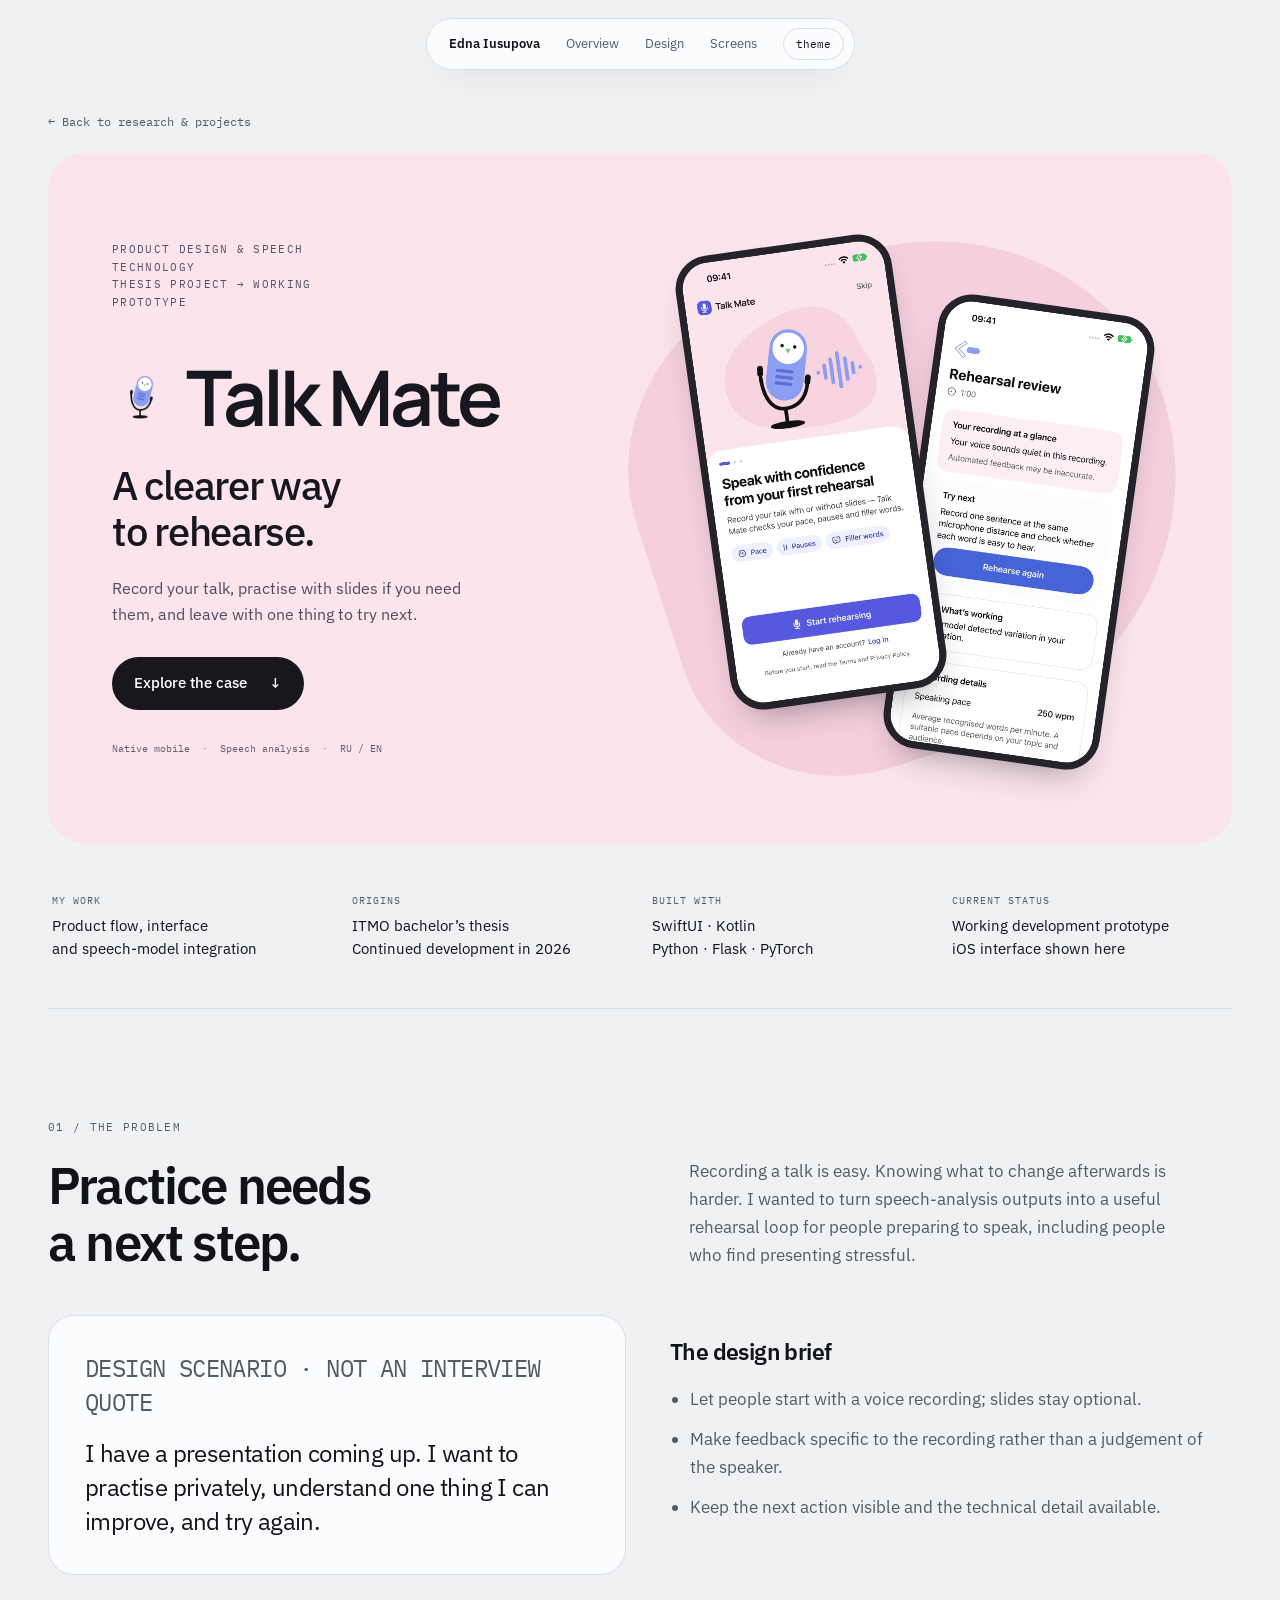
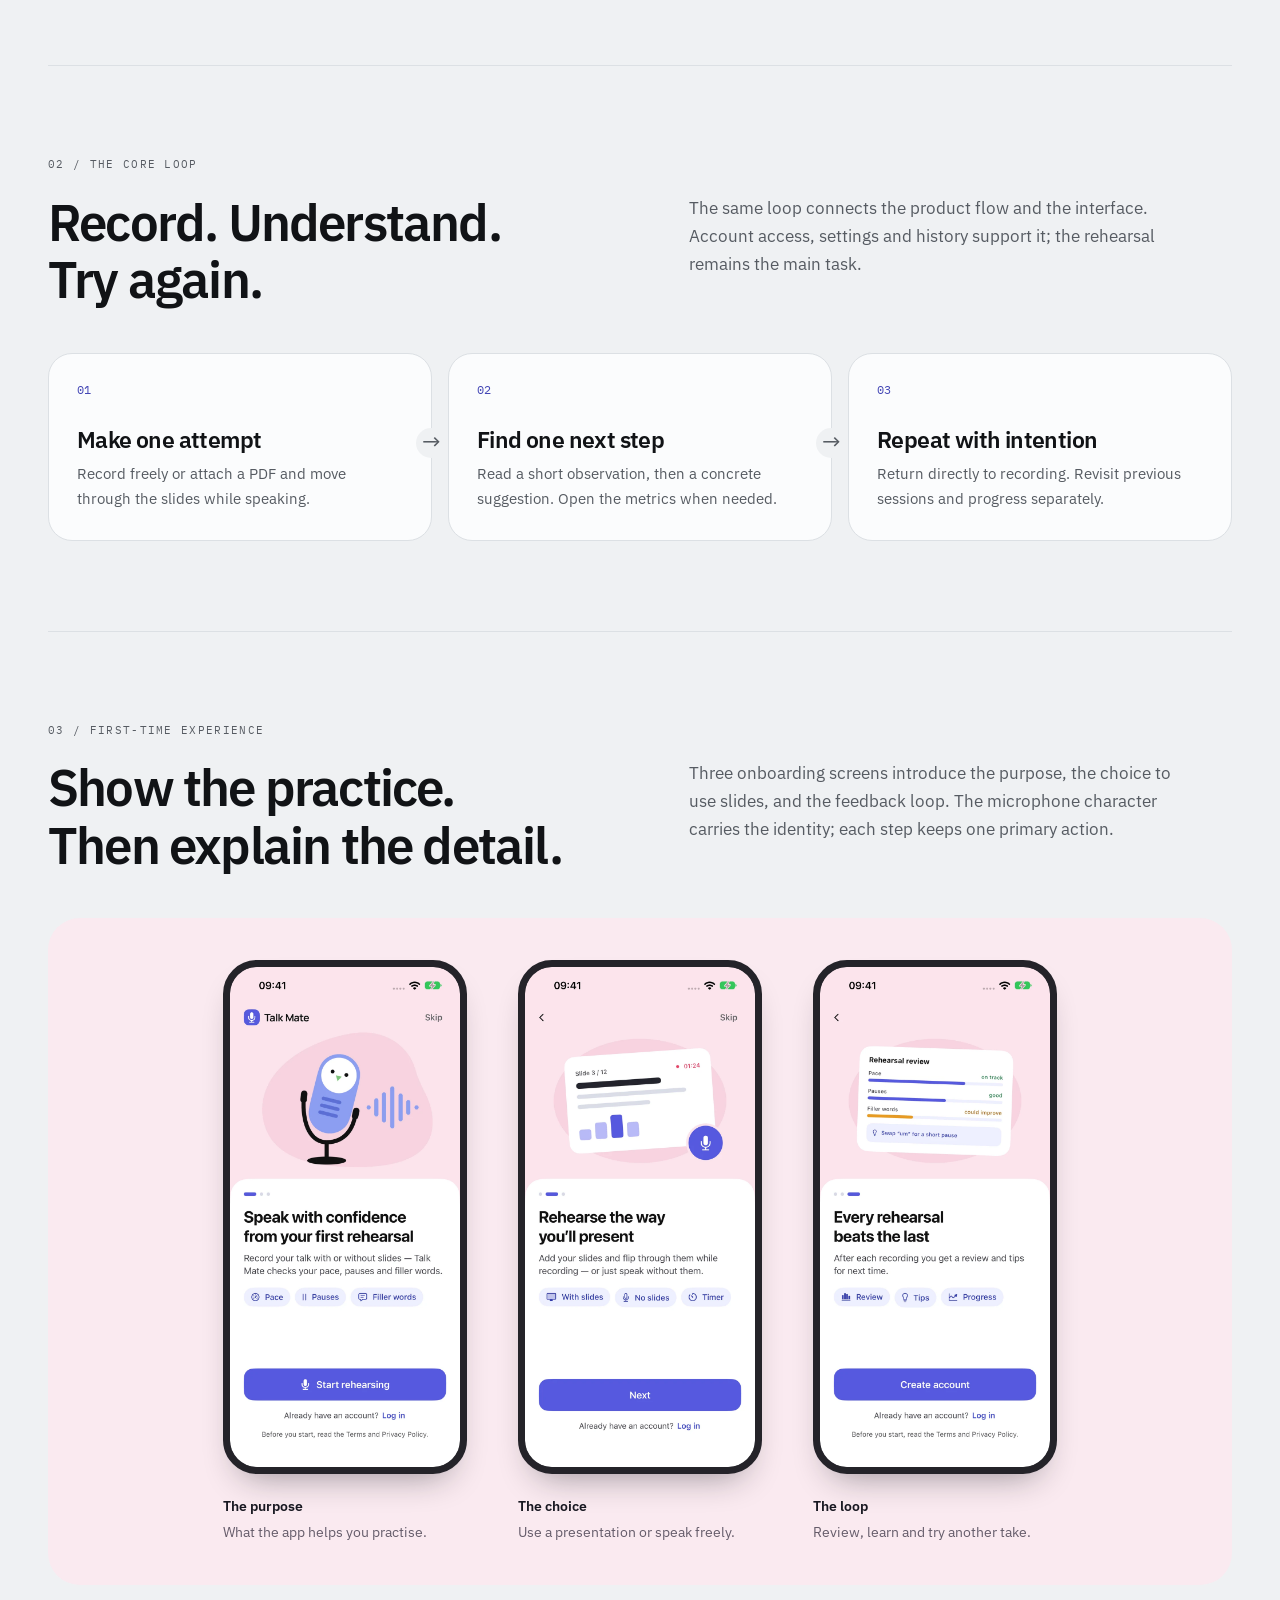
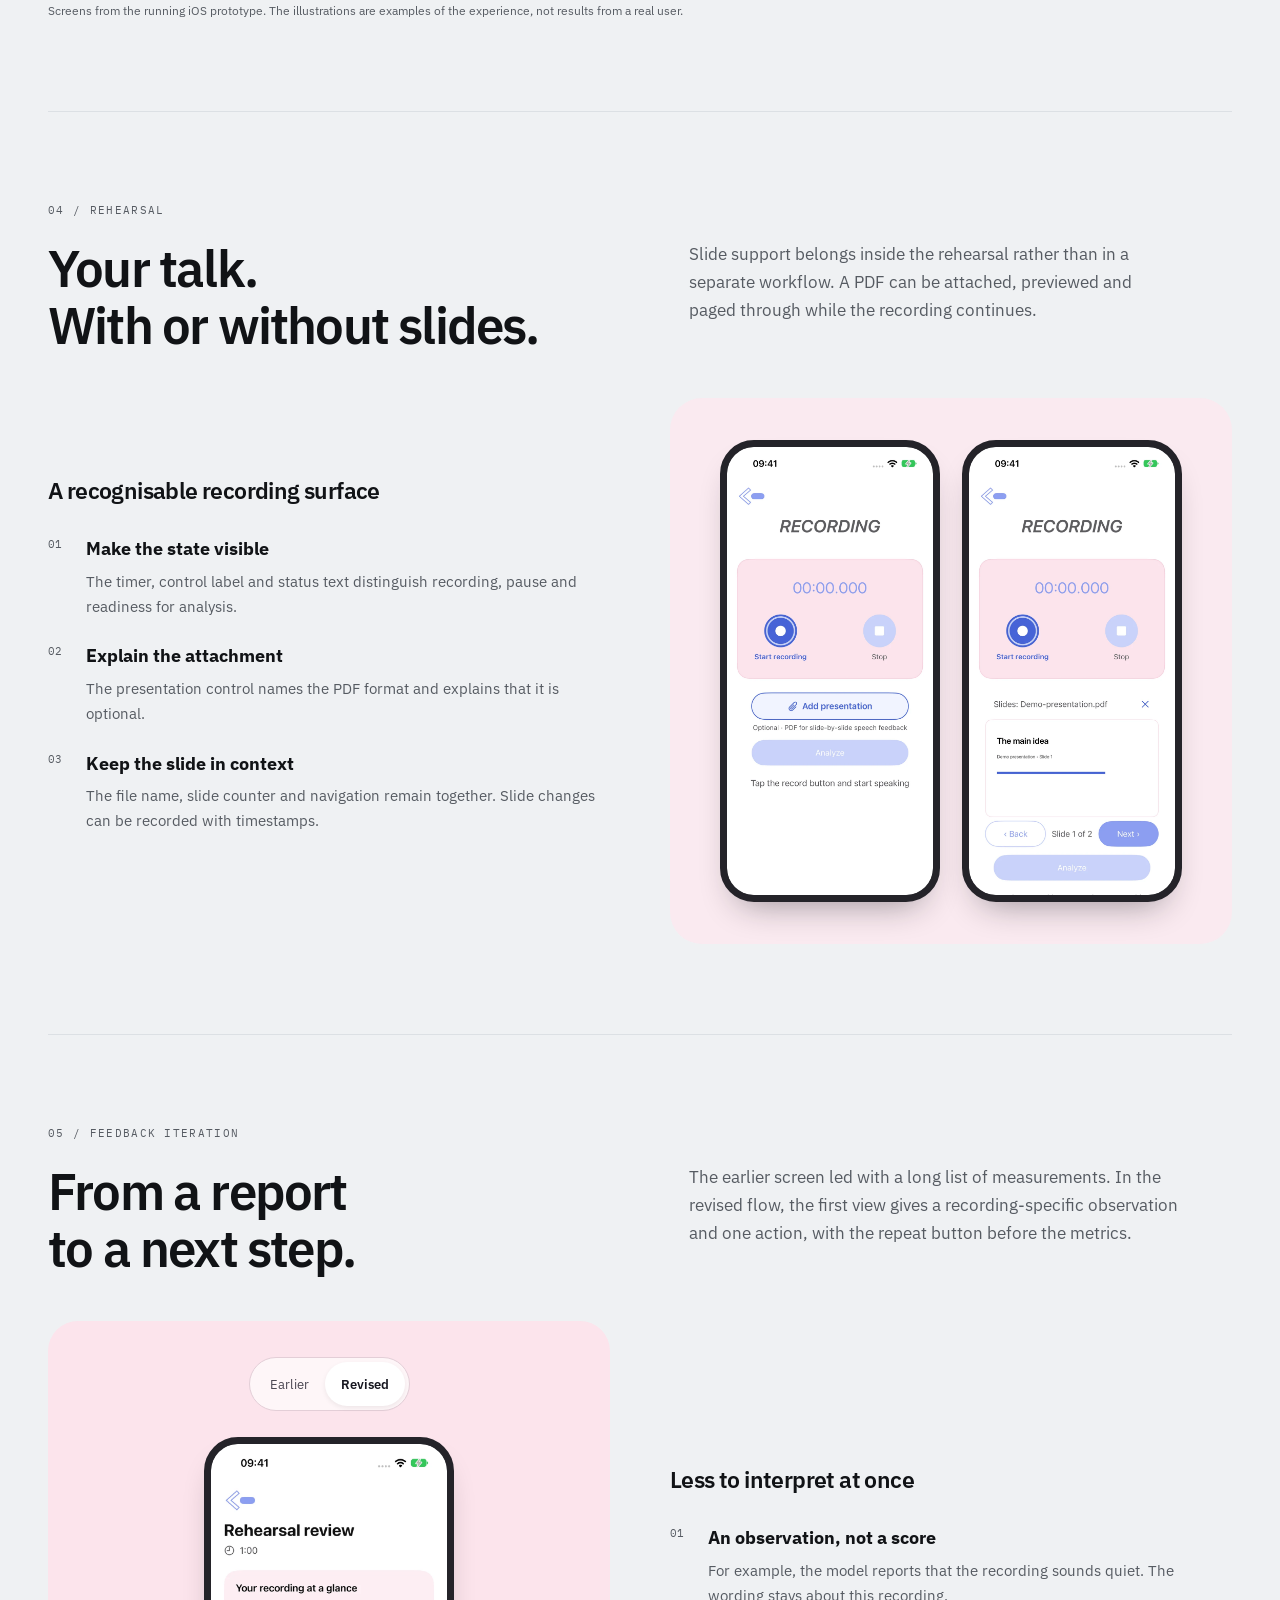
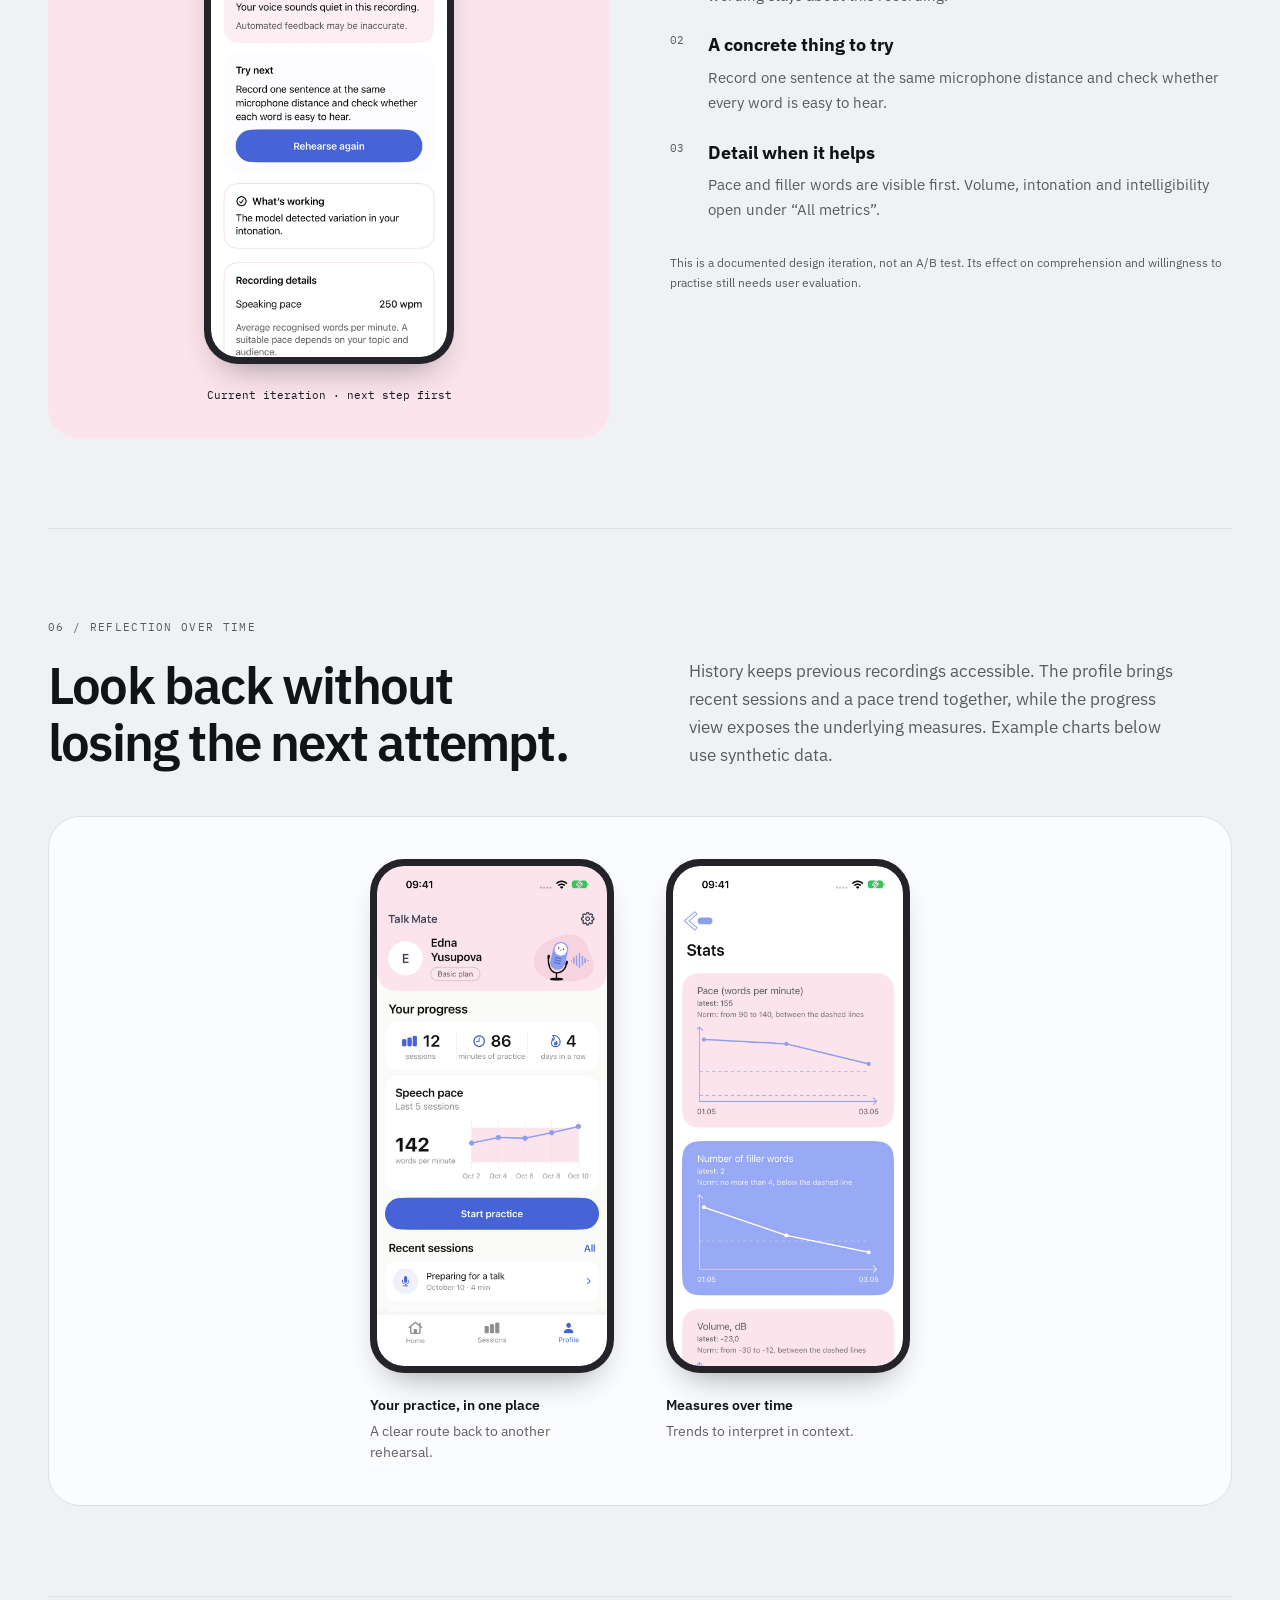
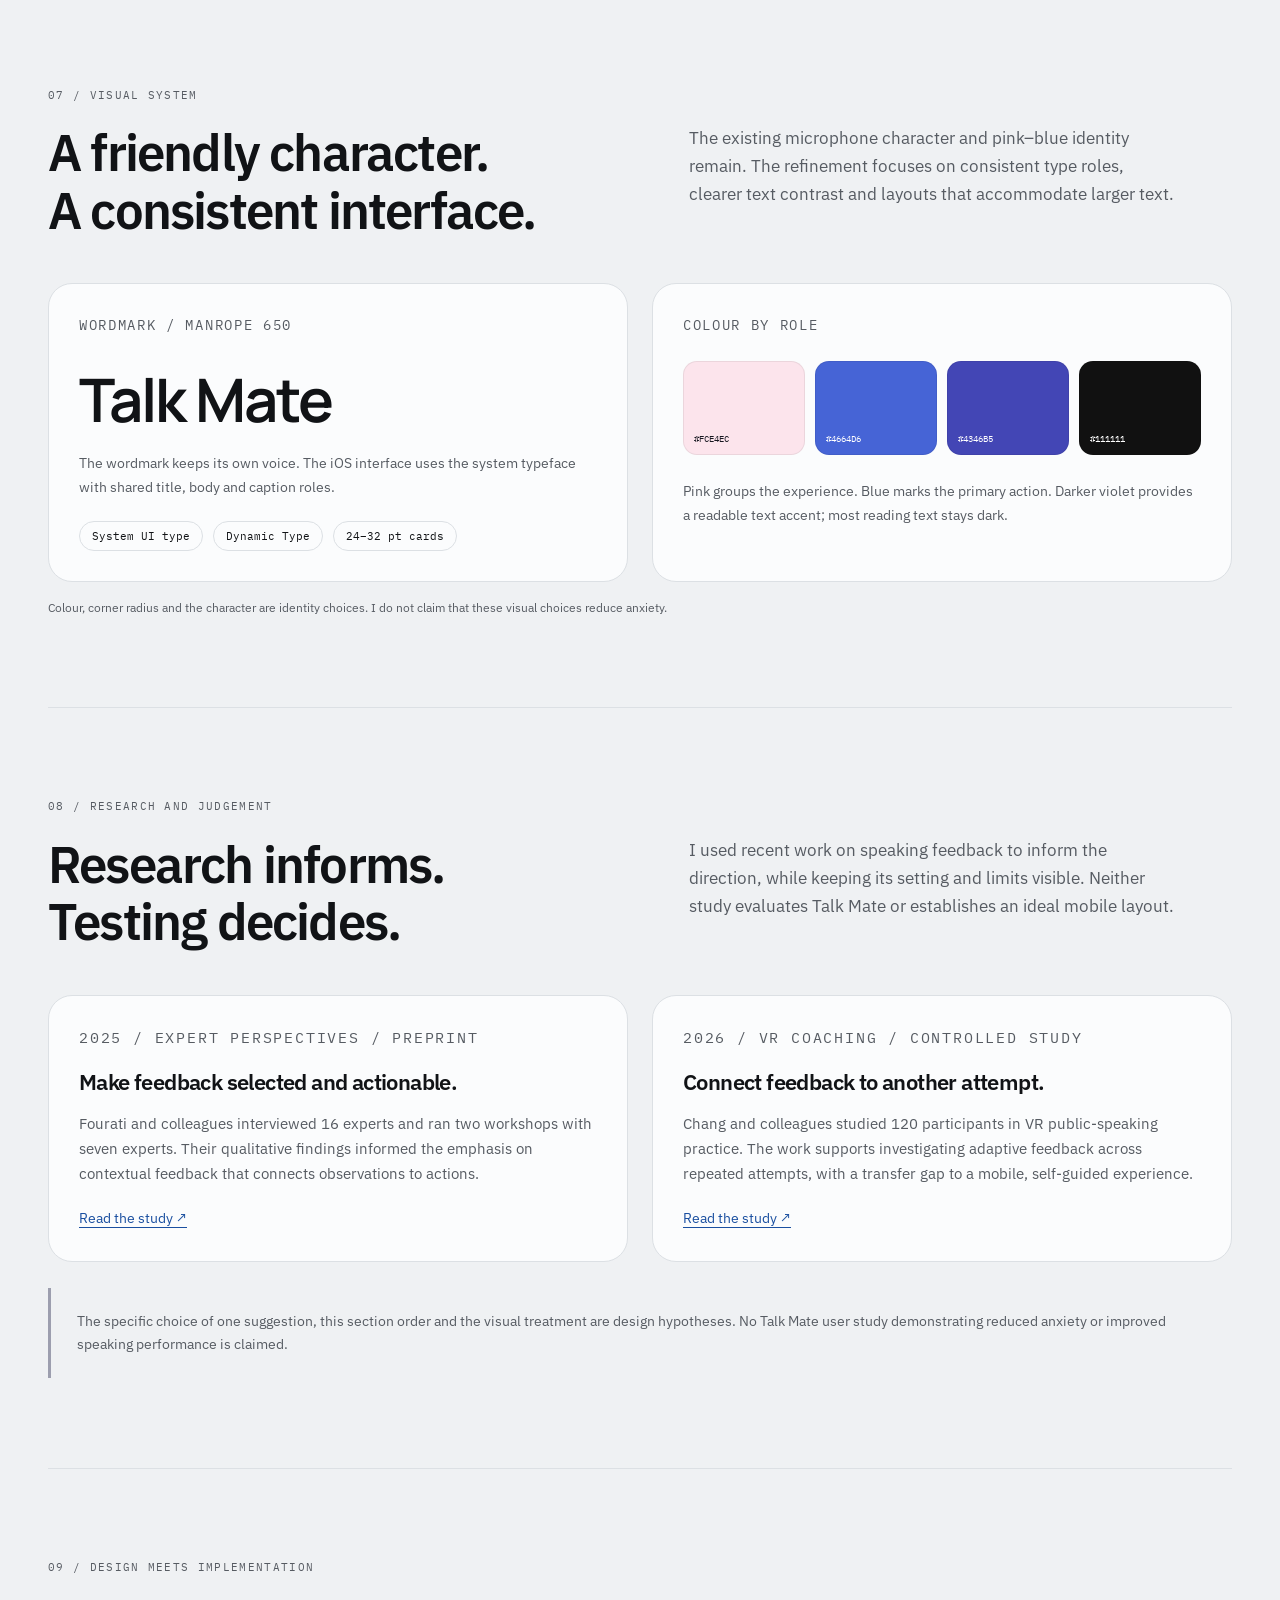
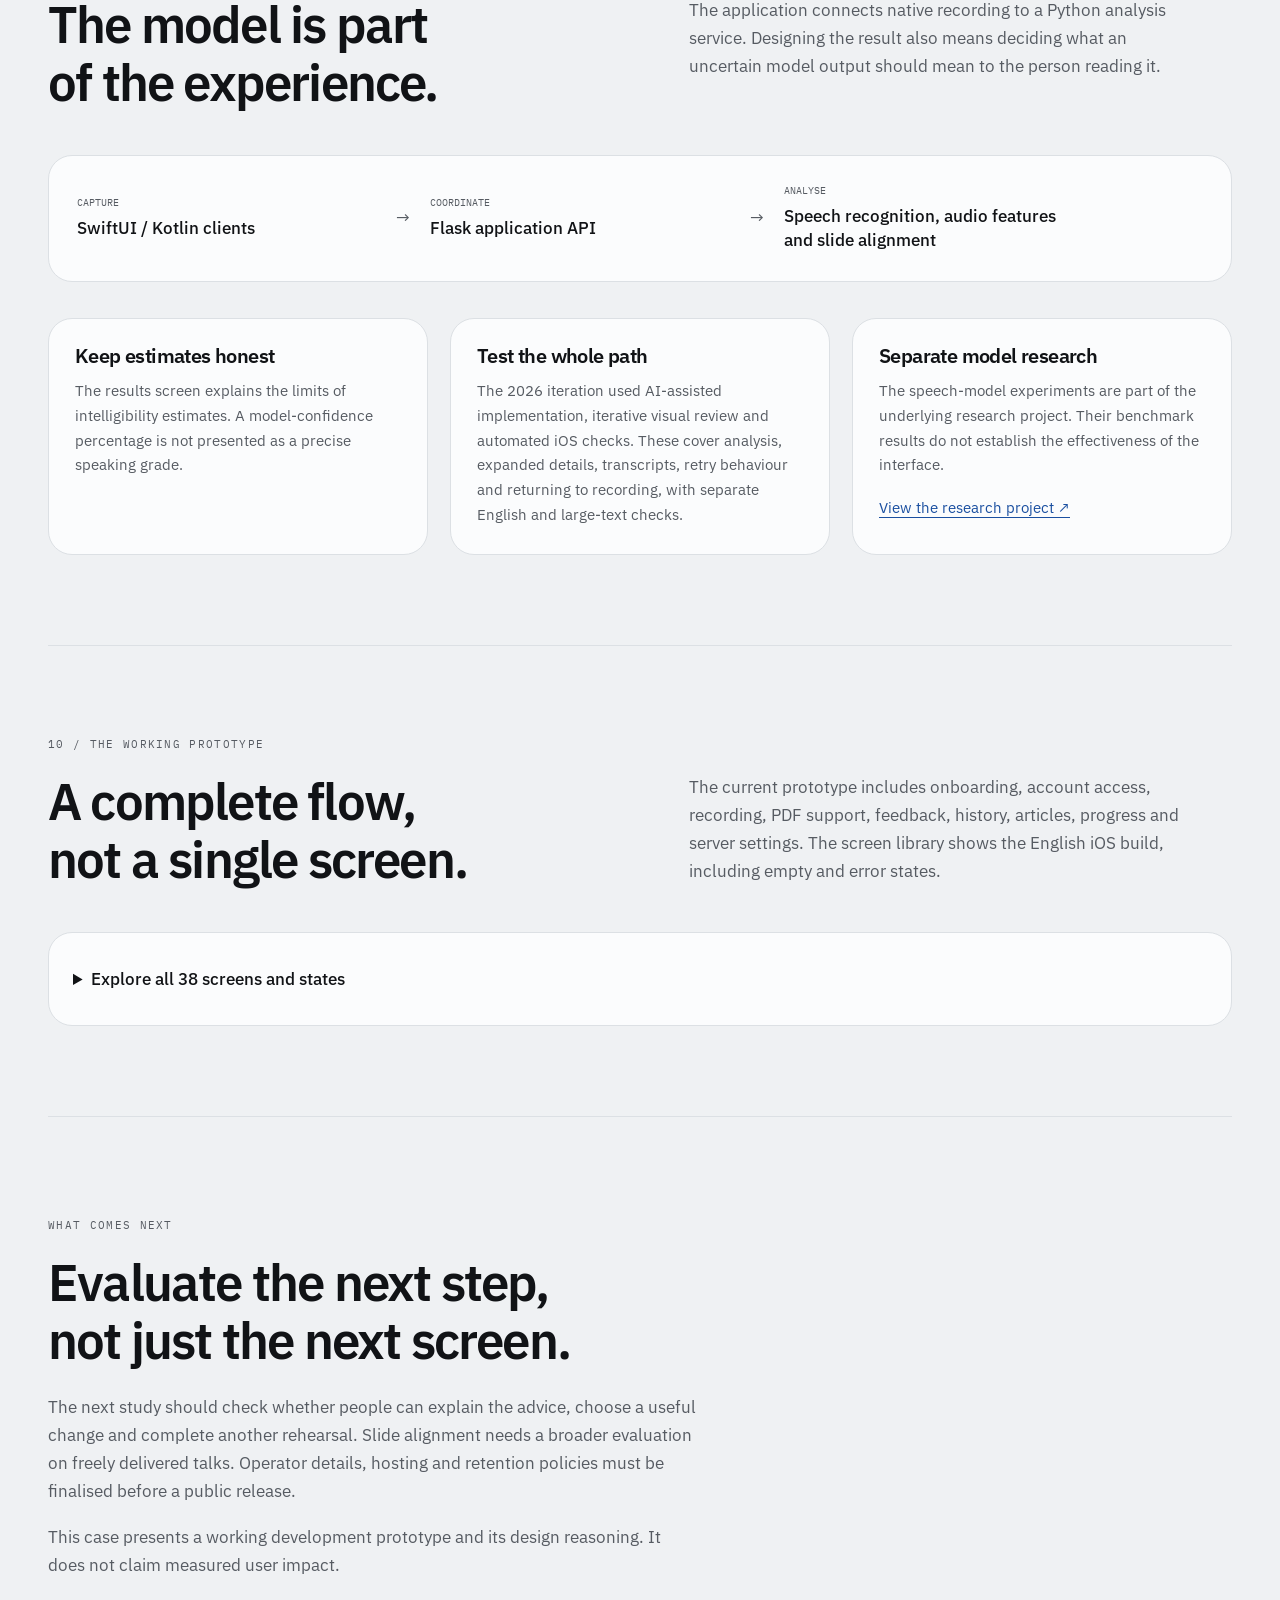
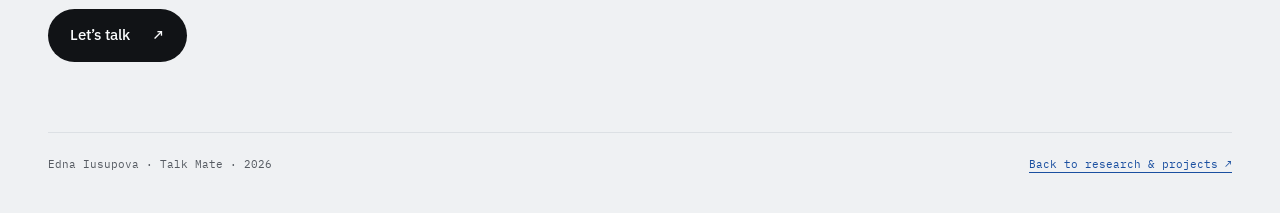
==== talk-mate/index.html @ c72d88db "Add Talk Mate product design and engineering case study" ====
<!doctype html>
<html lang="en">
<head>
<meta charset="utf-8"><meta name="viewport" content="width=device-width,initial-scale=1">
<title>Talk Mate — speech practice, from analysis to action | Edna Iusupova</title>
<meta name="description" content="A product and engineering case study of Talk Mate: native speech rehearsal, optional presentation slides, and feedback that gives you one clear next step.">
<link rel="canonical" href="https://ednaiu.github.io/talk-mate/">
<meta property="og:type" content="article"><meta property="og:title" content="Talk Mate — a clearer way to rehearse">
<meta property="og:description" content="From speech-analysis research to a working mobile rehearsal experience. A case study by Edna Iusupova.">
<meta property="og:url" content="https://ednaiu.github.io/talk-mate/"><meta property="og:image" content="https://ednaiu.github.io/talk-mate/assets/cover.jpg">
<meta property="og:image:width" content="1200"><meta property="og:image:height" content="630"><meta property="og:image:alt" content="Talk Mate: speech practice, with the onboarding and rehearsal review screens.">
<meta name="twitter:card" content="summary_large_image"><meta name="author" content="Edna Iusupova">
<link rel="icon" href="assets/app-icon.png"><link rel="preconnect" href="https://fonts.googleapis.com"><link rel="preconnect" href="https://fonts.gstatic.com" crossorigin>
<link href="https://fonts.googleapis.com/css2?family=IBM+Plex+Sans:wght@400;500;600;700&family=IBM+Plex+Mono:wght@400;500&display=swap" rel="stylesheet">
<link rel="stylesheet" href="case.css">
<script>try{var t=localStorage.getItem('theme');if(t==='dark'||t==='light')document.documentElement.dataset.theme=t}catch(e){}</script>
<script type="application/ld+json">{"@context":"https://schema.org","@type":"CreativeWork","name":"Talk Mate — a clearer way to rehearse","url":"https://ednaiu.github.io/talk-mate/","author":{"@type":"Person","name":"Edna Iusupova","url":"https://ednaiu.github.io/"},"inLanguage":"en","description":"Product design and engineering case study of a working speech-rehearsal prototype."}</script>
<script src="case.js" defer></script>
</head>
<body>
<a class="skip" href="#main">Skip to content</a>
<header class="nav"><nav class="nav-inner" aria-label="Case study navigation"><a class="name" href="../">Edna Iusupova</a><a href="#overview">Overview</a><a href="#design">Design</a><a class="minor" href="#screens">Screens</a><button id="theme" type="button" aria-label="Switch colour theme">theme</button></nav></header>
<main id="main" class="shell">
<a class="breadcrumb" href="../#work">← Back to research &amp; projects</a>
<section class="hero" aria-label="Talk Mate project introduction">
<div class="hero-copy"><p class="eyebrow">Product design &amp; speech technology<br>Thesis project → working prototype</p>
<div class="brand"><img src="assets/app-icon.png" alt="" width="58" height="58"><h1>Talk Mate</h1></div>
<p class="hero-tagline">A clearer way<br>to rehearse.</p><p class="hero-desc">Record your talk, practise with slides if you need them, and leave with one thing to try next.</p>
<a class="button" href="#overview">Explore the case <span aria-hidden="true">↓</span></a>
<div class="hero-tags"><span>Native mobile</span><span>Speech analysis</span><span>RU / EN</span></div></div>
<div class="hero-art"><a class="phone" href="assets/01_onboarding_1.webp" data-caption="Onboarding: introduce the rehearsal" aria-label="Enlarge: Onboarding: introduce the rehearsal"><img src="assets/01_onboarding_1.webp" alt="Onboarding: introduce the rehearsal" width="804" height="1748" fetchpriority=high></a><a class="phone" href="assets/28_results_summary.webp" data-caption="Rehearsal review: one clear next step" aria-label="Enlarge: Rehearsal review: one clear next step"><img src="assets/28_results_summary.webp" alt="Rehearsal review: one clear next step" width="804" height="1748" fetchpriority=high></a></div>
</section>
<dl class="specs"><div><dt>My work</dt><dd>Product flow, interface<br>and speech-model integration</dd></div><div><dt>Origins</dt><dd>ITMO bachelor’s thesis<br>Continued development in 2026</dd></div><div><dt>Built with</dt><dd>SwiftUI · Kotlin<br>Python · Flask · PyTorch</dd></div><div><dt>Current status</dt><dd>Working development prototype<br>iOS interface shown here</dd></div></dl>

<section id="overview" class="section"><span class="section-no">01 / The problem</span>
<div class="section-head"><h2>Practice needs a next step.</h2><p>Recording a talk is easy. Knowing what to change afterwards is harder. I wanted to turn speech-analysis outputs into a useful rehearsal loop for people preparing to speak, including people who find presenting stressful.</p></div>
<div class="problem"><div class="scenario"><p class="overline">Design scenario · not an interview quote</p><p>I have a presentation coming up. I want to practise privately, understand one thing I can improve, and try again.</p></div><div class="decisions"><h3>The design brief</h3><ul><li>Let people start with a voice recording; slides stay optional.</li><li>Make feedback specific to the recording rather than a judgement of the speaker.</li><li>Keep the next action visible and the technical detail available.</li></ul></div></div>
</section>

<section class="section"><span class="section-no">02 / The core loop</span><div class="section-head"><h2>Record. Understand.<br>Try again.</h2><p>The same loop connects the product flow and the interface. Account access, settings and history support it; the rehearsal remains the main task.</p></div>
<ol class="flow"><li><h3>Make one attempt</h3><p>Record freely or attach a PDF and move through the slides while speaking.</p></li><li><h3>Find one next step</h3><p>Read a short observation, then a concrete suggestion. Open the metrics when needed.</p></li><li><h3>Repeat with intention</h3><p>Return directly to recording. Revisit previous sessions and progress separately.</p></li></ol></section>

<section id="design" class="section"><span class="section-no">03 / First-time experience</span><div class="section-head"><h2>Show the practice.<br>Then explain the detail.</h2><p>Three onboarding screens introduce the purpose, the choice to use slides, and the feedback loop. The microphone character carries the identity; each step keeps one primary action.</p></div>
<div class="stage pink-stage"><div class="phone-row three"><figure><a class="phone" href="assets/01_onboarding_1.webp" data-caption="Onboarding: start" aria-label="Enlarge: Onboarding: start"><img src="assets/01_onboarding_1.webp" alt="Onboarding: start" width="804" height="1748" loading=lazy></a><figcaption><strong>The purpose</strong><span>What the app helps you practise.</span></figcaption></figure><figure><a class="phone" href="assets/02_onboarding_2.webp" data-caption="Onboarding: slides" aria-label="Enlarge: Onboarding: slides"><img src="assets/02_onboarding_2.webp" alt="Onboarding: slides" width="804" height="1748" loading=lazy></a><figcaption><strong>The choice</strong><span>Use a presentation or speak freely.</span></figcaption></figure><figure><a class="phone" href="assets/03_onboarding_3.webp" data-caption="Onboarding: review" aria-label="Enlarge: Onboarding: review"><img src="assets/03_onboarding_3.webp" alt="Onboarding: review" width="804" height="1748" loading=lazy></a><figcaption><strong>The loop</strong><span>Review, learn and try another take.</span></figcaption></figure></div></div><p class="caption">Screens from the running iOS prototype. The illustrations are examples of the experience, not results from a real user.</p></section>

<section class="section"><span class="section-no">04 / Rehearsal</span><div class="section-head"><h2>Your talk.<br>With or without slides.</h2><p>Slide support belongs inside the rehearsal rather than in a separate workflow. A PDF can be attached, previewed and paged through while the recording continues.</p></div>
<div class="split-demo"><div><h3>A recognisable recording surface</h3><ol class="copy-list"><li><strong>Make the state visible</strong><p>The timer, control label and status text distinguish recording, pause and readiness for analysis.</p></li><li><strong>Explain the attachment</strong><p>The presentation control names the PDF format and explains that it is optional.</p></li><li><strong>Keep the slide in context</strong><p>The file name, slide counter and navigation remain together. Slide changes can be recorded with timestamps.</p></li></ol></div><div class="stage pink-stage"><div class="phone-row"><a class="phone" href="assets/24_record_idle.webp" data-caption="Ready to record without slides" aria-label="Enlarge: Ready to record without slides"><img src="assets/24_record_idle.webp" alt="Ready to record without slides" width="804" height="1748" loading=lazy></a><a class="phone" href="assets/33_record_with_slides.webp" data-caption="A PDF attached to the rehearsal" aria-label="Enlarge: A PDF attached to the rehearsal"><img src="assets/33_record_with_slides.webp" alt="A PDF attached to the rehearsal" width="804" height="1748" loading=lazy></a></div></div></div></section>

<section class="section"><span class="section-no">05 / Feedback iteration</span><div class="section-head"><h2>From a report<br>to a next step.</h2><p>The earlier screen led with a long list of measurements. In the revised flow, the first view gives a recording-specific observation and one action, with the repeat button before the metrics.</p></div>
<div class="review-demo"><figure class="comparison"><div class="segmented" role="group" aria-label="Compare results screen iterations"><button type="button" data-comparison="before" aria-pressed="false">Earlier</button><button type="button" data-comparison="after" aria-pressed="true">Revised</button></div><a class="phone" href="assets/28_results_summary.webp" aria-label="Open revised results screenshot"><img id="comparison-image" src="assets/28_results_summary.webp" alt="Updated results screen: a short observation, one next step and a repeat button." width="804" height="1748" loading="lazy"></a><figcaption id="comparison-caption" aria-live="polite">Current iteration · next step first</figcaption></figure>
<div><h3>Less to interpret at once</h3><ol class="copy-list"><li><strong>An observation, not a score</strong><p>For example, the model reports that the recording sounds quiet. The wording stays about this recording.</p></li><li><strong>A concrete thing to try</strong><p>Record one sentence at the same microphone distance and check whether every word is easy to hear.</p></li><li><strong>Detail when it helps</strong><p>Pace and filler words are visible first. Volume, intonation and intelligibility open under “All metrics”.</p></li></ol><p class="caption">This is a documented design iteration, not an A/B test. Its effect on comprehension and willingness to practise still needs user evaluation.</p><noscript><p><a href="assets/results-before.webp">View the earlier results screen</a></p></noscript></div></div></section>

<section class="section"><span class="section-no">06 / Reflection over time</span><div class="section-head"><h2>Look back without<br>losing the next attempt.</h2><p>History keeps previous recordings accessible. The profile brings recent sessions and a pace trend together, while the progress view exposes the underlying measures. Example charts below use synthetic data.</p></div>
<div class="stage"><div class="phone-row"><figure><a class="phone" href="assets/12_profile_top.webp" data-caption="Profile with recent sessions and a pace trend" aria-label="Enlarge: Profile with recent sessions and a pace trend"><img src="assets/12_profile_top.webp" alt="Profile with recent sessions and a pace trend" width="804" height="1748" loading=lazy></a><figcaption><strong>Your practice, in one place</strong><span>A clear route back to another rehearsal.</span></figcaption></figure><figure><a class="phone" href="assets/22_stats_top.webp" data-caption="Progress charts with synthetic demonstration data" aria-label="Enlarge: Progress charts with synthetic demonstration data"><img src="assets/22_stats_top.webp" alt="Progress charts with synthetic demonstration data" width="804" height="1748" loading=lazy></a><figcaption><strong>Measures over time</strong><span>Trends to interpret in context.</span></figcaption></figure></div></div></section>

<section class="section"><span class="section-no">07 / Visual system</span><div class="section-head"><h2>A friendly character.<br>A consistent interface.</h2><p>The existing microphone character and pink–blue identity remain. The refinement focuses on consistent type roles, clearer text contrast and layouts that accommodate larger text.</p></div>
<div class="token-grid"><article class="type-panel"><p class="overline">Wordmark / Manrope 650</p><div class="wordmark">Talk Mate</div><p>The wordmark keeps its own voice. The iOS interface uses the system typeface with shared title, body and caption roles.</p><div class="token-notes"><span>System UI type</span><span>Dynamic Type</span><span>24–32 pt cards</span></div></article><article class="palette"><p class="overline">Colour by role</p><div class="swatches"><div class="swatch" style="background:#FCE4EC">#FCE4EC</div><div class="swatch" style="background:#4664D6">#4664D6</div><div class="swatch" style="background:#4346B5">#4346B5</div><div class="swatch" style="background:#111111">#111111</div></div><p>Pink groups the experience. Blue marks the primary action. Darker violet provides a readable text accent; most reading text stays dark.</p></article></div><p class="caption">Colour, corner radius and the character are identity choices. I do not claim that these visual choices reduce anxiety.</p></section>

<section id="evidence" class="section"><span class="section-no">08 / Research and judgement</span><div class="section-head"><h2>Research informs.<br>Testing decides.</h2><p>I used recent work on speaking feedback to inform the direction, while keeping its setting and limits visible. Neither study evaluates Talk Mate or establishes an ideal mobile layout.</p></div>
<div class="evidence-grid"><article class="evidence"><p class="overline">2025 / Expert perspectives / Preprint</p><h3>Make feedback selected and actionable.</h3><p>Fourati and colleagues interviewed 16 experts and ran two workshops with seven experts. Their qualitative findings informed the emphasis on contextual feedback that connects observations to actions.</p><a href="https://arxiv.org/html/2507.07930v2">Read the study ↗</a></article><article class="evidence"><p class="overline">2026 / VR coaching / Controlled study</p><h3>Connect feedback to another attempt.</h3><p>Chang and colleagues studied 120 participants in VR public-speaking practice. The work supports investigating adaptive feedback across repeated attempts, with a transfer gap to a mobile, self-guided experience.</p><a href="https://www.frontiersin.org/journals/psychology/articles/10.3389/fpsyg.2026.1886780/full">Read the study ↗</a></article></div>
<p class="boundary">The specific choice of one suggestion, this section order and the visual treatment are design hypotheses. No Talk Mate user study demonstrating reduced anxiety or improved speaking performance is claimed.</p></section>

<section class="section"><span class="section-no">09 / Design meets implementation</span><div class="section-head"><h2>The model is part<br>of the experience.</h2><p>The application connects native recording to a Python analysis service. Designing the result also means deciding what an uncertain model output should mean to the person reading it.</p></div>
<div class="architecture" aria-label="System overview"><div><span>CAPTURE</span><strong>SwiftUI / Kotlin clients</strong></div><span aria-hidden="true">→</span><div><span>COORDINATE</span><strong>Flask application API</strong></div><span aria-hidden="true">→</span><div><span>ANALYSE</span><strong>Speech recognition, audio features<br>and slide alignment</strong></div></div>
<div class="outcomes"><article><h3>Keep estimates honest</h3><p>The results screen explains the limits of intelligibility estimates. A model-confidence percentage is not presented as a precise speaking grade.</p></article><article><h3>Test the whole path</h3><p>The 2026 iteration used AI-assisted implementation, iterative visual review and automated iOS checks. These cover analysis, expanded details, transcripts, retry behaviour and returning to recording, with separate English and large-text checks.</p></article><article><h3>Separate model research</h3><p>The speech-model experiments are part of the underlying research project. Their benchmark results do not establish the effectiveness of the interface.</p><p><a href="../#speech-feedback">View the research project ↗</a></p></article></div>
</section>

<section id="screens" class="section"><span class="section-no">10 / The working prototype</span><div class="section-head"><h2>A complete flow,<br>not a single screen.</h2><p>The current prototype includes onboarding, account access, recording, PDF support, feedback, history, articles, progress and server settings. The screen library shows the English iOS build, including empty and error states.</p></div>
<details class="library"><summary>Explore all 38 screens and states</summary><p>Native iOS captures with demonstration data. Long screens include multiple scroll positions. Legal documents are visibly marked as drafts. Select a screen to enlarge it.</p><div class="screen-grid"><figure><a href="assets/01_onboarding_1.webp" data-caption="Onboarding: start"><img src="assets/01_onboarding_1.webp" alt="Onboarding: start" width="804" height="1748" loading="lazy"></a><figcaption>01 · Onboarding: start</figcaption></figure><figure><a href="assets/02_onboarding_2.webp" data-caption="Onboarding: slides"><img src="assets/02_onboarding_2.webp" alt="Onboarding: slides" width="804" height="1748" loading="lazy"></a><figcaption>02 · Onboarding: slides</figcaption></figure><figure><a href="assets/03_onboarding_3.webp" data-caption="Onboarding: review"><img src="assets/03_onboarding_3.webp" alt="Onboarding: review" width="804" height="1748" loading="lazy"></a><figcaption>03 · Onboarding: review</figcaption></figure><figure><a href="assets/04_terms_draft.webp" data-caption="Terms: draft"><img src="assets/04_terms_draft.webp" alt="Terms: draft" width="804" height="1748" loading="lazy"></a><figcaption>04 · Terms: draft</figcaption></figure><figure><a href="assets/05_privacy_draft.webp" data-caption="Privacy: draft"><img src="assets/05_privacy_draft.webp" alt="Privacy: draft" width="804" height="1748" loading="lazy"></a><figcaption>05 · Privacy: draft</figcaption></figure><figure><a href="assets/06_signup_top.webp" data-caption="Sign up: top"><img src="assets/06_signup_top.webp" alt="Sign up: top" width="804" height="1748" loading="lazy"></a><figcaption>06 · Sign up: top</figcaption></figure><figure><a href="assets/07_signup_bottom.webp" data-caption="Sign up: bottom"><img src="assets/07_signup_bottom.webp" alt="Sign up: bottom" width="804" height="1748" loading="lazy"></a><figcaption>07 · Sign up: bottom</figcaption></figure><figure><a href="assets/08_login.webp" data-caption="Log in"><img src="assets/08_login.webp" alt="Log in" width="804" height="1748" loading="lazy"></a><figcaption>08 · Log in</figcaption></figure><figure><a href="assets/09_recovery_email.webp" data-caption="Reset password: email"><img src="assets/09_recovery_email.webp" alt="Reset password: email" width="804" height="1748" loading="lazy"></a><figcaption>09 · Reset password: email</figcaption></figure><figure><a href="assets/10_recovery_code.webp" data-caption="Reset password: code"><img src="assets/10_recovery_code.webp" alt="Reset password: code" width="804" height="1748" loading="lazy"></a><figcaption>10 · Reset password: code</figcaption></figure><figure><a href="assets/11_home.webp" data-caption="Home"><img src="assets/11_home.webp" alt="Home" width="804" height="1748" loading="lazy"></a><figcaption>11 · Home</figcaption></figure><figure><a href="assets/12_profile_top.webp" data-caption="Profile: top"><img src="assets/12_profile_top.webp" alt="Profile: top" width="804" height="1748" loading="lazy"></a><figcaption>12 · Profile: top</figcaption></figure><figure><a href="assets/13_profile_bottom.webp" data-caption="Profile: bottom"><img src="assets/13_profile_bottom.webp" alt="Profile: bottom" width="804" height="1748" loading="lazy"></a><figcaption>13 · Profile: bottom</figcaption></figure><figure><a href="assets/14_settings_top.webp" data-caption="Settings: top"><img src="assets/14_settings_top.webp" alt="Settings: top" width="804" height="1748" loading="lazy"></a><figcaption>14 · Settings: top</figcaption></figure><figure><a href="assets/15_settings_bottom.webp" data-caption="Settings: bottom"><img src="assets/15_settings_bottom.webp" alt="Settings: bottom" width="804" height="1748" loading="lazy"></a><figcaption>15 · Settings: bottom</figcaption></figure><figure><a href="assets/16_trainings.webp" data-caption="Sessions"><img src="assets/16_trainings.webp" alt="Sessions" width="804" height="1748" loading="lazy"></a><figcaption>16 · Sessions</figcaption></figure><figure><a href="assets/17_articles.webp" data-caption="Articles"><img src="assets/17_articles.webp" alt="Articles" width="804" height="1748" loading="lazy"></a><figcaption>17 · Articles</figcaption></figure><figure><a href="assets/18_article_1.webp" data-caption="Article: gestures"><img src="assets/18_article_1.webp" alt="Article: gestures" width="804" height="1748" loading="lazy"></a><figcaption>18 · Article: gestures</figcaption></figure><figure><a href="assets/19_article_2.webp" data-caption="Article: venue"><img src="assets/19_article_2.webp" alt="Article: venue" width="804" height="1748" loading="lazy"></a><figcaption>19 · Article: venue</figcaption></figure><figure><a href="assets/20_article_3.webp" data-caption="Article: slides"><img src="assets/20_article_3.webp" alt="Article: slides" width="804" height="1748" loading="lazy"></a><figcaption>20 · Article: slides</figcaption></figure><figure><a href="assets/21_article_4.webp" data-caption="Article: warm-up"><img src="assets/21_article_4.webp" alt="Article: warm-up" width="804" height="1748" loading="lazy"></a><figcaption>21 · Article: warm-up</figcaption></figure><figure><a href="assets/22_stats_top.webp" data-caption="Progress: top"><img src="assets/22_stats_top.webp" alt="Progress: top" width="804" height="1748" loading="lazy"></a><figcaption>22 · Progress: top</figcaption></figure><figure><a href="assets/23_stats_middle.webp" data-caption="Progress: middle"><img src="assets/23_stats_middle.webp" alt="Progress: middle" width="804" height="1748" loading="lazy"></a><figcaption>23 · Progress: middle</figcaption></figure><figure><a href="assets/24_record_idle.webp" data-caption="Recording: idle"><img src="assets/24_record_idle.webp" alt="Recording: idle" width="804" height="1748" loading="lazy"></a><figcaption>24 · Recording: idle</figcaption></figure><figure><a href="assets/25_record_active.webp" data-caption="Recording: active"><img src="assets/25_record_active.webp" alt="Recording: active" width="804" height="1748" loading="lazy"></a><figcaption>25 · Recording: active</figcaption></figure><figure><a href="assets/26_record_paused.webp" data-caption="Recording: paused"><img src="assets/26_record_paused.webp" alt="Recording: paused" width="804" height="1748" loading="lazy"></a><figcaption>26 · Recording: paused</figcaption></figure><figure><a href="assets/27_record_ready.webp" data-caption="Recording: ready"><img src="assets/27_record_ready.webp" alt="Recording: ready" width="804" height="1748" loading="lazy"></a><figcaption>27 · Recording: ready</figcaption></figure><figure><a href="assets/28_results_summary.webp" data-caption="Review: summary"><img src="assets/28_results_summary.webp" alt="Review: summary" width="804" height="1748" loading="lazy"></a><figcaption>28 · Review: summary</figcaption></figure><figure><a href="assets/29_results_metrics.webp" data-caption="Review: metrics"><img src="assets/29_results_metrics.webp" alt="Review: metrics" width="804" height="1748" loading="lazy"></a><figcaption>29 · Review: metrics</figcaption></figure><figure><a href="assets/30_results_details.webp" data-caption="Review: details"><img src="assets/30_results_details.webp" alt="Review: details" width="804" height="1748" loading="lazy"></a><figcaption>30 · Review: details</figcaption></figure><figure><a href="assets/31_results_content.webp" data-caption="Review: content"><img src="assets/31_results_content.webp" alt="Review: content" width="804" height="1748" loading="lazy"></a><figcaption>31 · Review: content</figcaption></figure><figure><a href="assets/32_results_transcript.webp" data-caption="Review: transcript"><img src="assets/32_results_transcript.webp" alt="Review: transcript" width="804" height="1748" loading="lazy"></a><figcaption>32 · Review: transcript</figcaption></figure><figure><a href="assets/33_record_with_slides.webp" data-caption="Recording with PDF"><img src="assets/33_record_with_slides.webp" alt="Recording with PDF" width="804" height="1748" loading="lazy"></a><figcaption>33 · Recording with PDF</figcaption></figure><figure><a href="assets/34_slide_viewer.webp" data-caption="PDF viewer: slide 2"><img src="assets/34_slide_viewer.webp" alt="PDF viewer: slide 2" width="804" height="1748" loading="lazy"></a><figcaption>34 · PDF viewer: slide 2</figcaption></figure><figure><a href="assets/35_results_slides.webp" data-caption="Slides review"><img src="assets/35_results_slides.webp" alt="Slides review" width="804" height="1748" loading="lazy"></a><figcaption>35 · Slides review</figcaption></figure><figure><a href="assets/36_stats_empty.webp" data-caption="Progress: empty"><img src="assets/36_stats_empty.webp" alt="Progress: empty" width="804" height="1748" loading="lazy"></a><figcaption>36 · Progress: empty</figcaption></figure><figure><a href="assets/37_connection_error.webp" data-caption="Connection error"><img src="assets/37_connection_error.webp" alt="Connection error" width="804" height="1748" loading="lazy"></a><figcaption>37 · Connection error</figcaption></figure><figure><a href="assets/38_stats_bottom.webp" data-caption="Progress: bottom"><img src="assets/38_stats_bottom.webp" alt="Progress: bottom" width="804" height="1748" loading="lazy"></a><figcaption>38 · Progress: bottom</figcaption></figure></div></details></section>

<section class="closing"><span class="section-no">What comes next</span><h2>Evaluate the next step,<br>not just the next screen.</h2><p>The next study should check whether people can explain the advice, choose a useful change and complete another rehearsal. Slide alignment needs a broader evaluation on freely delivered talks. Operator details, hosting and retention policies must be finalised before a public release.</p><p>This case presents a working development prototype and its design reasoning. It does not claim measured user impact.</p><a class="button" href="mailto:edna.iusupova@universite-paris-saclay.fr">Let’s talk <span aria-hidden="true">↗</span></a><footer class="footer"><span>Edna Iusupova · Talk Mate · 2026</span><a href="../#work">Back to research &amp; projects ↗</a></footer></section>
</main>
<dialog id="screen-viewer" aria-labelledby="viewer-title"><div class="viewer-top"><p id="viewer-title">App screen</p><button type="button" id="viewer-close">Close ×</button></div><img class="viewer-image" alt="" width="804" height="1748"><div class="viewer-nav"><button id="viewer-prev" type="button">← Previous</button><span id="viewer-count" aria-live="polite"></span><button id="viewer-next" type="button">Next →</button></div></dialog>
</body></html>
---- talk-mate/case.css ----
@font-face{font-family:Manrope;src:url('assets/Manrope.ttf') format('truetype');font-weight:200 800;font-display:swap}
:root{--ground:#EFF1F3;--core:#FBFCFD;--ink:#111316;--muted:#565B62;--hair:#dce0e4;--link:#1A4FA0;--pink:#FCE4EC;--blue:#4664D6;--violet:#4346B5;--sans:'IBM Plex Sans','Segoe UI',sans-serif;--mono:'IBM Plex Mono',monospace;--shadow:0 14px 36px -22px #11131645;--pad:clamp(20px,4vw,48px)}
:root[data-theme=dark]{--ground:#0A0B0D;--core:#131519;--ink:#ECEEF1;--muted:#a9afb7;--hair:#34383e;--link:#8CB8F7;--shadow:0 14px 36px -22px #000}
@media(prefers-color-scheme:dark){:root:not([data-theme=light]){--ground:#0A0B0D;--core:#131519;--ink:#ECEEF1;--muted:#a9afb7;--hair:#34383e;--link:#8CB8F7}}
*{box-sizing:border-box}html{scroll-behavior:smooth;scroll-padding-top:100px}body{margin:0;color:var(--ink);background:var(--ground);font:400 17px/1.65 var(--sans);-webkit-font-smoothing:antialiased}h1,h2,h3,p,figure{margin:0}h1,h2,h3{line-height:1.12;text-wrap:balance}h2{font-size:clamp(32px,4vw,52px);font-weight:600;letter-spacing:-1.8px}h3{font-size:23px;letter-spacing:-.6px;font-weight:600}a{color:var(--link);text-underline-offset:4px}button{font:inherit;cursor:pointer}button,a{-webkit-tap-highlight-color:transparent}button:focus-visible,a:focus-visible,summary:focus-visible{outline:3px solid var(--link);outline-offset:5px}img{max-width:100%;display:block}button{color:inherit}p+p{margin-top:18px}.shell{max-width:1280px;margin:auto;padding:0 var(--pad)}.skip{position:absolute;left:-9999px;z-index:99;background:var(--core);padding:12px}.skip:focus{left:15px;top:15px}.nav{position:sticky;top:0;z-index:30;padding:18px 12px;pointer-events:none}.nav-inner{pointer-events:auto;display:flex;align-items:center;gap:26px;width:max-content;max-width:100%;margin:auto;padding:9px 10px 9px 22px;border:1px solid var(--hair);border-radius:100px;background:var(--core);box-shadow:var(--shadow);font-size:13px}.nav a{color:var(--muted);text-decoration:none}.nav .name{color:var(--ink);font-weight:600}.nav button{font:11px var(--mono);padding:8px 12px;border:1px solid var(--hair);border-radius:99px;background:transparent}.nav a:hover{color:var(--link)}.breadcrumb{display:inline-block;margin:26px 0 24px;font:12px var(--mono);text-decoration:none;color:var(--muted)}.hero{position:relative;isolation:isolate;overflow:hidden;background:var(--pink);color:#171720;border-radius:36px;padding:clamp(28px,5vw,66px);display:grid;grid-template-columns:1fr 1fr;gap:30px;min-height:690px;align-items:center}.hero-copy{position:relative;z-index:2;max-width:500px}.eyebrow,.section-no,.overline{font:11px/1.6 var(--mono);letter-spacing:.12em;text-transform:uppercase}.hero .eyebrow{color:#555062;max-width:280px}.brand{display:flex;align-items:center;gap:16px;margin:44px 0 22px}.brand img{width:58px;height:58px;border-radius:17px}.brand h1{font:650 clamp(48px,6vw,78px)/1.1 Manrope,sans-serif;letter-spacing:-4px;white-space:nowrap}.hero-tagline{font-size:clamp(27px,3.1vw,40px);line-height:1.16;font-weight:500;letter-spacing:-1.3px;max-width:370px}.hero-desc{font-size:16px;line-height:1.6;color:#514c5b;max-width:360px;margin-top:22px}.hero .button{margin-top:30px}.button{display:inline-flex;align-items:center;justify-content:center;gap:22px;background:var(--ink);color:var(--core);padding:14px 22px;border-radius:99px;text-decoration:none;font-weight:500;font-size:15px;min-height:48px}.hero .button{background:#18171e;color:#fff}.hero-tags{display:flex;gap:12px;flex-wrap:wrap;margin-top:32px;font:10px var(--mono);color:#655c6a}.hero-tags span+span::before{content:'·';margin-right:12px}.hero-art{position:relative;min-height:550px;display:flex;align-items:center;justify-content:center;gap:0}.hero-art::before{content:'';position:absolute;width:540px;height:500px;border-radius:45% 55% 63% 37%;background:#f5cfdd;transform:rotate(-18deg);z-index:-1}.phone{border:7px solid #242329;border-radius:34px;background:#242329;overflow:hidden;box-shadow:0 18px 35px -18px #17172077;width:244px;max-width:100%;flex-shrink:0;display:block;text-decoration:none;line-height:0}.phone img{width:100%;height:auto;border-radius:26px}.hero-art .phone{width:218px;position:relative}.hero-art .phone:first-child{transform:translate(8px,-26px) rotate(-8deg);z-index:2}.hero-art .phone:nth-child(2){transform:translate(-2px,34px) rotate(8deg)}.specs{display:grid;grid-template-columns:repeat(4,1fr);gap:24px;padding:34px 4px 48px;border-bottom:1px solid var(--hair);margin-bottom:20px}.specs dt{font:10px var(--mono);text-transform:uppercase;letter-spacing:.1em;color:var(--muted);margin-bottom:8px}.specs dd{margin:0;font-size:15px;line-height:1.5}.section{padding:90px 0;border-bottom:1px solid var(--hair)}.section-no{color:var(--muted);margin-bottom:20px;display:block}.section-head{display:grid;grid-template-columns:1.05fr 1fr;gap:70px;align-items:start;margin-bottom:44px}.section-head p{color:var(--muted);max-width:490px}.section-head h2{max-width:590px}.problem{display:grid;grid-template-columns:1fr 1fr;gap:28px}.scenario{background:var(--core);border:1px solid var(--hair);border-radius:26px;padding:36px}.scenario .overline{color:var(--muted);margin-bottom:18px}.scenario p{font-size:24px;line-height:1.4;letter-spacing:-.6px}.decisions{padding:24px 16px}.decisions h3{margin-bottom:20px}.decisions ul{padding-left:20px;color:var(--muted);margin:0}.decisions li+li{margin-top:12px}.flow{list-style:none;margin:0;padding:0;display:grid;grid-template-columns:repeat(3,1fr);gap:16px;counter-reset:flow}.flow li{position:relative;background:var(--core);border:1px solid var(--hair);padding:28px;border-radius:24px;counter-increment:flow}.flow li::before{content:'0' counter(flow);display:block;font:12px var(--mono);color:var(--violet);margin-bottom:30px}.flow h3{margin-bottom:10px}.flow p{color:var(--muted);font-size:15px}.flow li:not(:last-child)::after{content:'→';position:absolute;right:-15px;top:40%;z-index:2;font-size:23px;background:var(--ground);border-radius:50%;width:30px;height:30px;line-height:26px;text-align:center;color:var(--muted)}.stage{padding:42px;background:var(--core);border-radius:32px;border:1px solid var(--hair)}.pink-stage{background:#faeaf0;border:0;color:#171720}.phone-row{display:flex;justify-content:center;align-items:flex-start;gap:clamp(20px,4vw,56px)}.phone-row figure{max-width:244px;flex:1;min-width:0}.phone-row .phone{width:100%}.phone-row figcaption{padding-top:22px;font-size:14px;line-height:1.5}.phone-row figcaption strong{display:block;margin-bottom:5px;font-weight:600}.phone-row figcaption span{color:#655c6a}.caption{color:var(--muted);font-size:12px;margin-top:16px;max-width:800px}.split-demo{display:grid;grid-template-columns:1fr 1fr;gap:60px;align-items:center}.split-demo .phone-row{gap:22px}.split-demo .phone{width:220px}.copy-list{counter-reset:copy;list-style:none;padding:0;margin:30px 0}.copy-list li{counter-increment:copy;position:relative;padding-left:38px;margin-top:22px}.copy-list li::before{content:'0' counter(copy);position:absolute;left:0;top:3px;font:11px var(--mono);color:var(--muted)}.copy-list strong{display:block;font-size:18px;margin-bottom:6px}.copy-list p{font-size:15px;color:var(--muted)}.review-demo{display:grid;grid-template-columns:1fr 1fr;gap:60px;align-items:center}.comparison{display:flex;flex-direction:column;align-items:center;background:var(--pink);padding:36px;border-radius:30px;color:#171720}.segmented{display:flex;padding:4px;border-radius:99px;background:#ffffffaa;margin-bottom:26px;border:1px solid #e3ced7}.segmented button{border:0;background:transparent;border-radius:99px;padding:10px 16px;font-size:13px;min-height:44px;color:#494550}.segmented button[aria-pressed=true]{background:#fff;box-shadow:0 2px 5px #0001;color:#171720;font-weight:600}.comparison .phone{width:250px}.comparison figcaption{text-align:center;font:11px var(--mono);margin-top:24px}.token-grid{display:grid;grid-template-columns:1fr 1fr;gap:24px}.type-panel,.palette{border:1px solid var(--hair);background:var(--core);border-radius:24px;padding:30px}.wordmark{font:650 clamp(36px,5vw,60px) Manrope,sans-serif;letter-spacing:-2px;margin:22px 0 12px}.type-panel p,.palette p{color:var(--muted);font-size:14px}.swatches{display:grid;grid-template-columns:repeat(4,1fr);gap:10px;margin:25px 0}.swatch{height:94px;border:1px solid #0001;border-radius:14px;display:flex;align-items:flex-end;padding:10px;font:9px var(--mono);color:#fff}.swatch:first-child{color:#171720}.token-notes{display:flex;gap:10px;flex-wrap:wrap;margin-top:22px}.token-notes span{font:11px var(--mono);border:1px solid var(--hair);border-radius:99px;padding:7px 12px}.evidence-grid{display:grid;grid-template-columns:1fr 1fr;gap:24px}.evidence{padding:30px;border-radius:24px;border:1px solid var(--hair);background:var(--core)}.evidence .overline{color:var(--muted);margin-bottom:20px}.evidence h3{font-size:22px;margin-bottom:18px}.evidence p{font-size:15px;color:var(--muted)}.evidence a{display:inline-block;margin-top:20px;font-size:14px}.boundary{margin-top:26px;padding:22px 26px;border-left:3px solid #9c9eae;color:var(--muted);font-size:14px}.architecture{margin:36px 0;display:grid;grid-template-columns:1fr auto 1fr auto 1.4fr;align-items:center;gap:20px;padding:28px;border:1px solid var(--hair);background:var(--core);border-radius:24px}.architecture div>span{font:10px var(--mono);color:var(--muted);display:block;margin-bottom:8px}.architecture strong{font-size:17px;line-height:1.4;display:block;font-weight:500}.architecture>span{color:var(--muted)}.outcomes{display:grid;grid-template-columns:repeat(3,1fr);gap:22px}.outcomes article{background:var(--core);border:1px solid var(--hair);padding:26px;border-radius:24px}.outcomes h3{font-size:20px;margin-bottom:12px}.outcomes p{color:var(--muted);font-size:15px}.library{margin-top:44px;padding:24px;border:1px solid var(--hair);background:var(--core);border-radius:24px}.library summary{cursor:pointer;font-weight:500;min-height:44px;align-content:center}.library>p{color:var(--muted);font-size:13px;margin:16px 0 24px}.screen-grid{display:grid;grid-template-columns:repeat(5,1fr);gap:30px 20px}.screen-grid a{display:block;box-shadow:var(--shadow);border-radius:16px;overflow:hidden;line-height:0;border:1px solid var(--hair)}.screen-grid img{width:100%;aspect-ratio:1206/2622;object-fit:cover}.screen-grid figcaption{font:11px/1.5 var(--mono);margin-top:12px;color:var(--muted)}.closing{padding:100px 0 42px}.closing h2{max-width:760px;margin-bottom:24px}.closing p{color:var(--muted);max-width:650px}.closing .button{margin-top:30px}.footer{display:flex;justify-content:space-between;gap:20px;margin-top:70px;padding-top:24px;border-top:1px solid var(--hair);font:11px var(--mono);color:var(--muted)}dialog{border:1px solid var(--hair);border-radius:24px;background:var(--core);color:var(--ink);padding:18px;max-width:min(560px,96vw);max-height:94dvh}dialog::backdrop{background:#101018bd;backdrop-filter:blur(5px)}.viewer-top{display:flex;align-items:center;justify-content:space-between;gap:20px;font-size:14px;padding-bottom:14px}.viewer-top button,.viewer-nav button{border:1px solid var(--hair);background:transparent;border-radius:99px;min-height:44px;padding:8px 16px;font-size:14px}.viewer-image{display:block;max-height:70dvh;width:auto;max-width:100%;margin:auto}.viewer-nav{display:flex;align-items:center;justify-content:space-between;gap:20px;margin-top:14px;font:11px var(--mono)}
@media(min-width:1440px){.hero-art .phone{width:232px}.hero{min-height:730px}}
@media(max-width:1000px){.hero{padding:35px;gap:10px;min-height:600px}.hero-art .phone{width:174px}.hero-art{min-height:440px}.brand h1{font-size:60px}.brand img{width:42px;height:42px;border-radius:12px}.brand{gap:10px}.split-demo,.review-demo{gap:30px}.split-demo .phone{width:175px}.section-head{gap:35px}.stage{padding:30px}.screen-grid{grid-template-columns:repeat(4,1fr)}}
@media(max-width:760px){body{font-size:16px}.nav-inner{gap:16px;padding-left:16px;font-size:12px}.nav .minor{display:none}.breadcrumb{margin-top:16px}.hero{grid-template-columns:1fr;padding:30px 26px;border-radius:28px;gap:20px}.brand{margin:26px 0 18px}.brand h1{font-size:60px;letter-spacing:-3px}.brand img{width:45px;height:45px}.hero-tagline{max-width:320px;font-size:31px}.hero-copy{max-width:none}.hero-desc{max-width:440px}.hero-art{min-height:470px;max-width:430px;width:100%;margin:auto}.hero-art .phone{width:190px}.hero-art::before{width:390px;height:380px}.hero-tags{margin-top:22px}.specs{grid-template-columns:1fr 1fr;gap:26px;padding-bottom:32px}.section{padding:64px 0}.section-head,.problem,.split-demo,.review-demo,.token-grid,.evidence-grid{grid-template-columns:1fr;gap:28px}.section-head{margin-bottom:30px}.section-head h2{letter-spacing:-1px}.flow{grid-template-columns:1fr}.flow li{padding:24px}.flow li::before{margin-bottom:18px}.flow li:not(:last-child)::after{right:30px;top:auto;bottom:-24px;transform:rotate(90deg)}.stage{padding:28px 18px}.phone-row{gap:18px}.phone-row figcaption{font-size:12px}.phone{border-width:5px;border-radius:25px}.phone img{border-radius:19px}.phone-row.three{display:grid;grid-template-columns:1fr;justify-items:center;gap:36px}.phone-row.three figure{width:244px;max-width:100%}.phone-row.three .phone{border-width:7px;border-radius:34px}.phone-row.three .phone img{border-radius:26px}.split-demo .phone{width:auto}.review-demo .comparison{order:2}.swatches{gap:7px}.swatch{padding:7px;font-size:8px;height:85px}.outcomes{grid-template-columns:1fr}.architecture{grid-template-columns:1fr;text-align:center;gap:14px}.architecture>span{transform:rotate(90deg)}.screen-grid{grid-template-columns:repeat(2,1fr);gap:24px 16px}.library{padding:20px}.closing{padding-top:64px}.footer{flex-direction:column;margin-top:50px}.comparison{padding:26px 20px}.type-panel,.palette,.evidence,.scenario{padding:26px}.viewer-image{max-height:65dvh}}
@media(max-width:380px){.hero-art .phone{width:160px}.hero-art{min-height:410px}.brand h1{font-size:48px}.nav-inner{gap:12px}.nav .name{font-size:11px}.swatches{grid-template-columns:repeat(2,1fr)}.hero{padding:26px 22px}}
@media(prefers-reduced-motion:reduce){html{scroll-behavior:auto}*,*::before,*::after{animation:none!important;transition:none!important}}
/* Grid children must be allowed to shrink before their text or phone frames wrap. */
.hero-copy,.hero-art,.section-head>*,.split-demo>*,.review-demo>*,.token-grid>*,.evidence-grid>*{min-width:0}
.phone-row>.phone{flex-shrink:1;min-width:0}
@media(max-width:760px){.hero-art .phone{width:44%;max-width:190px}.hero-art{min-height:390px}.brand h1{font-size:clamp(44px,13vw,60px)}}
@media(max-width:380px){.brand h1{font-size:42px}.brand img{width:36px;height:36px}.hero-art .phone{width:44%}.hero-art{min-height:340px}}
.screen-grid>figure{min-width:0}
:root[data-theme=dark]{--violet:#b0b1ff}
@media(prefers-color-scheme:dark){:root:not([data-theme=light]){--violet:#b0b1ff}}
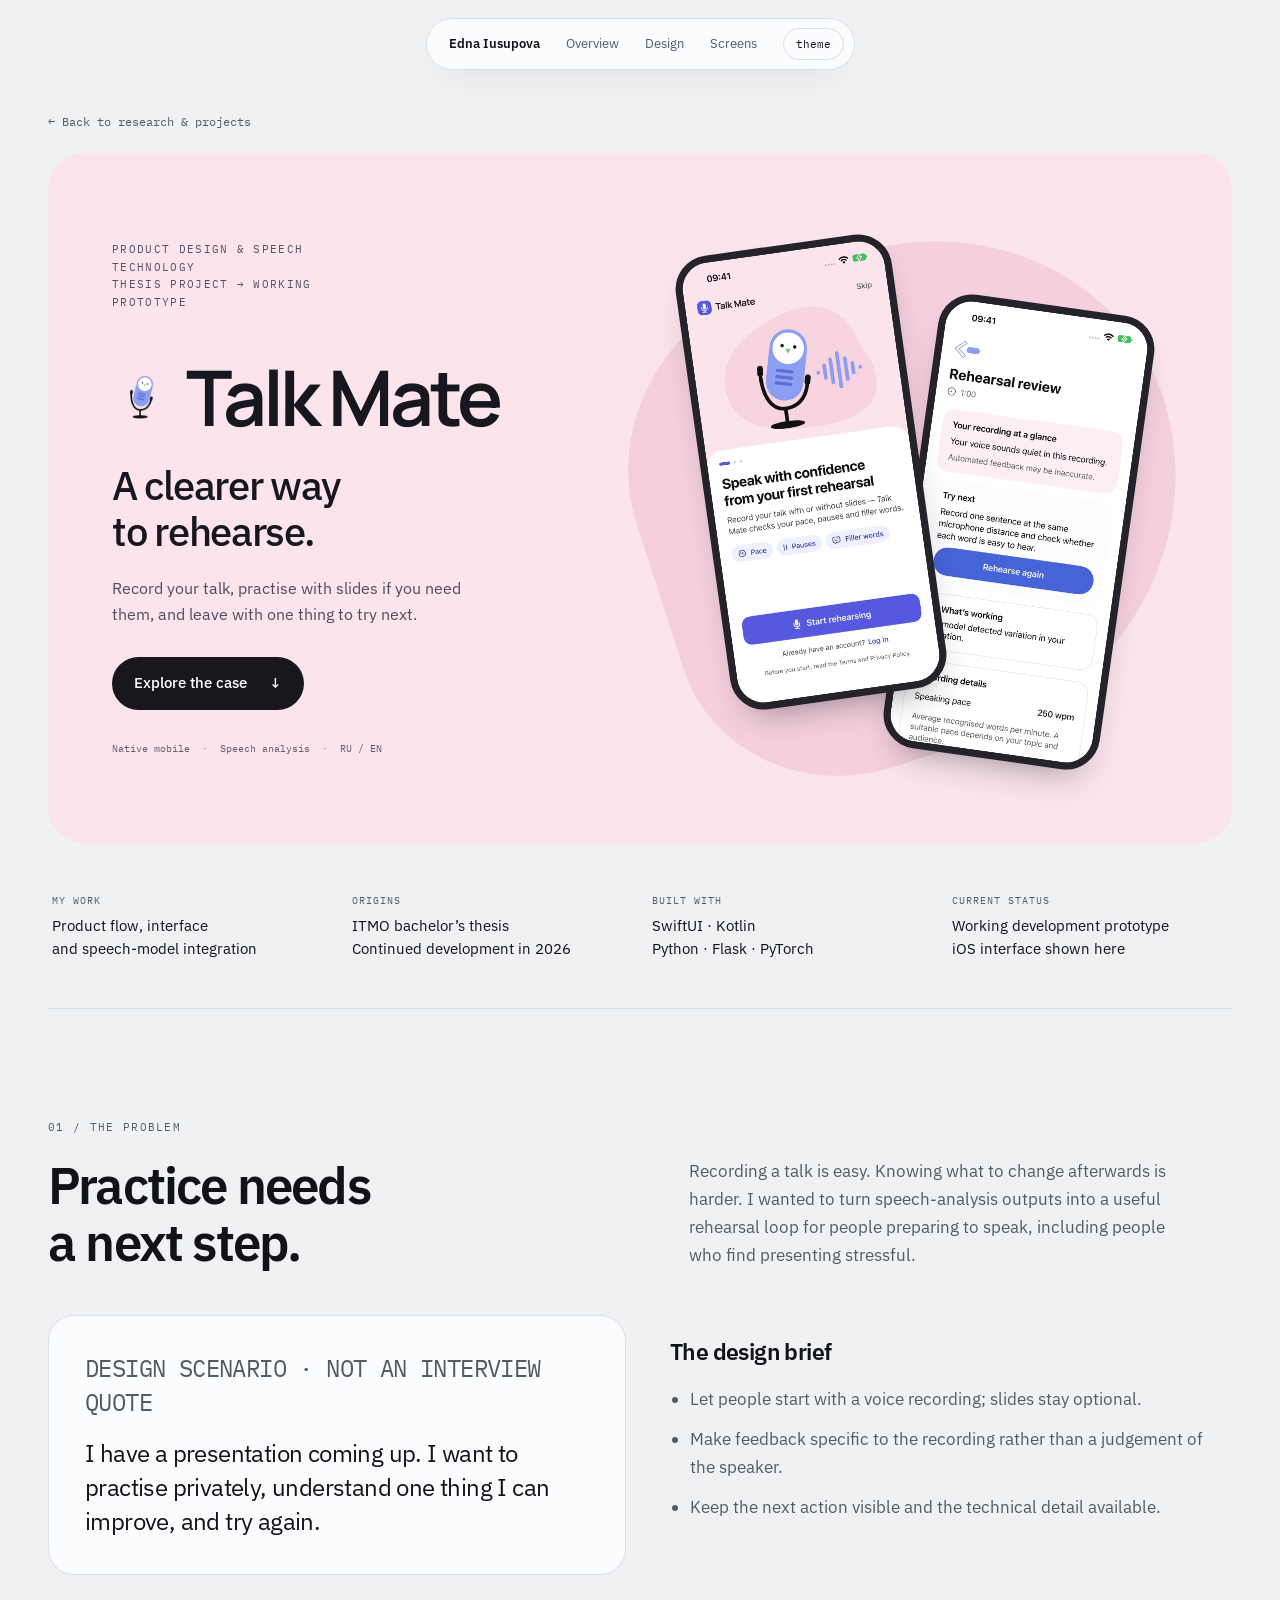
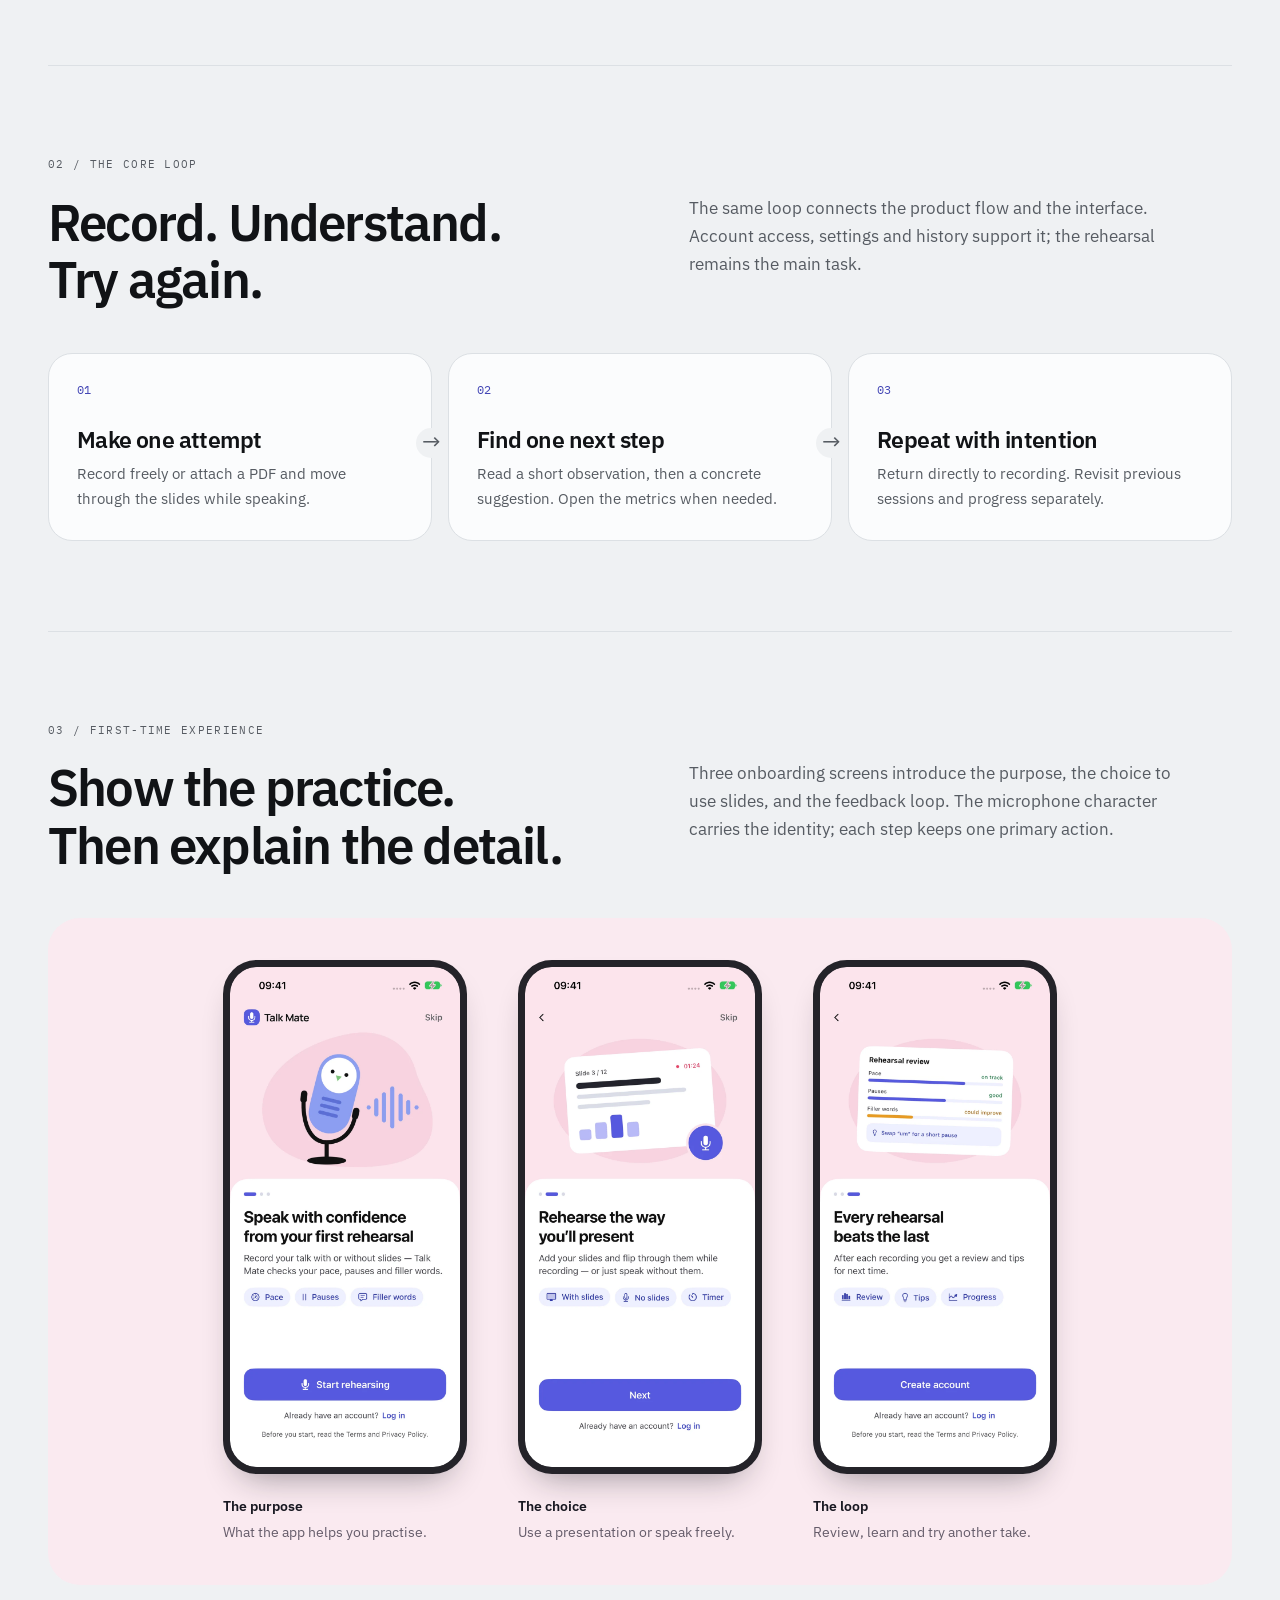
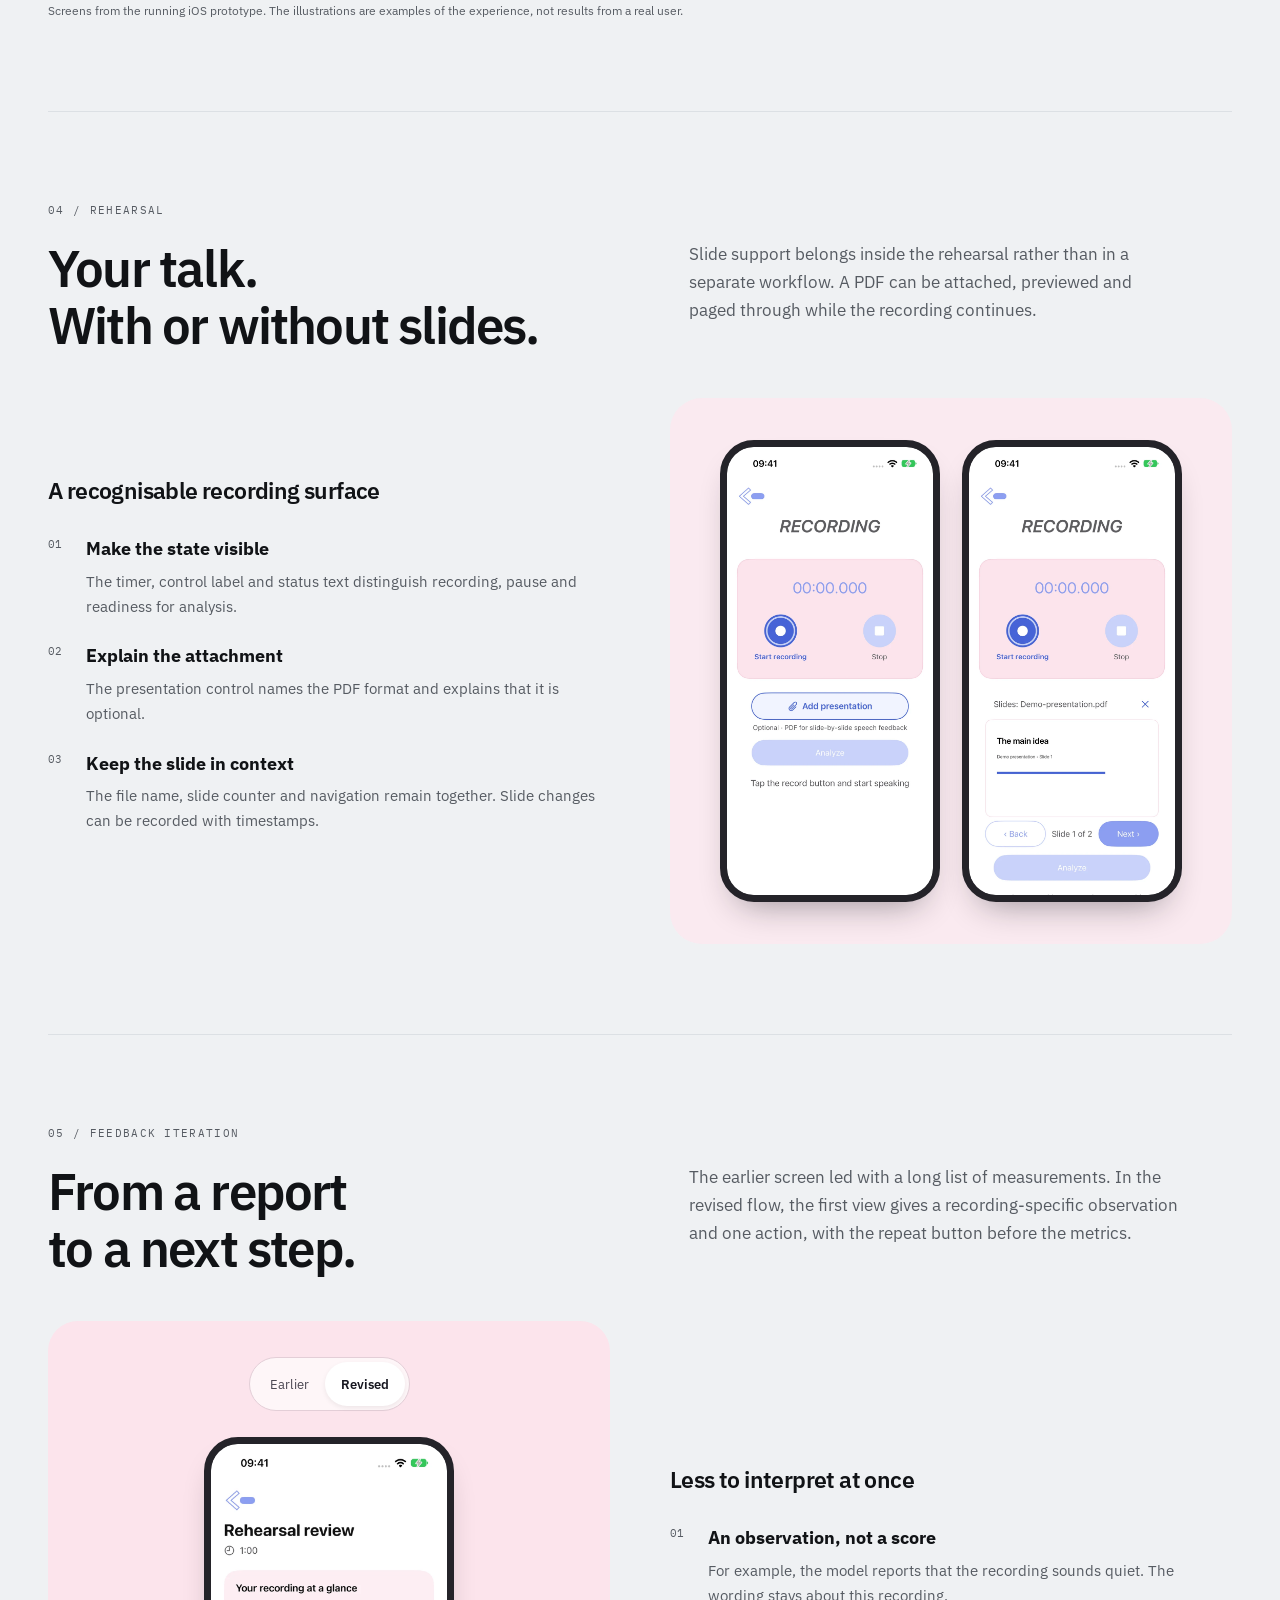
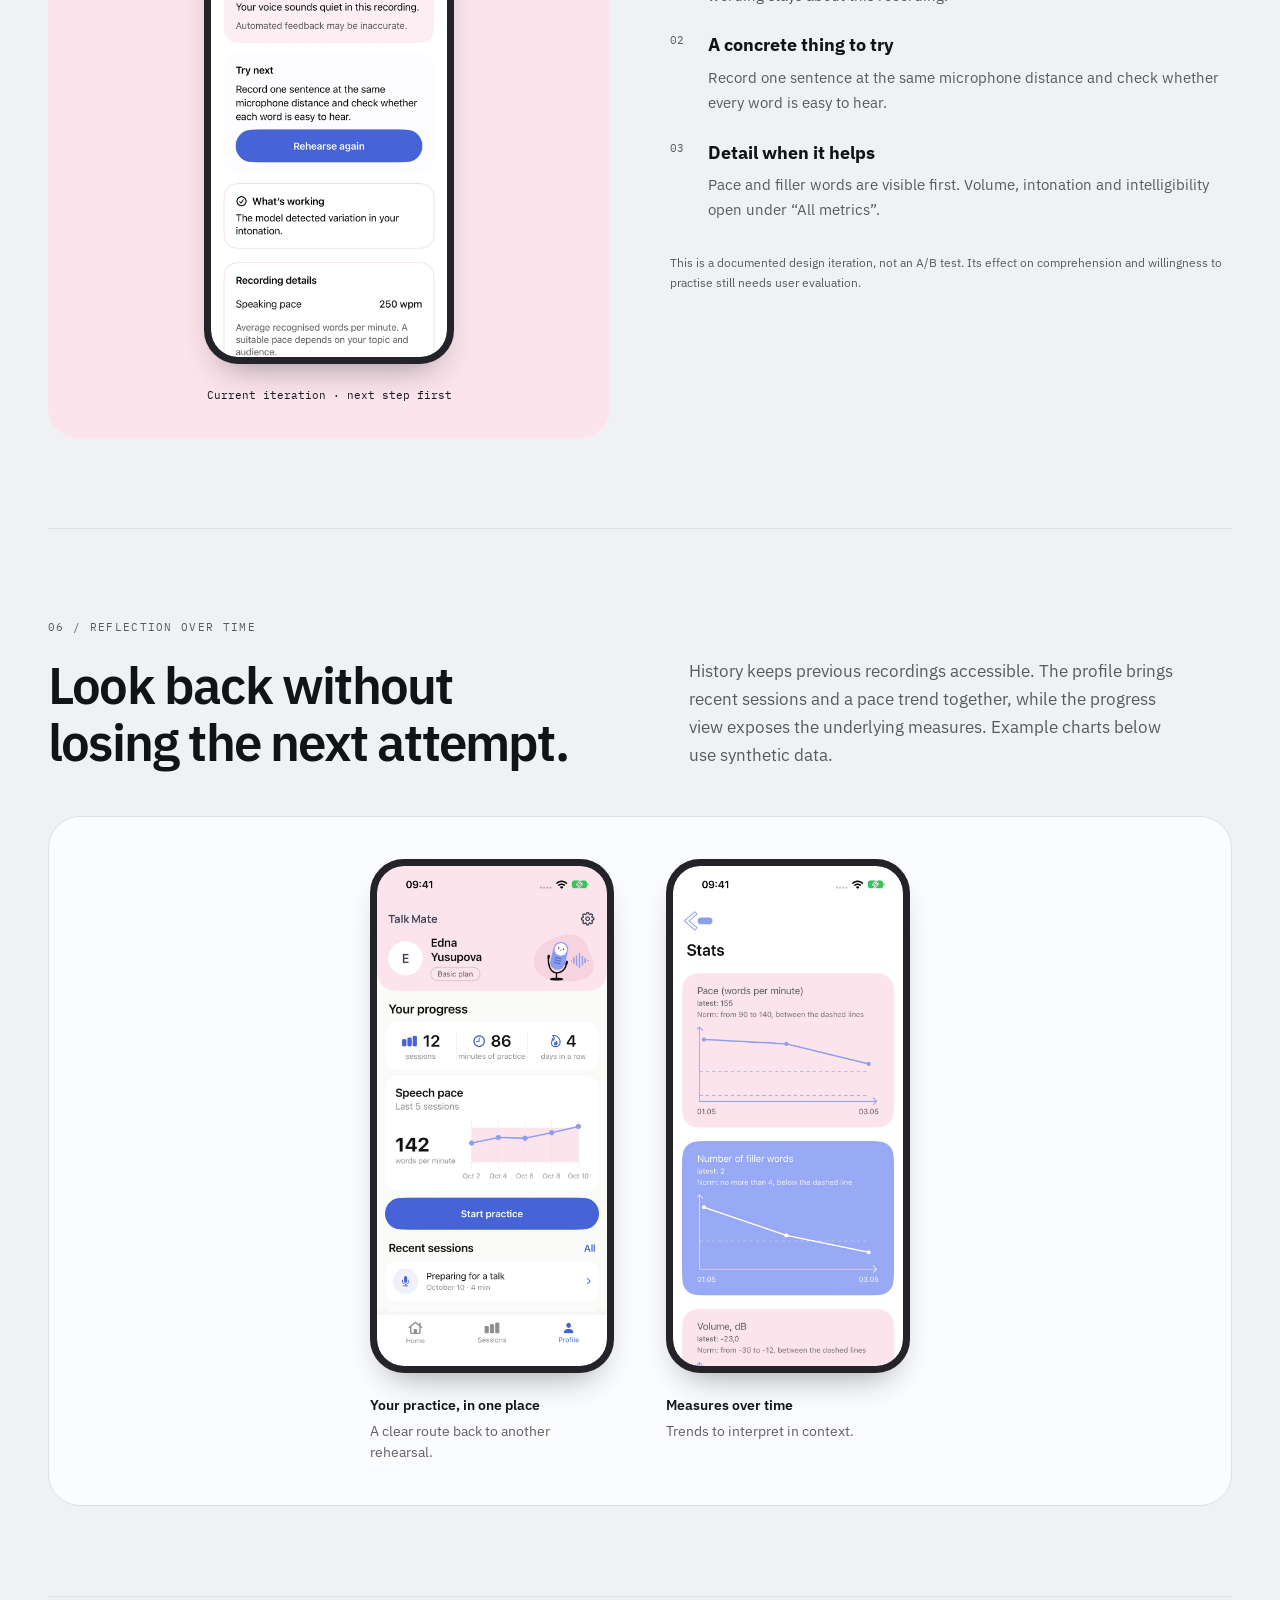
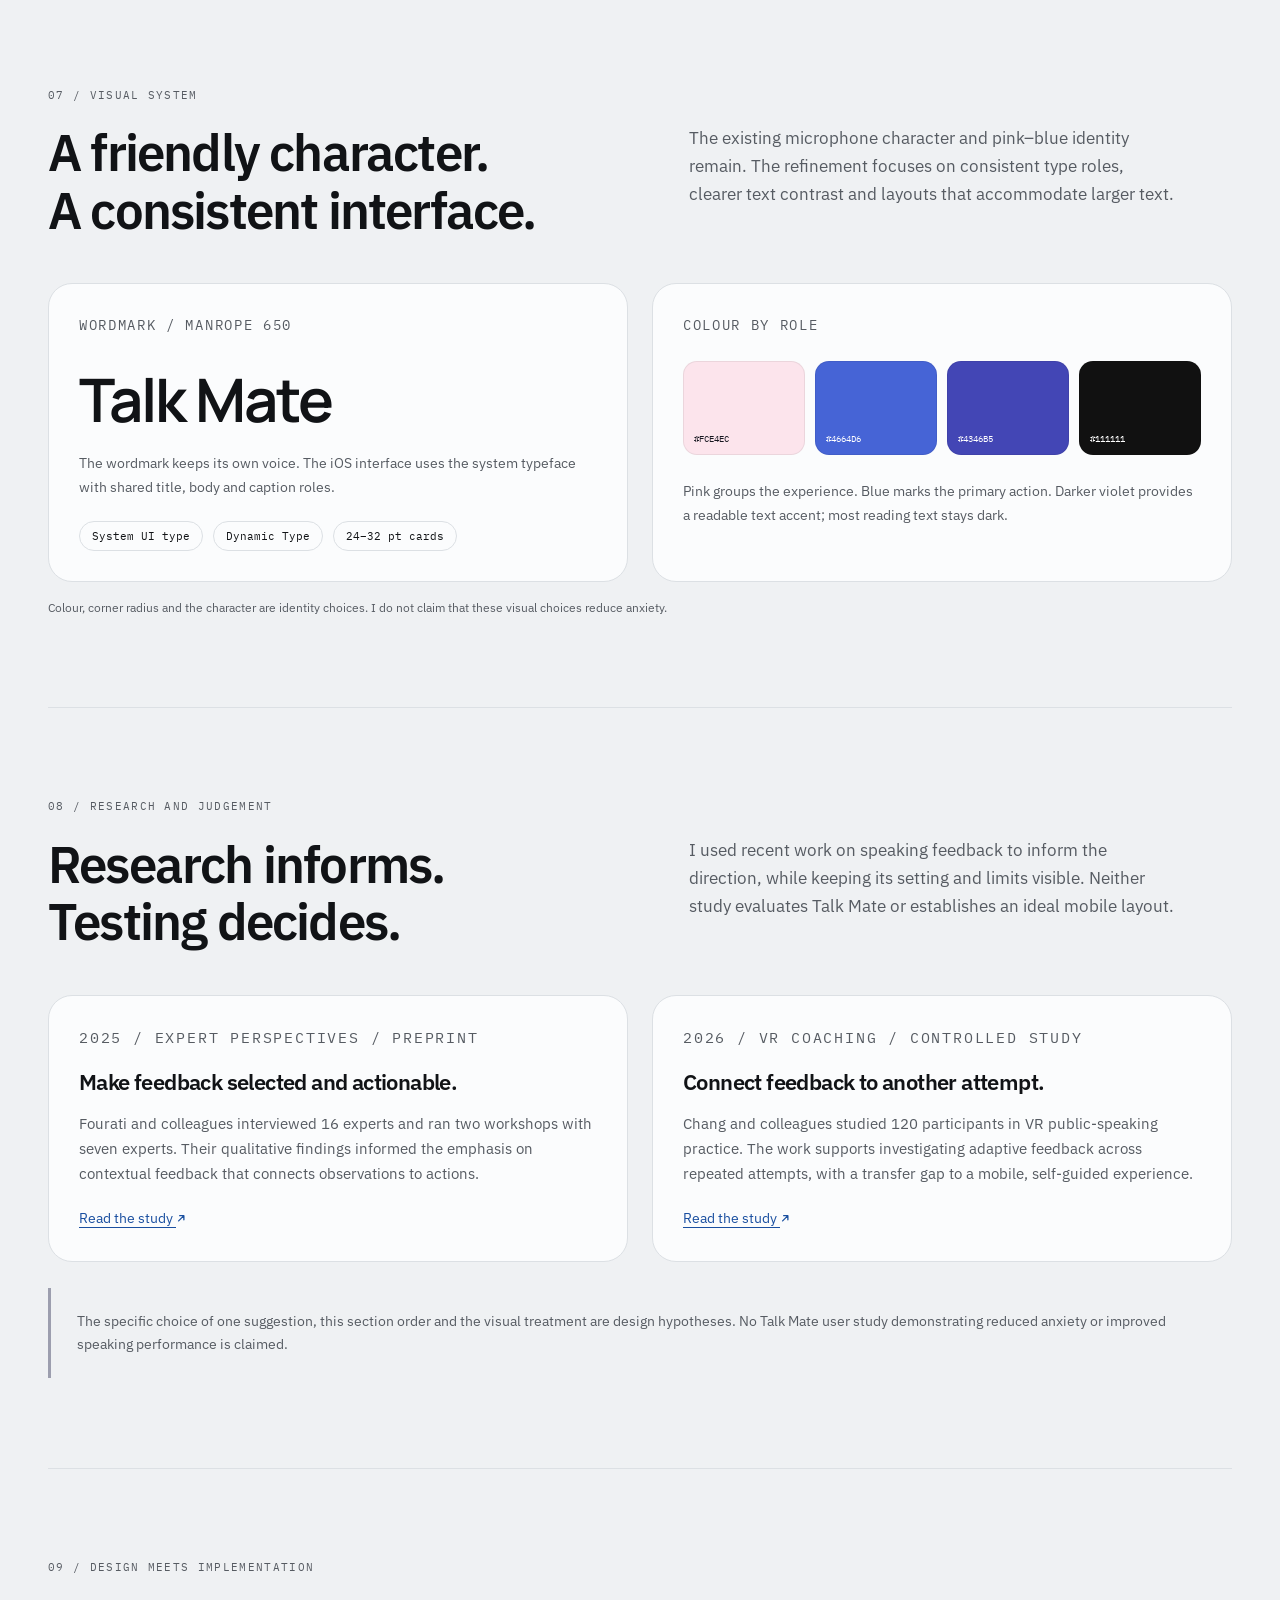
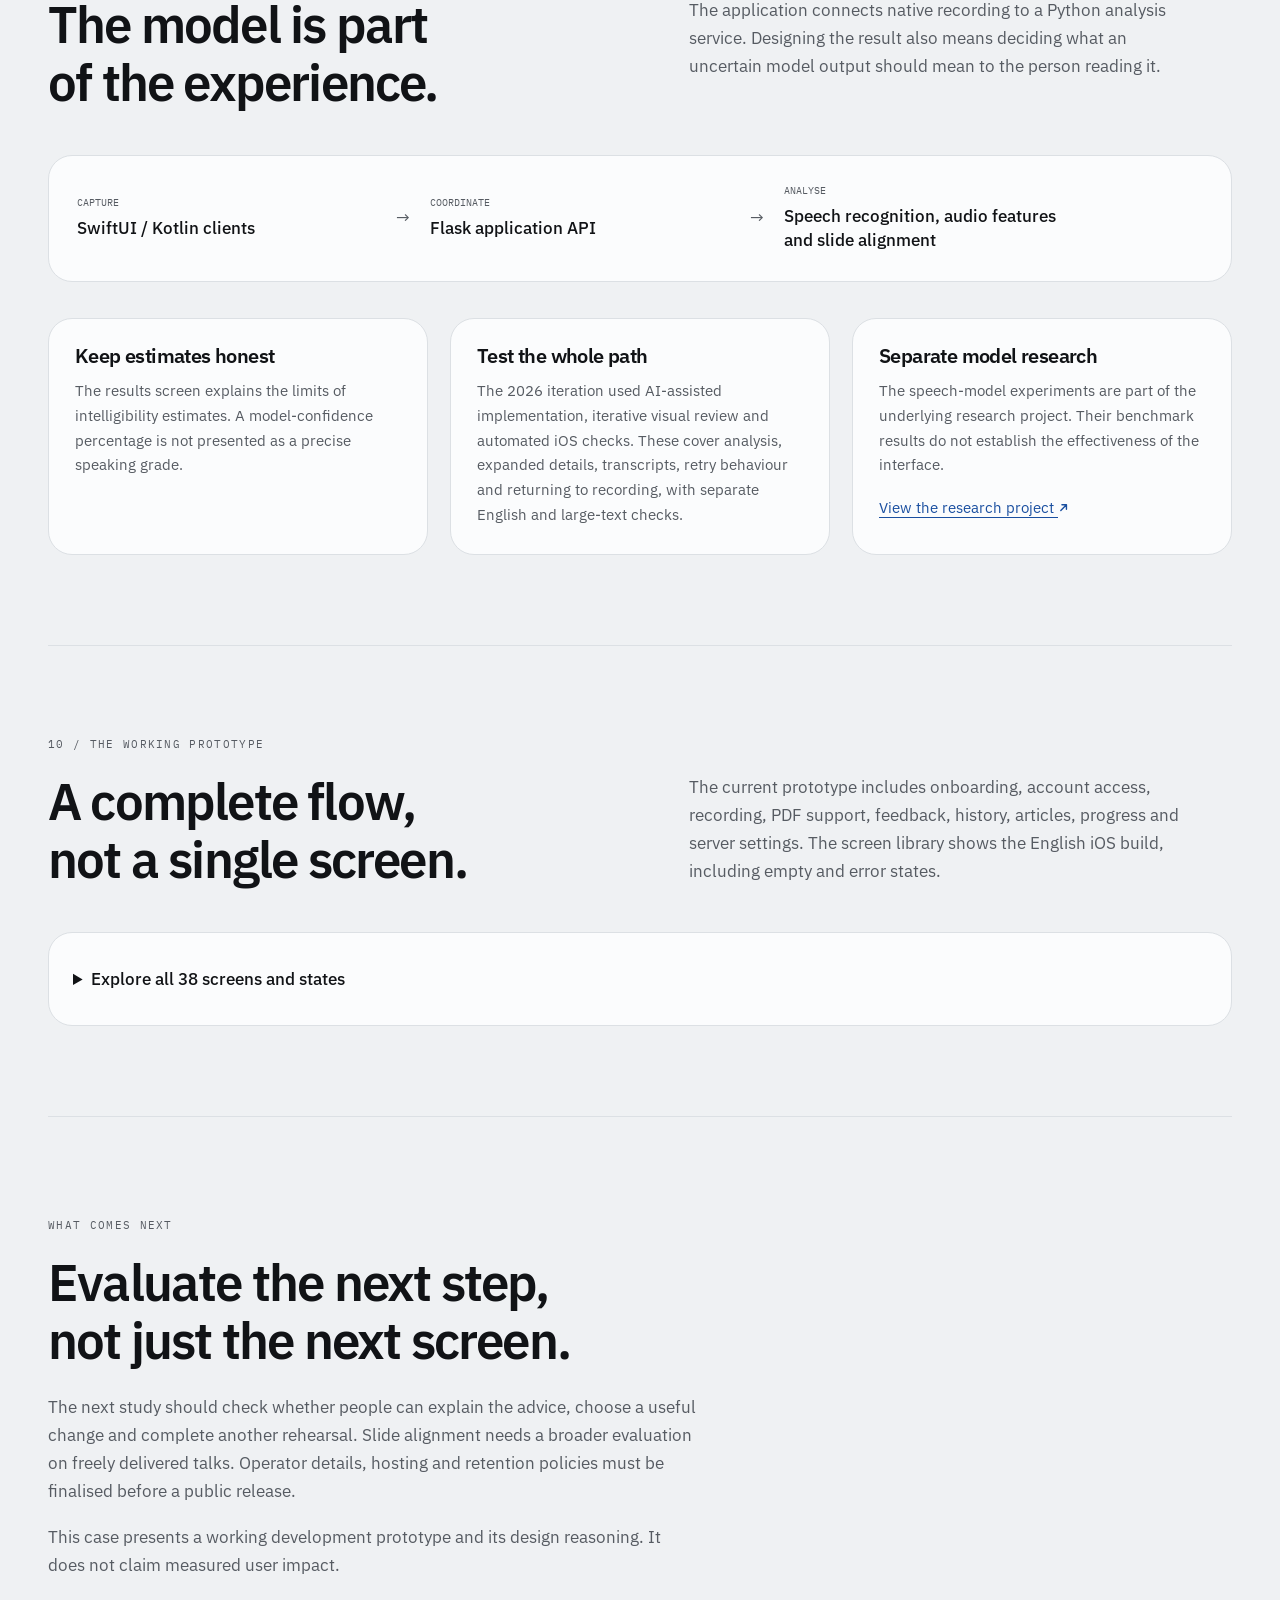
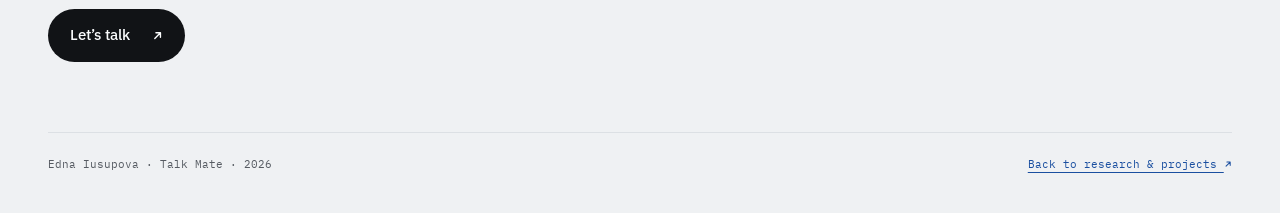
==== commit d8058dc9: "Draw the link arrows as SVG so phones do not show them as emoji Co-Authored-By: Claude Opus 5.5 <nor" ====
--- a/talk-mate/index.html
+++ b/talk-mate/index.html
@@ -57,18 +57,18 @@
 <div class="token-grid"><article class="type-panel"><p class="overline">Wordmark / Manrope 650</p><div class="wordmark">Talk Mate</div><p>The wordmark keeps its own voice. The iOS interface uses the system typeface with shared title, body and caption roles.</p><div class="token-notes"><span>System UI type</span><span>Dynamic Type</span><span>24–32 pt cards</span></div></article><article class="palette"><p class="overline">Colour by role</p><div class="swatches"><div class="swatch" style="background:#FCE4EC">#FCE4EC</div><div class="swatch" style="background:#4664D6">#4664D6</div><div class="swatch" style="background:#4346B5">#4346B5</div><div class="swatch" style="background:#111111">#111111</div></div><p>Pink groups the experience. Blue marks the primary action. Darker violet provides a readable text accent; most reading text stays dark.</p></article></div><p class="caption">Colour, corner radius and the character are identity choices. I do not claim that these visual choices reduce anxiety.</p></section>
 
 <section id="evidence" class="section"><span class="section-no">08 / Research and judgement</span><div class="section-head"><h2>Research informs.<br>Testing decides.</h2><p>I used recent work on speaking feedback to inform the direction, while keeping its setting and limits visible. Neither study evaluates Talk Mate or establishes an ideal mobile layout.</p></div>
-<div class="evidence-grid"><article class="evidence"><p class="overline">2025 / Expert perspectives / Preprint</p><h3>Make feedback selected and actionable.</h3><p>Fourati and colleagues interviewed 16 experts and ran two workshops with seven experts. Their qualitative findings informed the emphasis on contextual feedback that connects observations to actions.</p><a href="https://arxiv.org/html/2507.07930v2">Read the study ↗</a></article><article class="evidence"><p class="overline">2026 / VR coaching / Controlled study</p><h3>Connect feedback to another attempt.</h3><p>Chang and colleagues studied 120 participants in VR public-speaking practice. The work supports investigating adaptive feedback across repeated attempts, with a transfer gap to a mobile, self-guided experience.</p><a href="https://www.frontiersin.org/journals/psychology/articles/10.3389/fpsyg.2026.1886780/full">Read the study ↗</a></article></div>
+<div class="evidence-grid"><article class="evidence"><p class="overline">2025 / Expert perspectives / Preprint</p><h3>Make feedback selected and actionable.</h3><p>Fourati and colleagues interviewed 16 experts and ran two workshops with seven experts. Their qualitative findings informed the emphasis on contextual feedback that connects observations to actions.</p><a href="https://arxiv.org/html/2507.07930v2">Read the study <svg viewBox="0 0 12 12" width=".75em" height=".75em" aria-hidden="true" style="display:inline-block;vertical-align:-.04em;overflow:visible"><path d="M3 9L9 3M4.2 3H9V7.8" fill="none" stroke="currentColor" stroke-width="1.5" stroke-linecap="round" stroke-linejoin="round"/></svg></a></article><article class="evidence"><p class="overline">2026 / VR coaching / Controlled study</p><h3>Connect feedback to another attempt.</h3><p>Chang and colleagues studied 120 participants in VR public-speaking practice. The work supports investigating adaptive feedback across repeated attempts, with a transfer gap to a mobile, self-guided experience.</p><a href="https://www.frontiersin.org/journals/psychology/articles/10.3389/fpsyg.2026.1886780/full">Read the study <svg viewBox="0 0 12 12" width=".75em" height=".75em" aria-hidden="true" style="display:inline-block;vertical-align:-.04em;overflow:visible"><path d="M3 9L9 3M4.2 3H9V7.8" fill="none" stroke="currentColor" stroke-width="1.5" stroke-linecap="round" stroke-linejoin="round"/></svg></a></article></div>
 <p class="boundary">The specific choice of one suggestion, this section order and the visual treatment are design hypotheses. No Talk Mate user study demonstrating reduced anxiety or improved speaking performance is claimed.</p></section>
 
 <section class="section"><span class="section-no">09 / Design meets implementation</span><div class="section-head"><h2>The model is part<br>of the experience.</h2><p>The application connects native recording to a Python analysis service. Designing the result also means deciding what an uncertain model output should mean to the person reading it.</p></div>
 <div class="architecture" aria-label="System overview"><div><span>CAPTURE</span><strong>SwiftUI / Kotlin clients</strong></div><span aria-hidden="true">→</span><div><span>COORDINATE</span><strong>Flask application API</strong></div><span aria-hidden="true">→</span><div><span>ANALYSE</span><strong>Speech recognition, audio features<br>and slide alignment</strong></div></div>
-<div class="outcomes"><article><h3>Keep estimates honest</h3><p>The results screen explains the limits of intelligibility estimates. A model-confidence percentage is not presented as a precise speaking grade.</p></article><article><h3>Test the whole path</h3><p>The 2026 iteration used AI-assisted implementation, iterative visual review and automated iOS checks. These cover analysis, expanded details, transcripts, retry behaviour and returning to recording, with separate English and large-text checks.</p></article><article><h3>Separate model research</h3><p>The speech-model experiments are part of the underlying research project. Their benchmark results do not establish the effectiveness of the interface.</p><p><a href="../#speech-feedback">View the research project ↗</a></p></article></div>
+<div class="outcomes"><article><h3>Keep estimates honest</h3><p>The results screen explains the limits of intelligibility estimates. A model-confidence percentage is not presented as a precise speaking grade.</p></article><article><h3>Test the whole path</h3><p>The 2026 iteration used AI-assisted implementation, iterative visual review and automated iOS checks. These cover analysis, expanded details, transcripts, retry behaviour and returning to recording, with separate English and large-text checks.</p></article><article><h3>Separate model research</h3><p>The speech-model experiments are part of the underlying research project. Their benchmark results do not establish the effectiveness of the interface.</p><p><a href="../#speech-feedback">View the research project <svg viewBox="0 0 12 12" width=".75em" height=".75em" aria-hidden="true" style="display:inline-block;vertical-align:-.04em;overflow:visible"><path d="M3 9L9 3M4.2 3H9V7.8" fill="none" stroke="currentColor" stroke-width="1.5" stroke-linecap="round" stroke-linejoin="round"/></svg></a></p></article></div>
 </section>
 
 <section id="screens" class="section"><span class="section-no">10 / The working prototype</span><div class="section-head"><h2>A complete flow,<br>not a single screen.</h2><p>The current prototype includes onboarding, account access, recording, PDF support, feedback, history, articles, progress and server settings. The screen library shows the English iOS build, including empty and error states.</p></div>
 <details class="library"><summary>Explore all 38 screens and states</summary><p>Native iOS captures with demonstration data. Long screens include multiple scroll positions. Legal documents are visibly marked as drafts. Select a screen to enlarge it.</p><div class="screen-grid"><figure><a href="assets/01_onboarding_1.webp" data-caption="Onboarding: start"><img src="assets/01_onboarding_1.webp" alt="Onboarding: start" width="804" height="1748" loading="lazy"></a><figcaption>01 · Onboarding: start</figcaption></figure><figure><a href="assets/02_onboarding_2.webp" data-caption="Onboarding: slides"><img src="assets/02_onboarding_2.webp" alt="Onboarding: slides" width="804" height="1748" loading="lazy"></a><figcaption>02 · Onboarding: slides</figcaption></figure><figure><a href="assets/03_onboarding_3.webp" data-caption="Onboarding: review"><img src="assets/03_onboarding_3.webp" alt="Onboarding: review" width="804" height="1748" loading="lazy"></a><figcaption>03 · Onboarding: review</figcaption></figure><figure><a href="assets/04_terms_draft.webp" data-caption="Terms: draft"><img src="assets/04_terms_draft.webp" alt="Terms: draft" width="804" height="1748" loading="lazy"></a><figcaption>04 · Terms: draft</figcaption></figure><figure><a href="assets/05_privacy_draft.webp" data-caption="Privacy: draft"><img src="assets/05_privacy_draft.webp" alt="Privacy: draft" width="804" height="1748" loading="lazy"></a><figcaption>05 · Privacy: draft</figcaption></figure><figure><a href="assets/06_signup_top.webp" data-caption="Sign up: top"><img src="assets/06_signup_top.webp" alt="Sign up: top" width="804" height="1748" loading="lazy"></a><figcaption>06 · Sign up: top</figcaption></figure><figure><a href="assets/07_signup_bottom.webp" data-caption="Sign up: bottom"><img src="assets/07_signup_bottom.webp" alt="Sign up: bottom" width="804" height="1748" loading="lazy"></a><figcaption>07 · Sign up: bottom</figcaption></figure><figure><a href="assets/08_login.webp" data-caption="Log in"><img src="assets/08_login.webp" alt="Log in" width="804" height="1748" loading="lazy"></a><figcaption>08 · Log in</figcaption></figure><figure><a href="assets/09_recovery_email.webp" data-caption="Reset password: email"><img src="assets/09_recovery_email.webp" alt="Reset password: email" width="804" height="1748" loading="lazy"></a><figcaption>09 · Reset password: email</figcaption></figure><figure><a href="assets/10_recovery_code.webp" data-caption="Reset password: code"><img src="assets/10_recovery_code.webp" alt="Reset password: code" width="804" height="1748" loading="lazy"></a><figcaption>10 · Reset password: code</figcaption></figure><figure><a href="assets/11_home.webp" data-caption="Home"><img src="assets/11_home.webp" alt="Home" width="804" height="1748" loading="lazy"></a><figcaption>11 · Home</figcaption></figure><figure><a href="assets/12_profile_top.webp" data-caption="Profile: top"><img src="assets/12_profile_top.webp" alt="Profile: top" width="804" height="1748" loading="lazy"></a><figcaption>12 · Profile: top</figcaption></figure><figure><a href="assets/13_profile_bottom.webp" data-caption="Profile: bottom"><img src="assets/13_profile_bottom.webp" alt="Profile: bottom" width="804" height="1748" loading="lazy"></a><figcaption>13 · Profile: bottom</figcaption></figure><figure><a href="assets/14_settings_top.webp" data-caption="Settings: top"><img src="assets/14_settings_top.webp" alt="Settings: top" width="804" height="1748" loading="lazy"></a><figcaption>14 · Settings: top</figcaption></figure><figure><a href="assets/15_settings_bottom.webp" data-caption="Settings: bottom"><img src="assets/15_settings_bottom.webp" alt="Settings: bottom" width="804" height="1748" loading="lazy"></a><figcaption>15 · Settings: bottom</figcaption></figure><figure><a href="assets/16_trainings.webp" data-caption="Sessions"><img src="assets/16_trainings.webp" alt="Sessions" width="804" height="1748" loading="lazy"></a><figcaption>16 · Sessions</figcaption></figure><figure><a href="assets/17_articles.webp" data-caption="Articles"><img src="assets/17_articles.webp" alt="Articles" width="804" height="1748" loading="lazy"></a><figcaption>17 · Articles</figcaption></figure><figure><a href="assets/18_article_1.webp" data-caption="Article: gestures"><img src="assets/18_article_1.webp" alt="Article: gestures" width="804" height="1748" loading="lazy"></a><figcaption>18 · Article: gestures</figcaption></figure><figure><a href="assets/19_article_2.webp" data-caption="Article: venue"><img src="assets/19_article_2.webp" alt="Article: venue" width="804" height="1748" loading="lazy"></a><figcaption>19 · Article: venue</figcaption></figure><figure><a href="assets/20_article_3.webp" data-caption="Article: slides"><img src="assets/20_article_3.webp" alt="Article: slides" width="804" height="1748" loading="lazy"></a><figcaption>20 · Article: slides</figcaption></figure><figure><a href="assets/21_article_4.webp" data-caption="Article: warm-up"><img src="assets/21_article_4.webp" alt="Article: warm-up" width="804" height="1748" loading="lazy"></a><figcaption>21 · Article: warm-up</figcaption></figure><figure><a href="assets/22_stats_top.webp" data-caption="Progress: top"><img src="assets/22_stats_top.webp" alt="Progress: top" width="804" height="1748" loading="lazy"></a><figcaption>22 · Progress: top</figcaption></figure><figure><a href="assets/23_stats_middle.webp" data-caption="Progress: middle"><img src="assets/23_stats_middle.webp" alt="Progress: middle" width="804" height="1748" loading="lazy"></a><figcaption>23 · Progress: middle</figcaption></figure><figure><a href="assets/24_record_idle.webp" data-caption="Recording: idle"><img src="assets/24_record_idle.webp" alt="Recording: idle" width="804" height="1748" loading="lazy"></a><figcaption>24 · Recording: idle</figcaption></figure><figure><a href="assets/25_record_active.webp" data-caption="Recording: active"><img src="assets/25_record_active.webp" alt="Recording: active" width="804" height="1748" loading="lazy"></a><figcaption>25 · Recording: active</figcaption></figure><figure><a href="assets/26_record_paused.webp" data-caption="Recording: paused"><img src="assets/26_record_paused.webp" alt="Recording: paused" width="804" height="1748" loading="lazy"></a><figcaption>26 · Recording: paused</figcaption></figure><figure><a href="assets/27_record_ready.webp" data-caption="Recording: ready"><img src="assets/27_record_ready.webp" alt="Recording: ready" width="804" height="1748" loading="lazy"></a><figcaption>27 · Recording: ready</figcaption></figure><figure><a href="assets/28_results_summary.webp" data-caption="Review: summary"><img src="assets/28_results_summary.webp" alt="Review: summary" width="804" height="1748" loading="lazy"></a><figcaption>28 · Review: summary</figcaption></figure><figure><a href="assets/29_results_metrics.webp" data-caption="Review: metrics"><img src="assets/29_results_metrics.webp" alt="Review: metrics" width="804" height="1748" loading="lazy"></a><figcaption>29 · Review: metrics</figcaption></figure><figure><a href="assets/30_results_details.webp" data-caption="Review: details"><img src="assets/30_results_details.webp" alt="Review: details" width="804" height="1748" loading="lazy"></a><figcaption>30 · Review: details</figcaption></figure><figure><a href="assets/31_results_content.webp" data-caption="Review: content"><img src="assets/31_results_content.webp" alt="Review: content" width="804" height="1748" loading="lazy"></a><figcaption>31 · Review: content</figcaption></figure><figure><a href="assets/32_results_transcript.webp" data-caption="Review: transcript"><img src="assets/32_results_transcript.webp" alt="Review: transcript" width="804" height="1748" loading="lazy"></a><figcaption>32 · Review: transcript</figcaption></figure><figure><a href="assets/33_record_with_slides.webp" data-caption="Recording with PDF"><img src="assets/33_record_with_slides.webp" alt="Recording with PDF" width="804" height="1748" loading="lazy"></a><figcaption>33 · Recording with PDF</figcaption></figure><figure><a href="assets/34_slide_viewer.webp" data-caption="PDF viewer: slide 2"><img src="assets/34_slide_viewer.webp" alt="PDF viewer: slide 2" width="804" height="1748" loading="lazy"></a><figcaption>34 · PDF viewer: slide 2</figcaption></figure><figure><a href="assets/35_results_slides.webp" data-caption="Slides review"><img src="assets/35_results_slides.webp" alt="Slides review" width="804" height="1748" loading="lazy"></a><figcaption>35 · Slides review</figcaption></figure><figure><a href="assets/36_stats_empty.webp" data-caption="Progress: empty"><img src="assets/36_stats_empty.webp" alt="Progress: empty" width="804" height="1748" loading="lazy"></a><figcaption>36 · Progress: empty</figcaption></figure><figure><a href="assets/37_connection_error.webp" data-caption="Connection error"><img src="assets/37_connection_error.webp" alt="Connection error" width="804" height="1748" loading="lazy"></a><figcaption>37 · Connection error</figcaption></figure><figure><a href="assets/38_stats_bottom.webp" data-caption="Progress: bottom"><img src="assets/38_stats_bottom.webp" alt="Progress: bottom" width="804" height="1748" loading="lazy"></a><figcaption>38 · Progress: bottom</figcaption></figure></div></details></section>
 
-<section class="closing"><span class="section-no">What comes next</span><h2>Evaluate the next step,<br>not just the next screen.</h2><p>The next study should check whether people can explain the advice, choose a useful change and complete another rehearsal. Slide alignment needs a broader evaluation on freely delivered talks. Operator details, hosting and retention policies must be finalised before a public release.</p><p>This case presents a working development prototype and its design reasoning. It does not claim measured user impact.</p><a class="button" href="mailto:edna.iusupova@universite-paris-saclay.fr">Let’s talk <span aria-hidden="true">↗</span></a><footer class="footer"><span>Edna Iusupova · Talk Mate · 2026</span><a href="../#work">Back to research &amp; projects ↗</a></footer></section>
+<section class="closing"><span class="section-no">What comes next</span><h2>Evaluate the next step,<br>not just the next screen.</h2><p>The next study should check whether people can explain the advice, choose a useful change and complete another rehearsal. Slide alignment needs a broader evaluation on freely delivered talks. Operator details, hosting and retention policies must be finalised before a public release.</p><p>This case presents a working development prototype and its design reasoning. It does not claim measured user impact.</p><a class="button" href="mailto:edna.iusupova@universite-paris-saclay.fr">Let’s talk <span aria-hidden="true"><svg viewBox="0 0 12 12" width=".75em" height=".75em" aria-hidden="true" style="display:inline-block;vertical-align:-.04em;overflow:visible"><path d="M3 9L9 3M4.2 3H9V7.8" fill="none" stroke="currentColor" stroke-width="1.5" stroke-linecap="round" stroke-linejoin="round"/></svg></span></a><footer class="footer"><span>Edna Iusupova · Talk Mate · 2026</span><a href="../#work">Back to research &amp; projects <svg viewBox="0 0 12 12" width=".75em" height=".75em" aria-hidden="true" style="display:inline-block;vertical-align:-.04em;overflow:visible"><path d="M3 9L9 3M4.2 3H9V7.8" fill="none" stroke="currentColor" stroke-width="1.5" stroke-linecap="round" stroke-linejoin="round"/></svg></a></footer></section>
 </main>
 <dialog id="screen-viewer" aria-labelledby="viewer-title"><div class="viewer-top"><p id="viewer-title">App screen</p><button type="button" id="viewer-close">Close ×</button></div><img class="viewer-image" alt="" width="804" height="1748"><div class="viewer-nav"><button id="viewer-prev" type="button">← Previous</button><span id="viewer-count" aria-live="polite"></span><button id="viewer-next" type="button">Next →</button></div></dialog>
 </body></html>
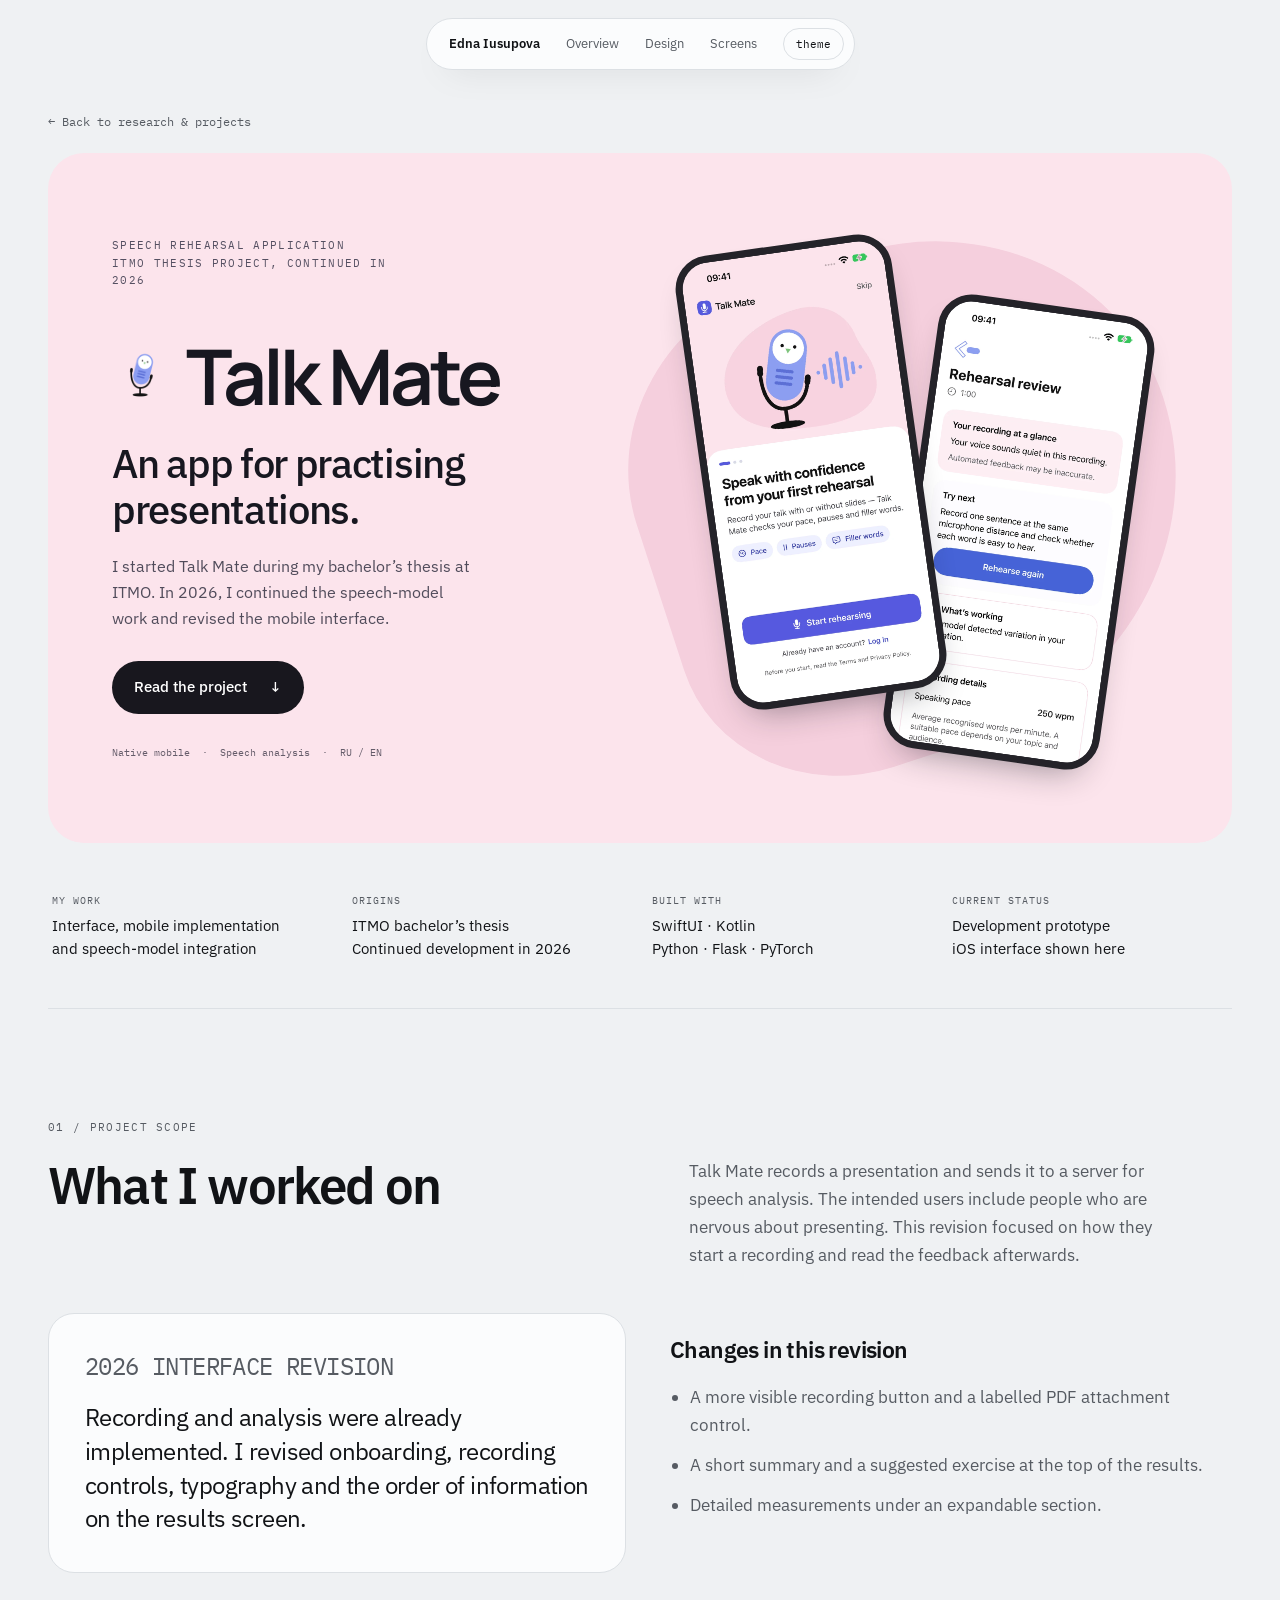
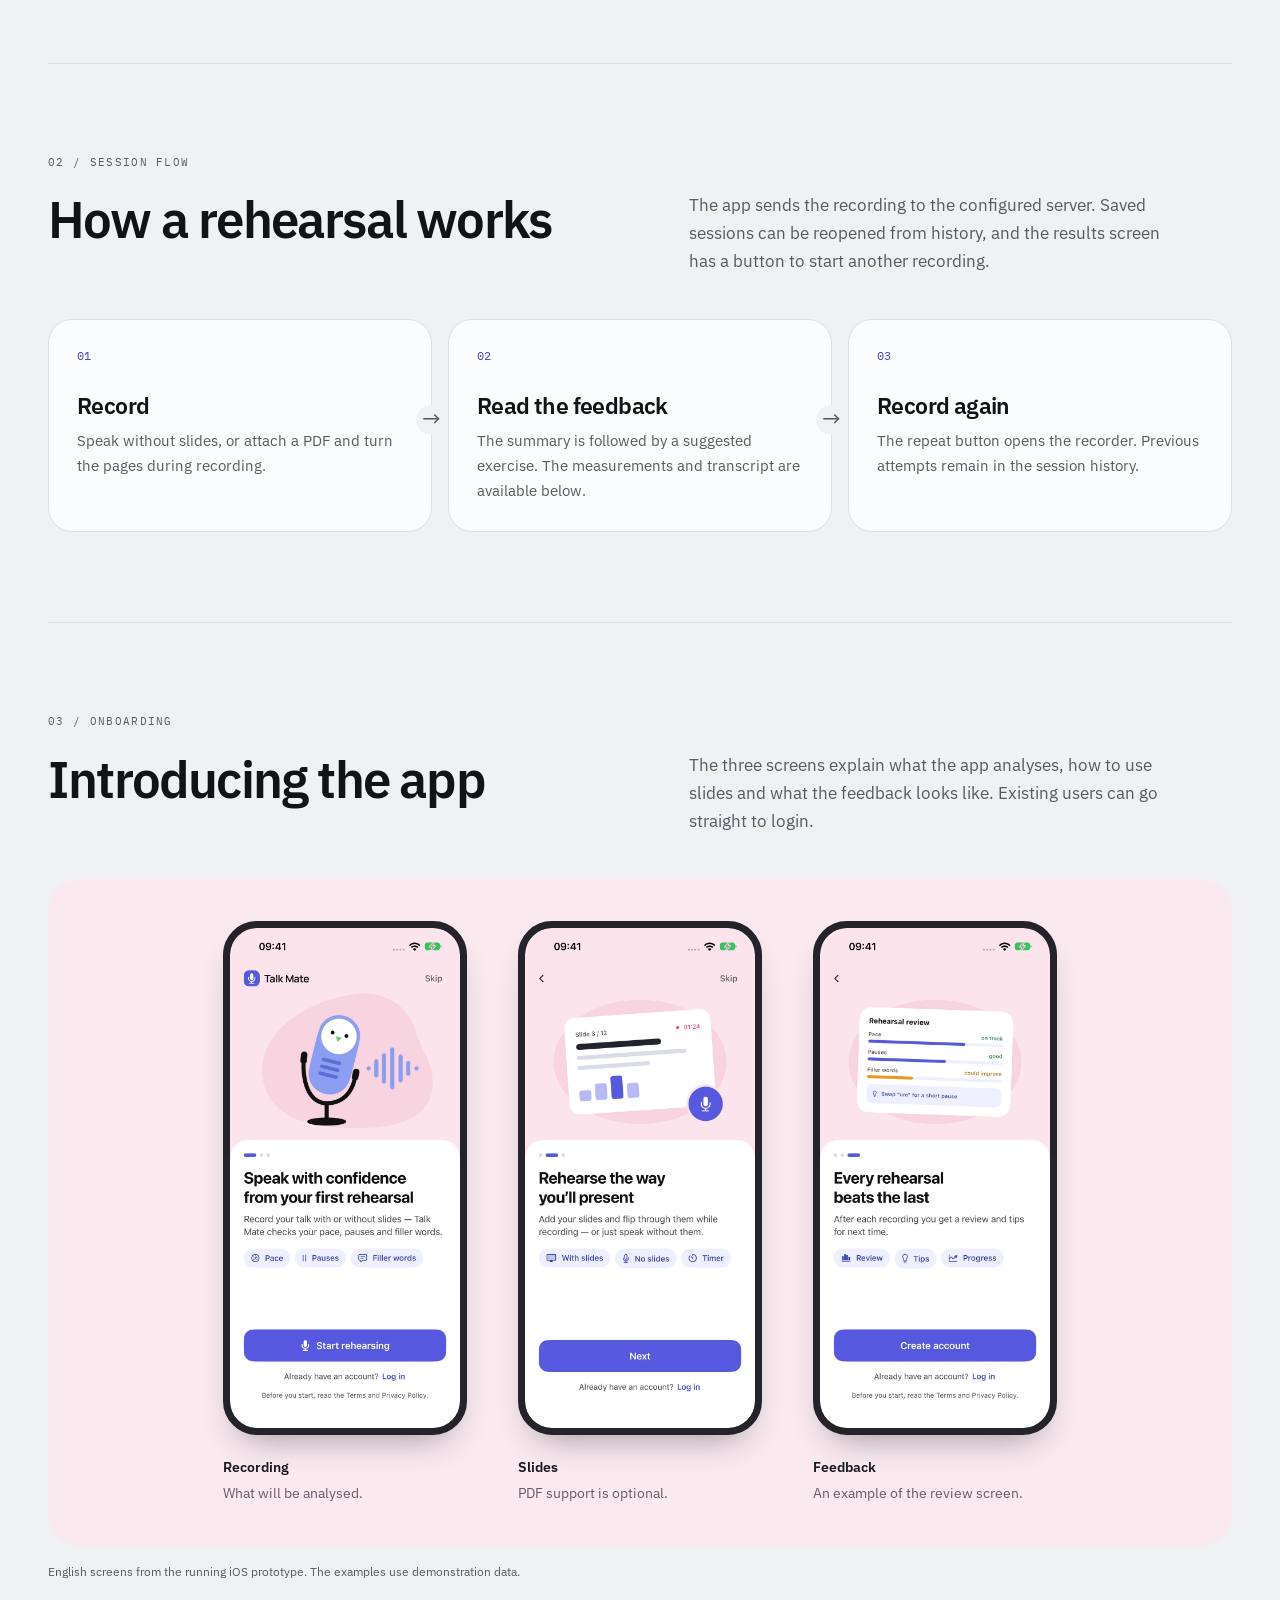
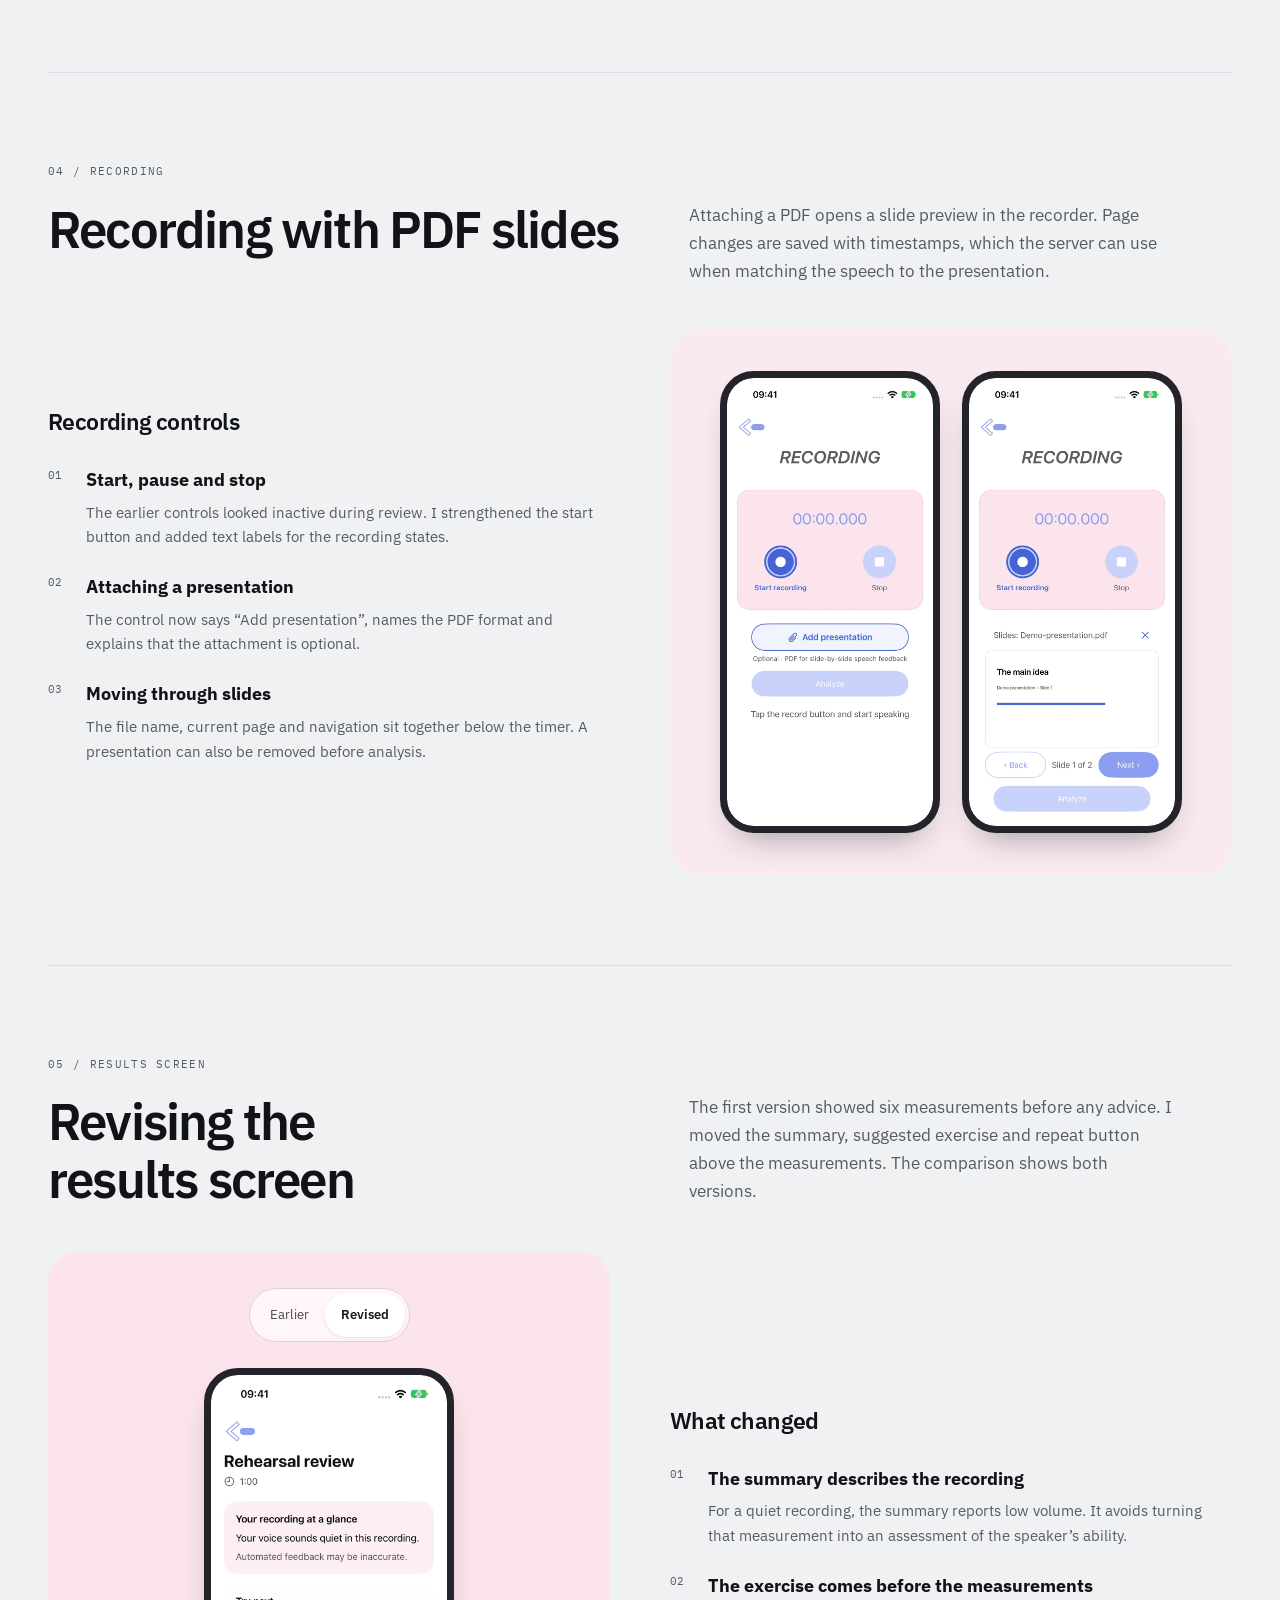
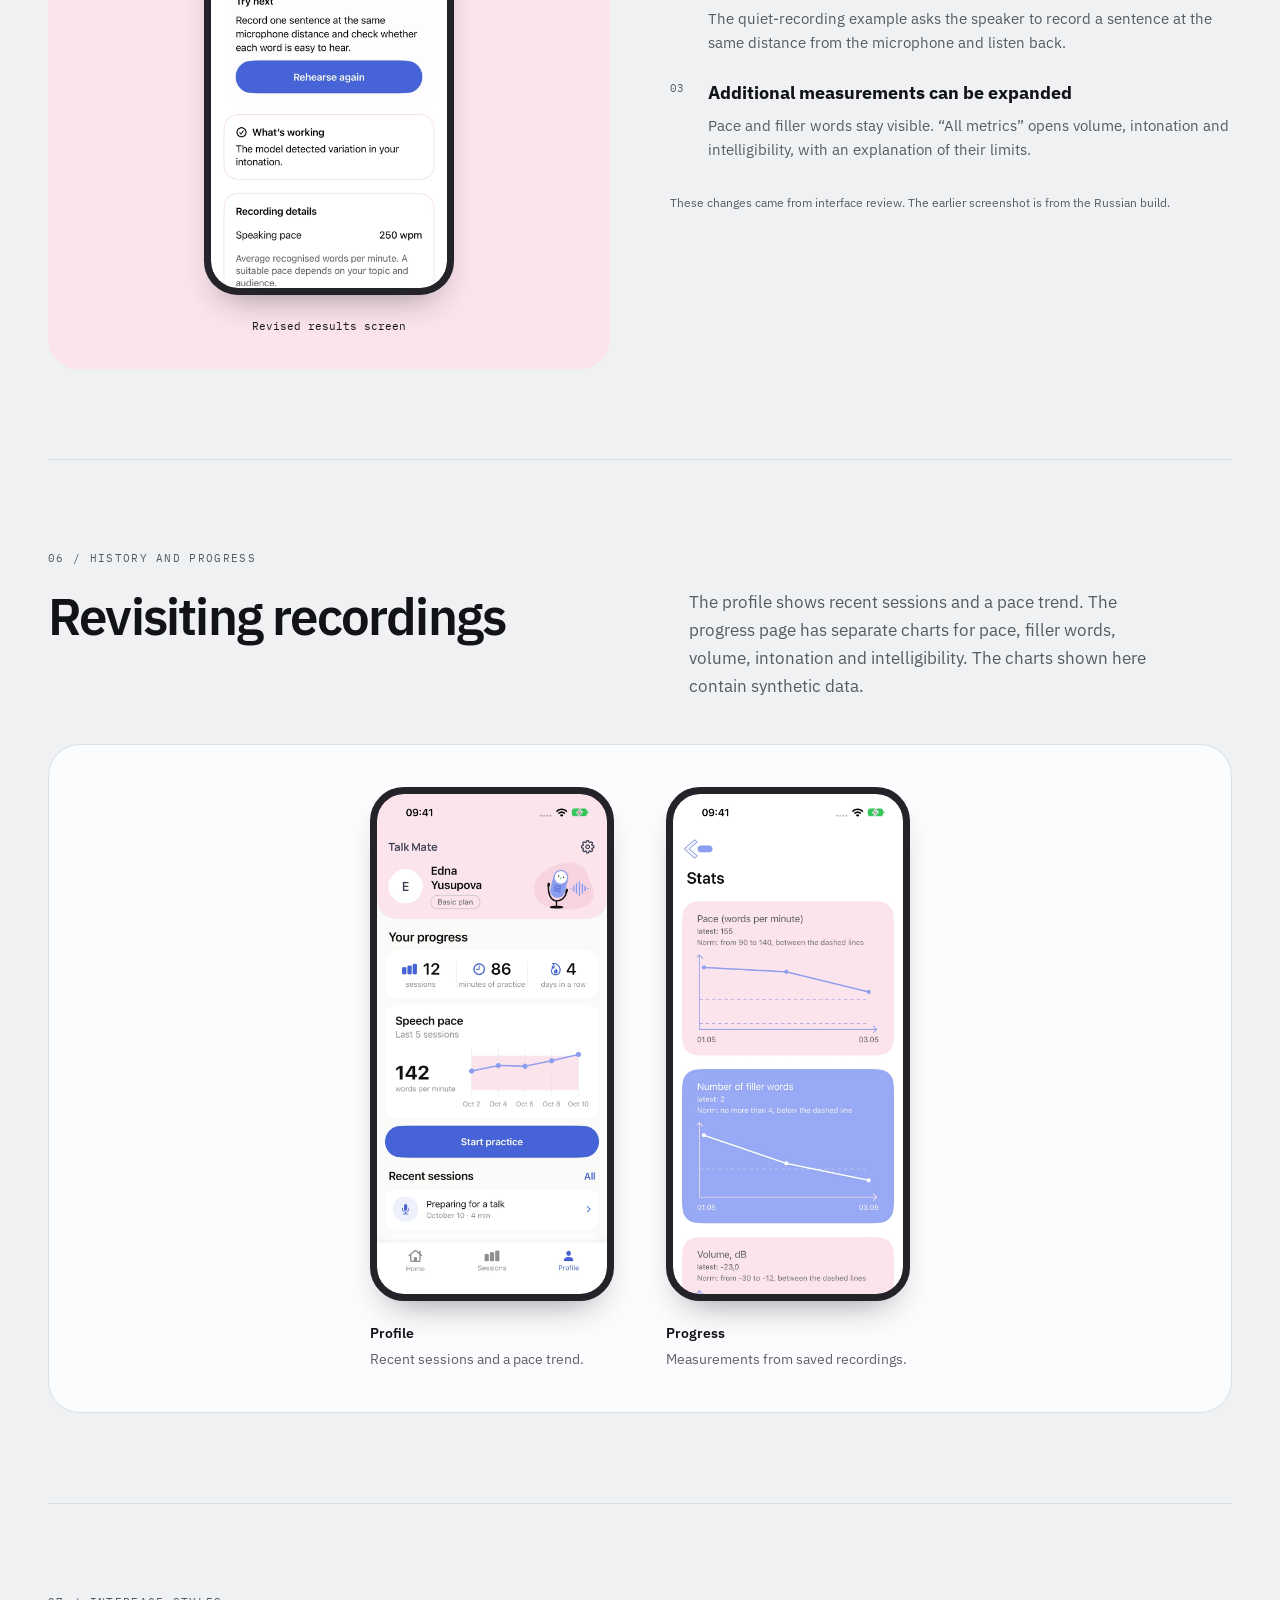
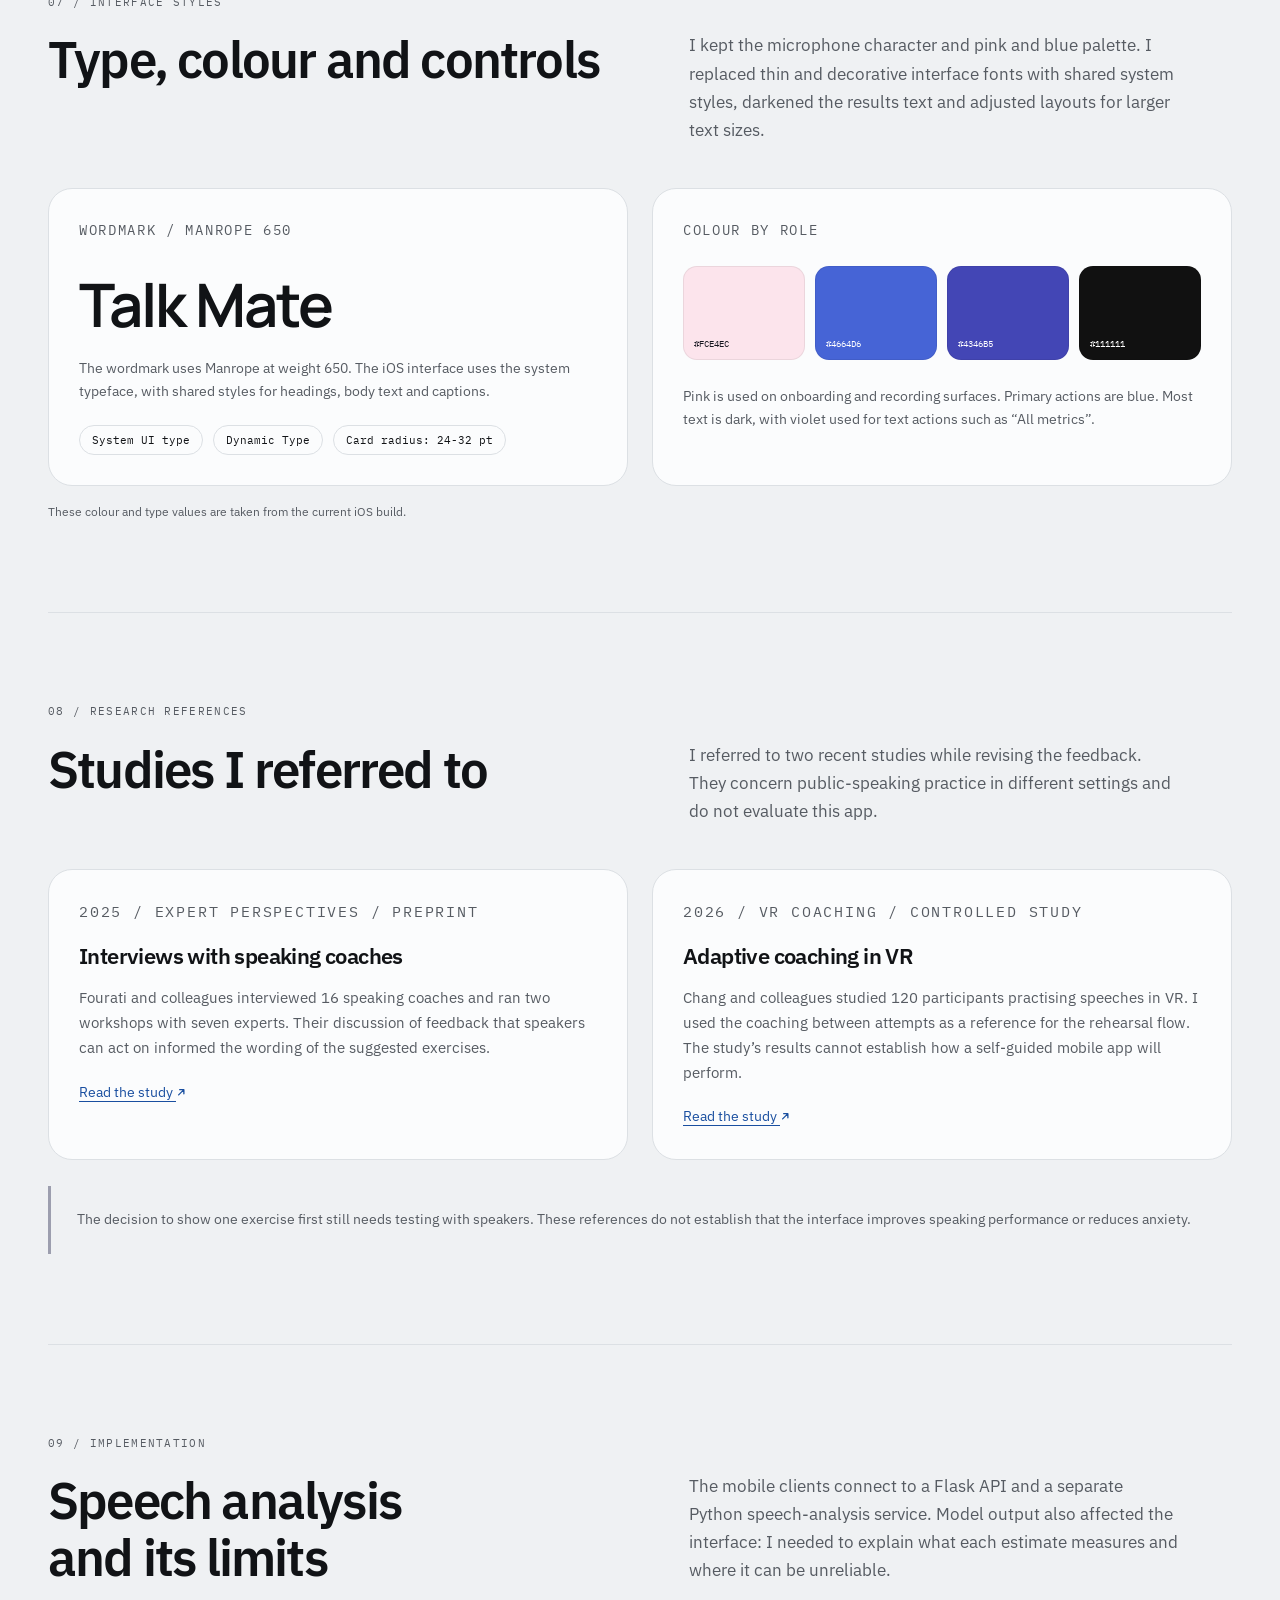
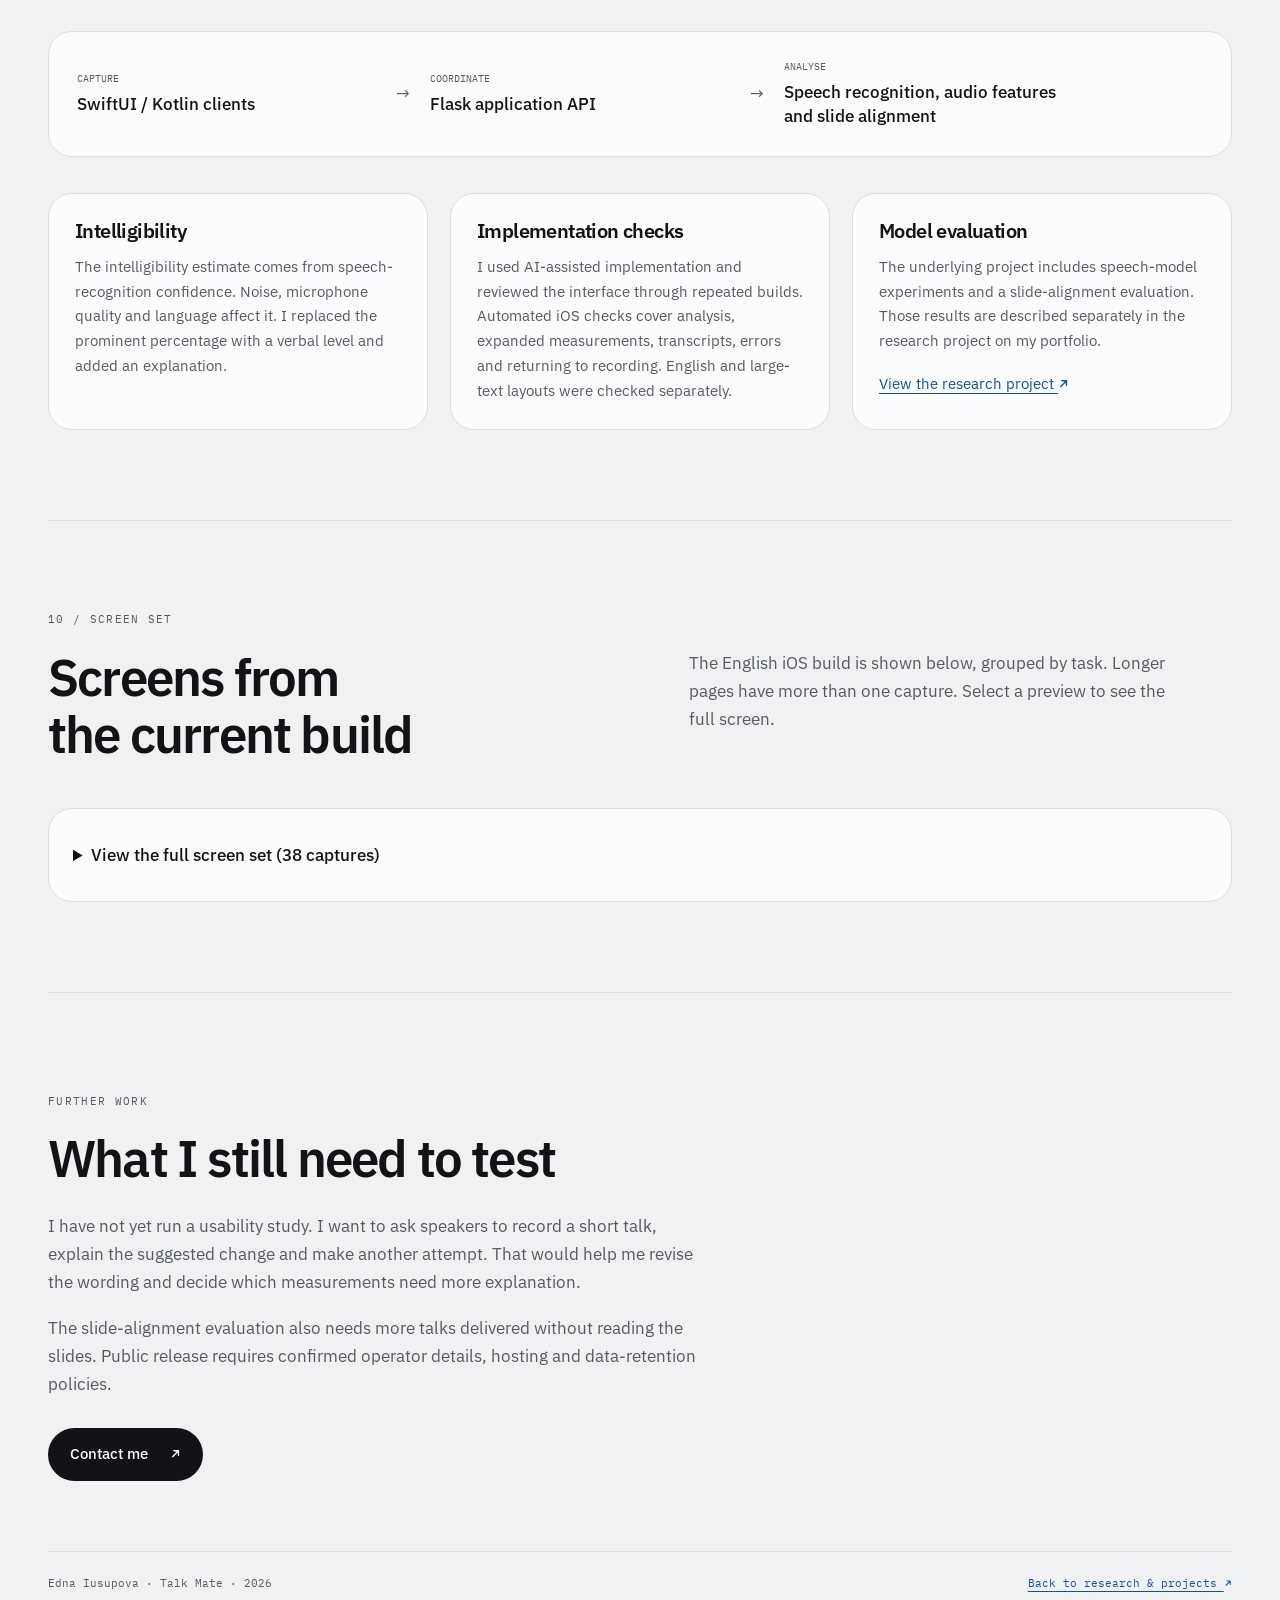
==== commit d7f27845: "Rewrite Talk Mate case copy and fix screenshot scaling" ====
--- a/talk-mate/index.html
+++ b/talk-mate/index.html
@@ -2,20 +2,20 @@
 <html lang="en">
 <head>
 <meta charset="utf-8"><meta name="viewport" content="width=device-width,initial-scale=1">
-<title>Talk Mate — speech practice, from analysis to action | Edna Iusupova</title>
-<meta name="description" content="A product and engineering case study of Talk Mate: native speech rehearsal, optional presentation slides, and feedback that gives you one clear next step.">
+<title>Talk Mate - speech rehearsal app | Edna Iusupova</title>
+<meta name="description" content="How I developed and revised Talk Mate, a mobile app for recording presentations, analysing speech and practising with PDF slides.">
 <link rel="canonical" href="https://ednaiu.github.io/talk-mate/">
-<meta property="og:type" content="article"><meta property="og:title" content="Talk Mate — a clearer way to rehearse">
-<meta property="og:description" content="From speech-analysis research to a working mobile rehearsal experience. A case study by Edna Iusupova.">
-<meta property="og:url" content="https://ednaiu.github.io/talk-mate/"><meta property="og:image" content="https://ednaiu.github.io/talk-mate/assets/cover.jpg">
+<meta property="og:type" content="article"><meta property="og:title" content="Talk Mate - speech rehearsal app">
+<meta property="og:description" content="A speech rehearsal application developed from my bachelor’s thesis at ITMO. Mobile interface, speech analysis and the changes I made in 2026.">
+<meta property="og:url" content="https://ednaiu.github.io/talk-mate/"><meta property="og:image" content="https://ednaiu.github.io/talk-mate/assets/cover.jpg?v=20261104-2">
 <meta property="og:image:width" content="1200"><meta property="og:image:height" content="630"><meta property="og:image:alt" content="Talk Mate: speech practice, with the onboarding and rehearsal review screens.">
 <meta name="twitter:card" content="summary_large_image"><meta name="author" content="Edna Iusupova">
 <link rel="icon" href="assets/app-icon.png"><link rel="preconnect" href="https://fonts.googleapis.com"><link rel="preconnect" href="https://fonts.gstatic.com" crossorigin>
 <link href="https://fonts.googleapis.com/css2?family=IBM+Plex+Sans:wght@400;500;600;700&family=IBM+Plex+Mono:wght@400;500&display=swap" rel="stylesheet">
-<link rel="stylesheet" href="case.css">
+<link rel="stylesheet" href="case.css?v=20261104-2">
 <script>try{var t=localStorage.getItem('theme');if(t==='dark'||t==='light')document.documentElement.dataset.theme=t}catch(e){}</script>
-<script type="application/ld+json">{"@context":"https://schema.org","@type":"CreativeWork","name":"Talk Mate — a clearer way to rehearse","url":"https://ednaiu.github.io/talk-mate/","author":{"@type":"Person","name":"Edna Iusupova","url":"https://ednaiu.github.io/"},"inLanguage":"en","description":"Product design and engineering case study of a working speech-rehearsal prototype."}</script>
-<script src="case.js" defer></script>
+<script type="application/ld+json">{"@context":"https://schema.org","@type":"CreativeWork","name":"Talk Mate - speech rehearsal app","url":"https://ednaiu.github.io/talk-mate/","author":{"@type":"Person","name":"Edna Iusupova","url":"https://ednaiu.github.io/"},"inLanguage":"en","description":"Product design and engineering case study of a working speech-rehearsal prototype."}</script>
+<script src="case.js?v=20261104-2" defer></script>
 </head>
 <body>
 <a class="skip" href="#main">Skip to content</a>
@@ -23,52 +23,52 @@
 <main id="main" class="shell">
 <a class="breadcrumb" href="../#work">← Back to research &amp; projects</a>
 <section class="hero" aria-label="Talk Mate project introduction">
-<div class="hero-copy"><p class="eyebrow">Product design &amp; speech technology<br>Thesis project → working prototype</p>
+<div class="hero-copy"><p class="eyebrow">Speech rehearsal application<br>ITMO thesis project, continued in 2026</p>
 <div class="brand"><img src="assets/app-icon.png" alt="" width="58" height="58"><h1>Talk Mate</h1></div>
-<p class="hero-tagline">A clearer way<br>to rehearse.</p><p class="hero-desc">Record your talk, practise with slides if you need them, and leave with one thing to try next.</p>
-<a class="button" href="#overview">Explore the case <span aria-hidden="true">↓</span></a>
+<p class="hero-tagline">An app for practising<br>presentations.</p><p class="hero-desc">I started Talk Mate during my bachelor’s thesis at ITMO. In 2026, I continued the speech-model work and revised the mobile interface.</p>
+<a class="button" href="#overview">Read the project <span aria-hidden="true">↓</span></a>
 <div class="hero-tags"><span>Native mobile</span><span>Speech analysis</span><span>RU / EN</span></div></div>
 <div class="hero-art"><a class="phone" href="assets/01_onboarding_1.webp" data-caption="Onboarding: introduce the rehearsal" aria-label="Enlarge: Onboarding: introduce the rehearsal"><img src="assets/01_onboarding_1.webp" alt="Onboarding: introduce the rehearsal" width="804" height="1748" fetchpriority=high></a><a class="phone" href="assets/28_results_summary.webp" data-caption="Rehearsal review: one clear next step" aria-label="Enlarge: Rehearsal review: one clear next step"><img src="assets/28_results_summary.webp" alt="Rehearsal review: one clear next step" width="804" height="1748" fetchpriority=high></a></div>
 </section>
-<dl class="specs"><div><dt>My work</dt><dd>Product flow, interface<br>and speech-model integration</dd></div><div><dt>Origins</dt><dd>ITMO bachelor’s thesis<br>Continued development in 2026</dd></div><div><dt>Built with</dt><dd>SwiftUI · Kotlin<br>Python · Flask · PyTorch</dd></div><div><dt>Current status</dt><dd>Working development prototype<br>iOS interface shown here</dd></div></dl>
+<dl class="specs"><div><dt>My work</dt><dd>Interface, mobile implementation<br>and speech-model integration</dd></div><div><dt>Origins</dt><dd>ITMO bachelor’s thesis<br>Continued development in 2026</dd></div><div><dt>Built with</dt><dd>SwiftUI · Kotlin<br>Python · Flask · PyTorch</dd></div><div><dt>Current status</dt><dd>Development prototype<br>iOS interface shown here</dd></div></dl>
 
-<section id="overview" class="section"><span class="section-no">01 / The problem</span>
-<div class="section-head"><h2>Practice needs a next step.</h2><p>Recording a talk is easy. Knowing what to change afterwards is harder. I wanted to turn speech-analysis outputs into a useful rehearsal loop for people preparing to speak, including people who find presenting stressful.</p></div>
-<div class="problem"><div class="scenario"><p class="overline">Design scenario · not an interview quote</p><p>I have a presentation coming up. I want to practise privately, understand one thing I can improve, and try again.</p></div><div class="decisions"><h3>The design brief</h3><ul><li>Let people start with a voice recording; slides stay optional.</li><li>Make feedback specific to the recording rather than a judgement of the speaker.</li><li>Keep the next action visible and the technical detail available.</li></ul></div></div>
+<section id="overview" class="section"><span class="section-no">01 / Project scope</span>
+<div class="section-head"><h2>What I worked on</h2><p>Talk Mate records a presentation and sends it to a server for speech analysis. The intended users include people who are nervous about presenting. This revision focused on how they start a recording and read the feedback afterwards.</p></div>
+<div class="problem"><div class="scenario"><p class="overline">2026 interface revision</p><p>Recording and analysis were already implemented. I revised onboarding, recording controls, typography and the order of information on the results screen.</p></div><div class="decisions"><h3>Changes in this revision</h3><ul><li>A more visible recording button and a labelled PDF attachment control.</li><li>A short summary and a suggested exercise at the top of the results.</li><li>Detailed measurements under an expandable section.</li></ul></div></div>
 </section>
 
-<section class="section"><span class="section-no">02 / The core loop</span><div class="section-head"><h2>Record. Understand.<br>Try again.</h2><p>The same loop connects the product flow and the interface. Account access, settings and history support it; the rehearsal remains the main task.</p></div>
-<ol class="flow"><li><h3>Make one attempt</h3><p>Record freely or attach a PDF and move through the slides while speaking.</p></li><li><h3>Find one next step</h3><p>Read a short observation, then a concrete suggestion. Open the metrics when needed.</p></li><li><h3>Repeat with intention</h3><p>Return directly to recording. Revisit previous sessions and progress separately.</p></li></ol></section>
+<section class="section"><span class="section-no">02 / Session flow</span><div class="section-head"><h2>How a rehearsal works</h2><p>The app sends the recording to the configured server. Saved sessions can be reopened from history, and the results screen has a button to start another recording.</p></div>
+<ol class="flow"><li><h3>Record</h3><p>Speak without slides, or attach a PDF and turn the pages during recording.</p></li><li><h3>Read the feedback</h3><p>The summary is followed by a suggested exercise. The measurements and transcript are available below.</p></li><li><h3>Record again</h3><p>The repeat button opens the recorder. Previous attempts remain in the session history.</p></li></ol></section>
 
-<section id="design" class="section"><span class="section-no">03 / First-time experience</span><div class="section-head"><h2>Show the practice.<br>Then explain the detail.</h2><p>Three onboarding screens introduce the purpose, the choice to use slides, and the feedback loop. The microphone character carries the identity; each step keeps one primary action.</p></div>
-<div class="stage pink-stage"><div class="phone-row three"><figure><a class="phone" href="assets/01_onboarding_1.webp" data-caption="Onboarding: start" aria-label="Enlarge: Onboarding: start"><img src="assets/01_onboarding_1.webp" alt="Onboarding: start" width="804" height="1748" loading=lazy></a><figcaption><strong>The purpose</strong><span>What the app helps you practise.</span></figcaption></figure><figure><a class="phone" href="assets/02_onboarding_2.webp" data-caption="Onboarding: slides" aria-label="Enlarge: Onboarding: slides"><img src="assets/02_onboarding_2.webp" alt="Onboarding: slides" width="804" height="1748" loading=lazy></a><figcaption><strong>The choice</strong><span>Use a presentation or speak freely.</span></figcaption></figure><figure><a class="phone" href="assets/03_onboarding_3.webp" data-caption="Onboarding: review" aria-label="Enlarge: Onboarding: review"><img src="assets/03_onboarding_3.webp" alt="Onboarding: review" width="804" height="1748" loading=lazy></a><figcaption><strong>The loop</strong><span>Review, learn and try another take.</span></figcaption></figure></div></div><p class="caption">Screens from the running iOS prototype. The illustrations are examples of the experience, not results from a real user.</p></section>
+<section id="design" class="section"><span class="section-no">03 / Onboarding</span><div class="section-head"><h2>Introducing the app</h2><p>The three screens explain what the app analyses, how to use slides and what the feedback looks like. Existing users can go straight to login.</p></div>
+<div class="stage pink-stage"><div class="phone-row three"><figure><a class="phone" href="assets/01_onboarding_1.webp" data-caption="Onboarding: start" aria-label="Enlarge: Onboarding: start"><img src="assets/01_onboarding_1.webp" alt="Onboarding: start" width="804" height="1748" loading=lazy></a><figcaption><strong>Recording</strong><span>What will be analysed.</span></figcaption></figure><figure><a class="phone" href="assets/02_onboarding_2.webp" data-caption="Onboarding: slides" aria-label="Enlarge: Onboarding: slides"><img src="assets/02_onboarding_2.webp" alt="Onboarding: slides" width="804" height="1748" loading=lazy></a><figcaption><strong>Slides</strong><span>PDF support is optional.</span></figcaption></figure><figure><a class="phone" href="assets/03_onboarding_3.webp" data-caption="Onboarding: review" aria-label="Enlarge: Onboarding: review"><img src="assets/03_onboarding_3.webp" alt="Onboarding: review" width="804" height="1748" loading=lazy></a><figcaption><strong>Feedback</strong><span>An example of the review screen.</span></figcaption></figure></div></div><p class="caption">English screens from the running iOS prototype. The examples use demonstration data.</p></section>
 
-<section class="section"><span class="section-no">04 / Rehearsal</span><div class="section-head"><h2>Your talk.<br>With or without slides.</h2><p>Slide support belongs inside the rehearsal rather than in a separate workflow. A PDF can be attached, previewed and paged through while the recording continues.</p></div>
-<div class="split-demo"><div><h3>A recognisable recording surface</h3><ol class="copy-list"><li><strong>Make the state visible</strong><p>The timer, control label and status text distinguish recording, pause and readiness for analysis.</p></li><li><strong>Explain the attachment</strong><p>The presentation control names the PDF format and explains that it is optional.</p></li><li><strong>Keep the slide in context</strong><p>The file name, slide counter and navigation remain together. Slide changes can be recorded with timestamps.</p></li></ol></div><div class="stage pink-stage"><div class="phone-row"><a class="phone" href="assets/24_record_idle.webp" data-caption="Ready to record without slides" aria-label="Enlarge: Ready to record without slides"><img src="assets/24_record_idle.webp" alt="Ready to record without slides" width="804" height="1748" loading=lazy></a><a class="phone" href="assets/33_record_with_slides.webp" data-caption="A PDF attached to the rehearsal" aria-label="Enlarge: A PDF attached to the rehearsal"><img src="assets/33_record_with_slides.webp" alt="A PDF attached to the rehearsal" width="804" height="1748" loading=lazy></a></div></div></div></section>
+<section class="section"><span class="section-no">04 / Recording</span><div class="section-head"><h2>Recording with PDF slides</h2><p>Attaching a PDF opens a slide preview in the recorder. Page changes are saved with timestamps, which the server can use when matching the speech to the presentation.</p></div>
+<div class="split-demo"><div><h3>Recording controls</h3><ol class="copy-list"><li><strong>Start, pause and stop</strong><p>The earlier controls looked inactive during review. I strengthened the start button and added text labels for the recording states.</p></li><li><strong>Attaching a presentation</strong><p>The control now says “Add presentation”, names the PDF format and explains that the attachment is optional.</p></li><li><strong>Moving through slides</strong><p>The file name, current page and navigation sit together below the timer. A presentation can also be removed before analysis.</p></li></ol></div><div class="stage pink-stage"><div class="phone-row"><a class="phone" href="assets/24_record_idle.webp" data-caption="Ready to record without slides" aria-label="Enlarge: Ready to record without slides"><img src="assets/24_record_idle.webp" alt="Ready to record without slides" width="804" height="1748" loading=lazy></a><a class="phone" href="assets/33_record_with_slides.webp" data-caption="A PDF attached to the rehearsal" aria-label="Enlarge: A PDF attached to the rehearsal"><img src="assets/33_record_with_slides.webp" alt="A PDF attached to the rehearsal" width="804" height="1748" loading=lazy></a></div></div></div></section>
 
-<section class="section"><span class="section-no">05 / Feedback iteration</span><div class="section-head"><h2>From a report<br>to a next step.</h2><p>The earlier screen led with a long list of measurements. In the revised flow, the first view gives a recording-specific observation and one action, with the repeat button before the metrics.</p></div>
-<div class="review-demo"><figure class="comparison"><div class="segmented" role="group" aria-label="Compare results screen iterations"><button type="button" data-comparison="before" aria-pressed="false">Earlier</button><button type="button" data-comparison="after" aria-pressed="true">Revised</button></div><a class="phone" href="assets/28_results_summary.webp" aria-label="Open revised results screenshot"><img id="comparison-image" src="assets/28_results_summary.webp" alt="Updated results screen: a short observation, one next step and a repeat button." width="804" height="1748" loading="lazy"></a><figcaption id="comparison-caption" aria-live="polite">Current iteration · next step first</figcaption></figure>
-<div><h3>Less to interpret at once</h3><ol class="copy-list"><li><strong>An observation, not a score</strong><p>For example, the model reports that the recording sounds quiet. The wording stays about this recording.</p></li><li><strong>A concrete thing to try</strong><p>Record one sentence at the same microphone distance and check whether every word is easy to hear.</p></li><li><strong>Detail when it helps</strong><p>Pace and filler words are visible first. Volume, intonation and intelligibility open under “All metrics”.</p></li></ol><p class="caption">This is a documented design iteration, not an A/B test. Its effect on comprehension and willingness to practise still needs user evaluation.</p><noscript><p><a href="assets/results-before.webp">View the earlier results screen</a></p></noscript></div></div></section>
+<section class="section"><span class="section-no">05 / Results screen</span><div class="section-head"><h2>Revising the results screen</h2><p>The first version showed six measurements before any advice. I moved the summary, suggested exercise and repeat button above the measurements. The comparison shows both versions.</p></div>
+<div class="review-demo"><figure class="comparison"><div class="segmented" role="group" aria-label="Compare results screen iterations"><button type="button" data-comparison="before" aria-pressed="false">Earlier</button><button type="button" data-comparison="after" aria-pressed="true">Revised</button></div><a class="phone" href="assets/28_results_summary.webp" aria-label="Open revised results screenshot"><img id="comparison-image" src="assets/28_results_summary.webp" alt="Updated results screen: a short observation, one next step and a repeat button." width="804" height="1748" loading="lazy"></a><figcaption id="comparison-caption" aria-live="polite">Revised results screen</figcaption></figure>
+<div><h3>What changed</h3><ol class="copy-list"><li><strong>The summary describes the recording</strong><p>For a quiet recording, the summary reports low volume. It avoids turning that measurement into an assessment of the speaker’s ability.</p></li><li><strong>The exercise comes before the measurements</strong><p>The quiet-recording example asks the speaker to record a sentence at the same distance from the microphone and listen back.</p></li><li><strong>Additional measurements can be expanded</strong><p>Pace and filler words stay visible. “All metrics” opens volume, intonation and intelligibility, with an explanation of their limits.</p></li></ol><p class="caption">These changes came from interface review. The earlier screenshot is from the Russian build.</p><noscript><p><a href="assets/results-before.webp">View the earlier results screen</a></p></noscript></div></div></section>
 
-<section class="section"><span class="section-no">06 / Reflection over time</span><div class="section-head"><h2>Look back without<br>losing the next attempt.</h2><p>History keeps previous recordings accessible. The profile brings recent sessions and a pace trend together, while the progress view exposes the underlying measures. Example charts below use synthetic data.</p></div>
-<div class="stage"><div class="phone-row"><figure><a class="phone" href="assets/12_profile_top.webp" data-caption="Profile with recent sessions and a pace trend" aria-label="Enlarge: Profile with recent sessions and a pace trend"><img src="assets/12_profile_top.webp" alt="Profile with recent sessions and a pace trend" width="804" height="1748" loading=lazy></a><figcaption><strong>Your practice, in one place</strong><span>A clear route back to another rehearsal.</span></figcaption></figure><figure><a class="phone" href="assets/22_stats_top.webp" data-caption="Progress charts with synthetic demonstration data" aria-label="Enlarge: Progress charts with synthetic demonstration data"><img src="assets/22_stats_top.webp" alt="Progress charts with synthetic demonstration data" width="804" height="1748" loading=lazy></a><figcaption><strong>Measures over time</strong><span>Trends to interpret in context.</span></figcaption></figure></div></div></section>
+<section class="section"><span class="section-no">06 / History and progress</span><div class="section-head"><h2>Revisiting recordings</h2><p>The profile shows recent sessions and a pace trend. The progress page has separate charts for pace, filler words, volume, intonation and intelligibility. The charts shown here contain synthetic data.</p></div>
+<div class="stage"><div class="phone-row"><figure><a class="phone" href="assets/12_profile_top.webp" data-caption="Profile with recent sessions and a pace trend" aria-label="Enlarge: Profile with recent sessions and a pace trend"><img src="assets/12_profile_top.webp" alt="Profile with recent sessions and a pace trend" width="804" height="1748" loading=lazy></a><figcaption><strong>Profile</strong><span>Recent sessions and a pace trend.</span></figcaption></figure><figure><a class="phone" href="assets/22_stats_top.webp" data-caption="Progress charts with synthetic demonstration data" aria-label="Enlarge: Progress charts with synthetic demonstration data"><img src="assets/22_stats_top.webp" alt="Progress charts with synthetic demonstration data" width="804" height="1748" loading=lazy></a><figcaption><strong>Progress</strong><span>Measurements from saved recordings.</span></figcaption></figure></div></div></section>
 
-<section class="section"><span class="section-no">07 / Visual system</span><div class="section-head"><h2>A friendly character.<br>A consistent interface.</h2><p>The existing microphone character and pink–blue identity remain. The refinement focuses on consistent type roles, clearer text contrast and layouts that accommodate larger text.</p></div>
-<div class="token-grid"><article class="type-panel"><p class="overline">Wordmark / Manrope 650</p><div class="wordmark">Talk Mate</div><p>The wordmark keeps its own voice. The iOS interface uses the system typeface with shared title, body and caption roles.</p><div class="token-notes"><span>System UI type</span><span>Dynamic Type</span><span>24–32 pt cards</span></div></article><article class="palette"><p class="overline">Colour by role</p><div class="swatches"><div class="swatch" style="background:#FCE4EC">#FCE4EC</div><div class="swatch" style="background:#4664D6">#4664D6</div><div class="swatch" style="background:#4346B5">#4346B5</div><div class="swatch" style="background:#111111">#111111</div></div><p>Pink groups the experience. Blue marks the primary action. Darker violet provides a readable text accent; most reading text stays dark.</p></article></div><p class="caption">Colour, corner radius and the character are identity choices. I do not claim that these visual choices reduce anxiety.</p></section>
+<section class="section"><span class="section-no">07 / Interface styles</span><div class="section-head"><h2>Type, colour and controls</h2><p>I kept the microphone character and pink and blue palette. I replaced thin and decorative interface fonts with shared system styles, darkened the results text and adjusted layouts for larger text sizes.</p></div>
+<div class="token-grid"><article class="type-panel"><p class="overline">Wordmark / Manrope 650</p><div class="wordmark">Talk Mate</div><p>The wordmark uses Manrope at weight 650. The iOS interface uses the system typeface, with shared styles for headings, body text and captions.</p><div class="token-notes"><span>System UI type</span><span>Dynamic Type</span><span>Card radius: 24-32 pt</span></div></article><article class="palette"><p class="overline">Colour by role</p><div class="swatches"><div class="swatch" style="background:#FCE4EC">#FCE4EC</div><div class="swatch" style="background:#4664D6">#4664D6</div><div class="swatch" style="background:#4346B5">#4346B5</div><div class="swatch" style="background:#111111">#111111</div></div><p>Pink is used on onboarding and recording surfaces. Primary actions are blue. Most text is dark, with violet used for text actions such as “All metrics”.</p></article></div><p class="caption">These colour and type values are taken from the current iOS build.</p></section>
 
-<section id="evidence" class="section"><span class="section-no">08 / Research and judgement</span><div class="section-head"><h2>Research informs.<br>Testing decides.</h2><p>I used recent work on speaking feedback to inform the direction, while keeping its setting and limits visible. Neither study evaluates Talk Mate or establishes an ideal mobile layout.</p></div>
-<div class="evidence-grid"><article class="evidence"><p class="overline">2025 / Expert perspectives / Preprint</p><h3>Make feedback selected and actionable.</h3><p>Fourati and colleagues interviewed 16 experts and ran two workshops with seven experts. Their qualitative findings informed the emphasis on contextual feedback that connects observations to actions.</p><a href="https://arxiv.org/html/2507.07930v2">Read the study <svg viewBox="0 0 12 12" width=".75em" height=".75em" aria-hidden="true" style="display:inline-block;vertical-align:-.04em;overflow:visible"><path d="M3 9L9 3M4.2 3H9V7.8" fill="none" stroke="currentColor" stroke-width="1.5" stroke-linecap="round" stroke-linejoin="round"/></svg></a></article><article class="evidence"><p class="overline">2026 / VR coaching / Controlled study</p><h3>Connect feedback to another attempt.</h3><p>Chang and colleagues studied 120 participants in VR public-speaking practice. The work supports investigating adaptive feedback across repeated attempts, with a transfer gap to a mobile, self-guided experience.</p><a href="https://www.frontiersin.org/journals/psychology/articles/10.3389/fpsyg.2026.1886780/full">Read the study <svg viewBox="0 0 12 12" width=".75em" height=".75em" aria-hidden="true" style="display:inline-block;vertical-align:-.04em;overflow:visible"><path d="M3 9L9 3M4.2 3H9V7.8" fill="none" stroke="currentColor" stroke-width="1.5" stroke-linecap="round" stroke-linejoin="round"/></svg></a></article></div>
-<p class="boundary">The specific choice of one suggestion, this section order and the visual treatment are design hypotheses. No Talk Mate user study demonstrating reduced anxiety or improved speaking performance is claimed.</p></section>
+<section id="evidence" class="section"><span class="section-no">08 / Research references</span><div class="section-head"><h2>Studies I referred to</h2><p>I referred to two recent studies while revising the feedback. They concern public-speaking practice in different settings and do not evaluate this app.</p></div>
+<div class="evidence-grid"><article class="evidence"><p class="overline">2025 / Expert perspectives / Preprint</p><h3>Interviews with speaking coaches</h3><p>Fourati and colleagues interviewed 16 speaking coaches and ran two workshops with seven experts. Their discussion of feedback that speakers can act on informed the wording of the suggested exercises.</p><a href="https://arxiv.org/html/2507.07930v2">Read the study <svg viewBox="0 0 12 12" width=".75em" height=".75em" aria-hidden="true" style="display:inline-block;vertical-align:-.04em;overflow:visible"><path d="M3 9L9 3M4.2 3H9V7.8" fill="none" stroke="currentColor" stroke-width="1.5" stroke-linecap="round" stroke-linejoin="round"/></svg></a></article><article class="evidence"><p class="overline">2026 / VR coaching / Controlled study</p><h3>Adaptive coaching in VR</h3><p>Chang and colleagues studied 120 participants practising speeches in VR. I used the coaching between attempts as a reference for the rehearsal flow. The study’s results cannot establish how a self-guided mobile app will perform.</p><a href="https://www.frontiersin.org/journals/psychology/articles/10.3389/fpsyg.2026.1886780/full">Read the study <svg viewBox="0 0 12 12" width=".75em" height=".75em" aria-hidden="true" style="display:inline-block;vertical-align:-.04em;overflow:visible"><path d="M3 9L9 3M4.2 3H9V7.8" fill="none" stroke="currentColor" stroke-width="1.5" stroke-linecap="round" stroke-linejoin="round"/></svg></a></article></div>
+<p class="boundary">The decision to show one exercise first still needs testing with speakers. These references do not establish that the interface improves speaking performance or reduces anxiety.</p></section>
 
-<section class="section"><span class="section-no">09 / Design meets implementation</span><div class="section-head"><h2>The model is part<br>of the experience.</h2><p>The application connects native recording to a Python analysis service. Designing the result also means deciding what an uncertain model output should mean to the person reading it.</p></div>
+<section class="section"><span class="section-no">09 / Implementation</span><div class="section-head"><h2>Speech analysis and its limits</h2><p>The mobile clients connect to a Flask API and a separate Python speech-analysis service. Model output also affected the interface: I needed to explain what each estimate measures and where it can be unreliable.</p></div>
 <div class="architecture" aria-label="System overview"><div><span>CAPTURE</span><strong>SwiftUI / Kotlin clients</strong></div><span aria-hidden="true">→</span><div><span>COORDINATE</span><strong>Flask application API</strong></div><span aria-hidden="true">→</span><div><span>ANALYSE</span><strong>Speech recognition, audio features<br>and slide alignment</strong></div></div>
-<div class="outcomes"><article><h3>Keep estimates honest</h3><p>The results screen explains the limits of intelligibility estimates. A model-confidence percentage is not presented as a precise speaking grade.</p></article><article><h3>Test the whole path</h3><p>The 2026 iteration used AI-assisted implementation, iterative visual review and automated iOS checks. These cover analysis, expanded details, transcripts, retry behaviour and returning to recording, with separate English and large-text checks.</p></article><article><h3>Separate model research</h3><p>The speech-model experiments are part of the underlying research project. Their benchmark results do not establish the effectiveness of the interface.</p><p><a href="../#speech-feedback">View the research project <svg viewBox="0 0 12 12" width=".75em" height=".75em" aria-hidden="true" style="display:inline-block;vertical-align:-.04em;overflow:visible"><path d="M3 9L9 3M4.2 3H9V7.8" fill="none" stroke="currentColor" stroke-width="1.5" stroke-linecap="round" stroke-linejoin="round"/></svg></a></p></article></div>
+<div class="outcomes"><article><h3>Intelligibility</h3><p>The intelligibility estimate comes from speech-recognition confidence. Noise, microphone quality and language affect it. I replaced the prominent percentage with a verbal level and added an explanation.</p></article><article><h3>Implementation checks</h3><p>I used AI-assisted implementation and reviewed the interface through repeated builds. Automated iOS checks cover analysis, expanded measurements, transcripts, errors and returning to recording. English and large-text layouts were checked separately.</p></article><article><h3>Model evaluation</h3><p>The underlying project includes speech-model experiments and a slide-alignment evaluation. Those results are described separately in the research project on my portfolio.</p><p><a href="../#speech-feedback">View the research project <svg viewBox="0 0 12 12" width=".75em" height=".75em" aria-hidden="true" style="display:inline-block;vertical-align:-.04em;overflow:visible"><path d="M3 9L9 3M4.2 3H9V7.8" fill="none" stroke="currentColor" stroke-width="1.5" stroke-linecap="round" stroke-linejoin="round"/></svg></a></p></article></div>
 </section>
 
-<section id="screens" class="section"><span class="section-no">10 / The working prototype</span><div class="section-head"><h2>A complete flow,<br>not a single screen.</h2><p>The current prototype includes onboarding, account access, recording, PDF support, feedback, history, articles, progress and server settings. The screen library shows the English iOS build, including empty and error states.</p></div>
-<details class="library"><summary>Explore all 38 screens and states</summary><p>Native iOS captures with demonstration data. Long screens include multiple scroll positions. Legal documents are visibly marked as drafts. Select a screen to enlarge it.</p><div class="screen-grid"><figure><a href="assets/01_onboarding_1.webp" data-caption="Onboarding: start"><img src="assets/01_onboarding_1.webp" alt="Onboarding: start" width="804" height="1748" loading="lazy"></a><figcaption>01 · Onboarding: start</figcaption></figure><figure><a href="assets/02_onboarding_2.webp" data-caption="Onboarding: slides"><img src="assets/02_onboarding_2.webp" alt="Onboarding: slides" width="804" height="1748" loading="lazy"></a><figcaption>02 · Onboarding: slides</figcaption></figure><figure><a href="assets/03_onboarding_3.webp" data-caption="Onboarding: review"><img src="assets/03_onboarding_3.webp" alt="Onboarding: review" width="804" height="1748" loading="lazy"></a><figcaption>03 · Onboarding: review</figcaption></figure><figure><a href="assets/04_terms_draft.webp" data-caption="Terms: draft"><img src="assets/04_terms_draft.webp" alt="Terms: draft" width="804" height="1748" loading="lazy"></a><figcaption>04 · Terms: draft</figcaption></figure><figure><a href="assets/05_privacy_draft.webp" data-caption="Privacy: draft"><img src="assets/05_privacy_draft.webp" alt="Privacy: draft" width="804" height="1748" loading="lazy"></a><figcaption>05 · Privacy: draft</figcaption></figure><figure><a href="assets/06_signup_top.webp" data-caption="Sign up: top"><img src="assets/06_signup_top.webp" alt="Sign up: top" width="804" height="1748" loading="lazy"></a><figcaption>06 · Sign up: top</figcaption></figure><figure><a href="assets/07_signup_bottom.webp" data-caption="Sign up: bottom"><img src="assets/07_signup_bottom.webp" alt="Sign up: bottom" width="804" height="1748" loading="lazy"></a><figcaption>07 · Sign up: bottom</figcaption></figure><figure><a href="assets/08_login.webp" data-caption="Log in"><img src="assets/08_login.webp" alt="Log in" width="804" height="1748" loading="lazy"></a><figcaption>08 · Log in</figcaption></figure><figure><a href="assets/09_recovery_email.webp" data-caption="Reset password: email"><img src="assets/09_recovery_email.webp" alt="Reset password: email" width="804" height="1748" loading="lazy"></a><figcaption>09 · Reset password: email</figcaption></figure><figure><a href="assets/10_recovery_code.webp" data-caption="Reset password: code"><img src="assets/10_recovery_code.webp" alt="Reset password: code" width="804" height="1748" loading="lazy"></a><figcaption>10 · Reset password: code</figcaption></figure><figure><a href="assets/11_home.webp" data-caption="Home"><img src="assets/11_home.webp" alt="Home" width="804" height="1748" loading="lazy"></a><figcaption>11 · Home</figcaption></figure><figure><a href="assets/12_profile_top.webp" data-caption="Profile: top"><img src="assets/12_profile_top.webp" alt="Profile: top" width="804" height="1748" loading="lazy"></a><figcaption>12 · Profile: top</figcaption></figure><figure><a href="assets/13_profile_bottom.webp" data-caption="Profile: bottom"><img src="assets/13_profile_bottom.webp" alt="Profile: bottom" width="804" height="1748" loading="lazy"></a><figcaption>13 · Profile: bottom</figcaption></figure><figure><a href="assets/14_settings_top.webp" data-caption="Settings: top"><img src="assets/14_settings_top.webp" alt="Settings: top" width="804" height="1748" loading="lazy"></a><figcaption>14 · Settings: top</figcaption></figure><figure><a href="assets/15_settings_bottom.webp" data-caption="Settings: bottom"><img src="assets/15_settings_bottom.webp" alt="Settings: bottom" width="804" height="1748" loading="lazy"></a><figcaption>15 · Settings: bottom</figcaption></figure><figure><a href="assets/16_trainings.webp" data-caption="Sessions"><img src="assets/16_trainings.webp" alt="Sessions" width="804" height="1748" loading="lazy"></a><figcaption>16 · Sessions</figcaption></figure><figure><a href="assets/17_articles.webp" data-caption="Articles"><img src="assets/17_articles.webp" alt="Articles" width="804" height="1748" loading="lazy"></a><figcaption>17 · Articles</figcaption></figure><figure><a href="assets/18_article_1.webp" data-caption="Article: gestures"><img src="assets/18_article_1.webp" alt="Article: gestures" width="804" height="1748" loading="lazy"></a><figcaption>18 · Article: gestures</figcaption></figure><figure><a href="assets/19_article_2.webp" data-caption="Article: venue"><img src="assets/19_article_2.webp" alt="Article: venue" width="804" height="1748" loading="lazy"></a><figcaption>19 · Article: venue</figcaption></figure><figure><a href="assets/20_article_3.webp" data-caption="Article: slides"><img src="assets/20_article_3.webp" alt="Article: slides" width="804" height="1748" loading="lazy"></a><figcaption>20 · Article: slides</figcaption></figure><figure><a href="assets/21_article_4.webp" data-caption="Article: warm-up"><img src="assets/21_article_4.webp" alt="Article: warm-up" width="804" height="1748" loading="lazy"></a><figcaption>21 · Article: warm-up</figcaption></figure><figure><a href="assets/22_stats_top.webp" data-caption="Progress: top"><img src="assets/22_stats_top.webp" alt="Progress: top" width="804" height="1748" loading="lazy"></a><figcaption>22 · Progress: top</figcaption></figure><figure><a href="assets/23_stats_middle.webp" data-caption="Progress: middle"><img src="assets/23_stats_middle.webp" alt="Progress: middle" width="804" height="1748" loading="lazy"></a><figcaption>23 · Progress: middle</figcaption></figure><figure><a href="assets/24_record_idle.webp" data-caption="Recording: idle"><img src="assets/24_record_idle.webp" alt="Recording: idle" width="804" height="1748" loading="lazy"></a><figcaption>24 · Recording: idle</figcaption></figure><figure><a href="assets/25_record_active.webp" data-caption="Recording: active"><img src="assets/25_record_active.webp" alt="Recording: active" width="804" height="1748" loading="lazy"></a><figcaption>25 · Recording: active</figcaption></figure><figure><a href="assets/26_record_paused.webp" data-caption="Recording: paused"><img src="assets/26_record_paused.webp" alt="Recording: paused" width="804" height="1748" loading="lazy"></a><figcaption>26 · Recording: paused</figcaption></figure><figure><a href="assets/27_record_ready.webp" data-caption="Recording: ready"><img src="assets/27_record_ready.webp" alt="Recording: ready" width="804" height="1748" loading="lazy"></a><figcaption>27 · Recording: ready</figcaption></figure><figure><a href="assets/28_results_summary.webp" data-caption="Review: summary"><img src="assets/28_results_summary.webp" alt="Review: summary" width="804" height="1748" loading="lazy"></a><figcaption>28 · Review: summary</figcaption></figure><figure><a href="assets/29_results_metrics.webp" data-caption="Review: metrics"><img src="assets/29_results_metrics.webp" alt="Review: metrics" width="804" height="1748" loading="lazy"></a><figcaption>29 · Review: metrics</figcaption></figure><figure><a href="assets/30_results_details.webp" data-caption="Review: details"><img src="assets/30_results_details.webp" alt="Review: details" width="804" height="1748" loading="lazy"></a><figcaption>30 · Review: details</figcaption></figure><figure><a href="assets/31_results_content.webp" data-caption="Review: content"><img src="assets/31_results_content.webp" alt="Review: content" width="804" height="1748" loading="lazy"></a><figcaption>31 · Review: content</figcaption></figure><figure><a href="assets/32_results_transcript.webp" data-caption="Review: transcript"><img src="assets/32_results_transcript.webp" alt="Review: transcript" width="804" height="1748" loading="lazy"></a><figcaption>32 · Review: transcript</figcaption></figure><figure><a href="assets/33_record_with_slides.webp" data-caption="Recording with PDF"><img src="assets/33_record_with_slides.webp" alt="Recording with PDF" width="804" height="1748" loading="lazy"></a><figcaption>33 · Recording with PDF</figcaption></figure><figure><a href="assets/34_slide_viewer.webp" data-caption="PDF viewer: slide 2"><img src="assets/34_slide_viewer.webp" alt="PDF viewer: slide 2" width="804" height="1748" loading="lazy"></a><figcaption>34 · PDF viewer: slide 2</figcaption></figure><figure><a href="assets/35_results_slides.webp" data-caption="Slides review"><img src="assets/35_results_slides.webp" alt="Slides review" width="804" height="1748" loading="lazy"></a><figcaption>35 · Slides review</figcaption></figure><figure><a href="assets/36_stats_empty.webp" data-caption="Progress: empty"><img src="assets/36_stats_empty.webp" alt="Progress: empty" width="804" height="1748" loading="lazy"></a><figcaption>36 · Progress: empty</figcaption></figure><figure><a href="assets/37_connection_error.webp" data-caption="Connection error"><img src="assets/37_connection_error.webp" alt="Connection error" width="804" height="1748" loading="lazy"></a><figcaption>37 · Connection error</figcaption></figure><figure><a href="assets/38_stats_bottom.webp" data-caption="Progress: bottom"><img src="assets/38_stats_bottom.webp" alt="Progress: bottom" width="804" height="1748" loading="lazy"></a><figcaption>38 · Progress: bottom</figcaption></figure></div></details></section>
+<section id="screens" class="section"><span class="section-no">10 / Screen set</span><div class="section-head"><h2>Screens from the current build</h2><p>The English iOS build is shown below, grouped by task. Longer pages have more than one capture. Select a preview to see the full screen.</p></div>
+<details class="library"><summary>View the full screen set (38 captures)</summary><p>These captures use demonstration data. The terms and privacy documents are drafts.</p><section class="screen-group" aria-labelledby="screen-group-0"><h3 id="screen-group-0">Account access</h3><div class="screen-grid"><figure><a href="assets/01_onboarding_1.webp" data-caption="Onboarding: start"><img src="assets/01_onboarding_1.webp" alt="Onboarding: start" width="804" height="1748" loading="lazy"></a><figcaption>Onboarding: start</figcaption></figure><figure><a href="assets/02_onboarding_2.webp" data-caption="Onboarding: slides"><img src="assets/02_onboarding_2.webp" alt="Onboarding: slides" width="804" height="1748" loading="lazy"></a><figcaption>Onboarding: slides</figcaption></figure><figure><a href="assets/03_onboarding_3.webp" data-caption="Onboarding: review"><img src="assets/03_onboarding_3.webp" alt="Onboarding: review" width="804" height="1748" loading="lazy"></a><figcaption>Onboarding: review</figcaption></figure><figure><a href="assets/08_login.webp" data-caption="Log in"><img src="assets/08_login.webp" alt="Log in" width="804" height="1748" loading="lazy"></a><figcaption>Log in</figcaption></figure><figure><a href="assets/06_signup_top.webp" data-caption="Sign up: top"><img src="assets/06_signup_top.webp" alt="Sign up: top" width="804" height="1748" loading="lazy"></a><figcaption>Sign up: top</figcaption></figure><figure><a href="assets/07_signup_bottom.webp" data-caption="Sign up: bottom"><img src="assets/07_signup_bottom.webp" alt="Sign up: bottom" width="804" height="1748" loading="lazy"></a><figcaption>Sign up: bottom</figcaption></figure><figure><a href="assets/09_recovery_email.webp" data-caption="Reset password: email"><img src="assets/09_recovery_email.webp" alt="Reset password: email" width="804" height="1748" loading="lazy"></a><figcaption>Reset password: email</figcaption></figure><figure><a href="assets/10_recovery_code.webp" data-caption="Reset password: code"><img src="assets/10_recovery_code.webp" alt="Reset password: code" width="804" height="1748" loading="lazy"></a><figcaption>Reset password: code</figcaption></figure></div></section><section class="screen-group" aria-labelledby="screen-group-1"><h3 id="screen-group-1">Recording</h3><div class="screen-grid"><figure><a href="assets/24_record_idle.webp" data-caption="Recording: idle"><img src="assets/24_record_idle.webp" alt="Recording: idle" width="804" height="1748" loading="lazy"></a><figcaption>Recording: idle</figcaption></figure><figure><a href="assets/25_record_active.webp" data-caption="Recording: active"><img src="assets/25_record_active.webp" alt="Recording: active" width="804" height="1748" loading="lazy"></a><figcaption>Recording: active</figcaption></figure><figure><a href="assets/26_record_paused.webp" data-caption="Recording: paused"><img src="assets/26_record_paused.webp" alt="Recording: paused" width="804" height="1748" loading="lazy"></a><figcaption>Recording: paused</figcaption></figure><figure><a href="assets/27_record_ready.webp" data-caption="Recording: ready"><img src="assets/27_record_ready.webp" alt="Recording: ready" width="804" height="1748" loading="lazy"></a><figcaption>Recording: ready</figcaption></figure><figure><a href="assets/33_record_with_slides.webp" data-caption="Recording with PDF"><img src="assets/33_record_with_slides.webp" alt="Recording with PDF" width="804" height="1748" loading="lazy"></a><figcaption>Recording with PDF</figcaption></figure><figure><a href="assets/34_slide_viewer.webp" data-caption="PDF viewer: slide 2"><img src="assets/34_slide_viewer.webp" alt="PDF viewer: slide 2" width="804" height="1748" loading="lazy"></a><figcaption>PDF viewer: slide 2</figcaption></figure></div></section><section class="screen-group" aria-labelledby="screen-group-2"><h3 id="screen-group-2">Results</h3><div class="screen-grid"><figure><a href="assets/28_results_summary.webp" data-caption="Review: summary"><img src="assets/28_results_summary.webp" alt="Review: summary" width="804" height="1748" loading="lazy"></a><figcaption>Review: summary</figcaption></figure><figure><a href="assets/29_results_metrics.webp" data-caption="Review: metrics"><img src="assets/29_results_metrics.webp" alt="Review: metrics" width="804" height="1748" loading="lazy"></a><figcaption>Review: metrics</figcaption></figure><figure><a href="assets/30_results_details.webp" data-caption="Review: details"><img src="assets/30_results_details.webp" alt="Review: details" width="804" height="1748" loading="lazy"></a><figcaption>Review: details</figcaption></figure><figure><a href="assets/31_results_content.webp" data-caption="Review: content"><img src="assets/31_results_content.webp" alt="Review: content" width="804" height="1748" loading="lazy"></a><figcaption>Review: content</figcaption></figure><figure><a href="assets/32_results_transcript.webp" data-caption="Review: transcript"><img src="assets/32_results_transcript.webp" alt="Review: transcript" width="804" height="1748" loading="lazy"></a><figcaption>Review: transcript</figcaption></figure><figure><a href="assets/35_results_slides.webp" data-caption="Slides review"><img src="assets/35_results_slides.webp" alt="Slides review" width="804" height="1748" loading="lazy"></a><figcaption>Slides review</figcaption></figure></div></section><section class="screen-group" aria-labelledby="screen-group-3"><h3 id="screen-group-3">History and progress</h3><div class="screen-grid"><figure><a href="assets/11_home.webp" data-caption="Home"><img src="assets/11_home.webp" alt="Home" width="804" height="1748" loading="lazy"></a><figcaption>Home</figcaption></figure><figure><a href="assets/12_profile_top.webp" data-caption="Profile: top"><img src="assets/12_profile_top.webp" alt="Profile: top" width="804" height="1748" loading="lazy"></a><figcaption>Profile: top</figcaption></figure><figure><a href="assets/13_profile_bottom.webp" data-caption="Profile: bottom"><img src="assets/13_profile_bottom.webp" alt="Profile: bottom" width="804" height="1748" loading="lazy"></a><figcaption>Profile: bottom</figcaption></figure><figure><a href="assets/16_trainings.webp" data-caption="Sessions"><img src="assets/16_trainings.webp" alt="Sessions" width="804" height="1748" loading="lazy"></a><figcaption>Sessions</figcaption></figure><figure><a href="assets/22_stats_top.webp" data-caption="Progress: top"><img src="assets/22_stats_top.webp" alt="Progress: top" width="804" height="1748" loading="lazy"></a><figcaption>Progress: top</figcaption></figure><figure><a href="assets/23_stats_middle.webp" data-caption="Progress: middle"><img src="assets/23_stats_middle.webp" alt="Progress: middle" width="804" height="1748" loading="lazy"></a><figcaption>Progress: middle</figcaption></figure><figure><a href="assets/38_stats_bottom.webp" data-caption="Progress: bottom"><img src="assets/38_stats_bottom.webp" alt="Progress: bottom" width="804" height="1748" loading="lazy"></a><figcaption>Progress: bottom</figcaption></figure><figure><a href="assets/36_stats_empty.webp" data-caption="Progress: empty"><img src="assets/36_stats_empty.webp" alt="Progress: empty" width="804" height="1748" loading="lazy"></a><figcaption>Progress: empty</figcaption></figure></div></section><section class="screen-group" aria-labelledby="screen-group-4"><h3 id="screen-group-4">Articles</h3><div class="screen-grid"><figure><a href="assets/17_articles.webp" data-caption="Articles"><img src="assets/17_articles.webp" alt="Articles" width="804" height="1748" loading="lazy"></a><figcaption>Articles</figcaption></figure><figure><a href="assets/18_article_1.webp" data-caption="Article: gestures"><img src="assets/18_article_1.webp" alt="Article: gestures" width="804" height="1748" loading="lazy"></a><figcaption>Article: gestures</figcaption></figure><figure><a href="assets/19_article_2.webp" data-caption="Article: venue"><img src="assets/19_article_2.webp" alt="Article: venue" width="804" height="1748" loading="lazy"></a><figcaption>Article: venue</figcaption></figure><figure><a href="assets/20_article_3.webp" data-caption="Article: slides"><img src="assets/20_article_3.webp" alt="Article: slides" width="804" height="1748" loading="lazy"></a><figcaption>Article: slides</figcaption></figure><figure><a href="assets/21_article_4.webp" data-caption="Article: warm-up"><img src="assets/21_article_4.webp" alt="Article: warm-up" width="804" height="1748" loading="lazy"></a><figcaption>Article: warm-up</figcaption></figure></div></section><section class="screen-group" aria-labelledby="screen-group-5"><h3 id="screen-group-5">Settings, documents and errors</h3><div class="screen-grid"><figure><a href="assets/14_settings_top.webp" data-caption="Settings: top"><img src="assets/14_settings_top.webp" alt="Settings: top" width="804" height="1748" loading="lazy"></a><figcaption>Settings: top</figcaption></figure><figure><a href="assets/15_settings_bottom.webp" data-caption="Settings: bottom"><img src="assets/15_settings_bottom.webp" alt="Settings: bottom" width="804" height="1748" loading="lazy"></a><figcaption>Settings: bottom</figcaption></figure><figure><a href="assets/04_terms_draft.webp" data-caption="Terms: draft"><img src="assets/04_terms_draft.webp" alt="Terms: draft" width="804" height="1748" loading="lazy"></a><figcaption>Terms: draft</figcaption></figure><figure><a href="assets/05_privacy_draft.webp" data-caption="Privacy: draft"><img src="assets/05_privacy_draft.webp" alt="Privacy: draft" width="804" height="1748" loading="lazy"></a><figcaption>Privacy: draft</figcaption></figure><figure><a href="assets/37_connection_error.webp" data-caption="Connection error"><img src="assets/37_connection_error.webp" alt="Connection error" width="804" height="1748" loading="lazy"></a><figcaption>Connection error</figcaption></figure></div></section></details></section>
 
-<section class="closing"><span class="section-no">What comes next</span><h2>Evaluate the next step,<br>not just the next screen.</h2><p>The next study should check whether people can explain the advice, choose a useful change and complete another rehearsal. Slide alignment needs a broader evaluation on freely delivered talks. Operator details, hosting and retention policies must be finalised before a public release.</p><p>This case presents a working development prototype and its design reasoning. It does not claim measured user impact.</p><a class="button" href="mailto:edna.iusupova@universite-paris-saclay.fr">Let’s talk <span aria-hidden="true"><svg viewBox="0 0 12 12" width=".75em" height=".75em" aria-hidden="true" style="display:inline-block;vertical-align:-.04em;overflow:visible"><path d="M3 9L9 3M4.2 3H9V7.8" fill="none" stroke="currentColor" stroke-width="1.5" stroke-linecap="round" stroke-linejoin="round"/></svg></span></a><footer class="footer"><span>Edna Iusupova · Talk Mate · 2026</span><a href="../#work">Back to research &amp; projects <svg viewBox="0 0 12 12" width=".75em" height=".75em" aria-hidden="true" style="display:inline-block;vertical-align:-.04em;overflow:visible"><path d="M3 9L9 3M4.2 3H9V7.8" fill="none" stroke="currentColor" stroke-width="1.5" stroke-linecap="round" stroke-linejoin="round"/></svg></a></footer></section>
+<section class="closing"><span class="section-no">Further work</span><h2>What I still need to test</h2><p>I have not yet run a usability study. I want to ask speakers to record a short talk, explain the suggested change and make another attempt. That would help me revise the wording and decide which measurements need more explanation.</p><p>The slide-alignment evaluation also needs more talks delivered without reading the slides. Public release requires confirmed operator details, hosting and data-retention policies.</p><a class="button" href="mailto:edna.iusupova@universite-paris-saclay.fr">Contact me <span aria-hidden="true"><svg viewBox="0 0 12 12" width=".75em" height=".75em" aria-hidden="true" style="display:inline-block;vertical-align:-.04em;overflow:visible"><path d="M3 9L9 3M4.2 3H9V7.8" fill="none" stroke="currentColor" stroke-width="1.5" stroke-linecap="round" stroke-linejoin="round"/></svg></span></a><footer class="footer"><span>Edna Iusupova · Talk Mate · 2026</span><a href="../#work">Back to research &amp; projects <svg viewBox="0 0 12 12" width=".75em" height=".75em" aria-hidden="true" style="display:inline-block;vertical-align:-.04em;overflow:visible"><path d="M3 9L9 3M4.2 3H9V7.8" fill="none" stroke="currentColor" stroke-width="1.5" stroke-linecap="round" stroke-linejoin="round"/></svg></a></footer></section>
 </main>
 <dialog id="screen-viewer" aria-labelledby="viewer-title"><div class="viewer-top"><p id="viewer-title">App screen</p><button type="button" id="viewer-close">Close ×</button></div><img class="viewer-image" alt="" width="804" height="1748"><div class="viewer-nav"><button id="viewer-prev" type="button">← Previous</button><span id="viewer-count" aria-live="polite"></span><button id="viewer-next" type="button">Next →</button></div></dialog>
 </body></html>
--- a/talk-mate/case.css
+++ b/talk-mate/case.css
@@ -2,7 +2,7 @@
 :root{--ground:#EFF1F3;--core:#FBFCFD;--ink:#111316;--muted:#565B62;--hair:#dce0e4;--link:#1A4FA0;--pink:#FCE4EC;--blue:#4664D6;--violet:#4346B5;--sans:'IBM Plex Sans','Segoe UI',sans-serif;--mono:'IBM Plex Mono',monospace;--shadow:0 14px 36px -22px #11131645;--pad:clamp(20px,4vw,48px)}
 :root[data-theme=dark]{--ground:#0A0B0D;--core:#131519;--ink:#ECEEF1;--muted:#a9afb7;--hair:#34383e;--link:#8CB8F7;--shadow:0 14px 36px -22px #000}
 @media(prefers-color-scheme:dark){:root:not([data-theme=light]){--ground:#0A0B0D;--core:#131519;--ink:#ECEEF1;--muted:#a9afb7;--hair:#34383e;--link:#8CB8F7}}
-*{box-sizing:border-box}html{scroll-behavior:smooth;scroll-padding-top:100px}body{margin:0;color:var(--ink);background:var(--ground);font:400 17px/1.65 var(--sans);-webkit-font-smoothing:antialiased}h1,h2,h3,p,figure{margin:0}h1,h2,h3{line-height:1.12;text-wrap:balance}h2{font-size:clamp(32px,4vw,52px);font-weight:600;letter-spacing:-1.8px}h3{font-size:23px;letter-spacing:-.6px;font-weight:600}a{color:var(--link);text-underline-offset:4px}button{font:inherit;cursor:pointer}button,a{-webkit-tap-highlight-color:transparent}button:focus-visible,a:focus-visible,summary:focus-visible{outline:3px solid var(--link);outline-offset:5px}img{max-width:100%;display:block}button{color:inherit}p+p{margin-top:18px}.shell{max-width:1280px;margin:auto;padding:0 var(--pad)}.skip{position:absolute;left:-9999px;z-index:99;background:var(--core);padding:12px}.skip:focus{left:15px;top:15px}.nav{position:sticky;top:0;z-index:30;padding:18px 12px;pointer-events:none}.nav-inner{pointer-events:auto;display:flex;align-items:center;gap:26px;width:max-content;max-width:100%;margin:auto;padding:9px 10px 9px 22px;border:1px solid var(--hair);border-radius:100px;background:var(--core);box-shadow:var(--shadow);font-size:13px}.nav a{color:var(--muted);text-decoration:none}.nav .name{color:var(--ink);font-weight:600}.nav button{font:11px var(--mono);padding:8px 12px;border:1px solid var(--hair);border-radius:99px;background:transparent}.nav a:hover{color:var(--link)}.breadcrumb{display:inline-block;margin:26px 0 24px;font:12px var(--mono);text-decoration:none;color:var(--muted)}.hero{position:relative;isolation:isolate;overflow:hidden;background:var(--pink);color:#171720;border-radius:36px;padding:clamp(28px,5vw,66px);display:grid;grid-template-columns:1fr 1fr;gap:30px;min-height:690px;align-items:center}.hero-copy{position:relative;z-index:2;max-width:500px}.eyebrow,.section-no,.overline{font:11px/1.6 var(--mono);letter-spacing:.12em;text-transform:uppercase}.hero .eyebrow{color:#555062;max-width:280px}.brand{display:flex;align-items:center;gap:16px;margin:44px 0 22px}.brand img{width:58px;height:58px;border-radius:17px}.brand h1{font:650 clamp(48px,6vw,78px)/1.1 Manrope,sans-serif;letter-spacing:-4px;white-space:nowrap}.hero-tagline{font-size:clamp(27px,3.1vw,40px);line-height:1.16;font-weight:500;letter-spacing:-1.3px;max-width:370px}.hero-desc{font-size:16px;line-height:1.6;color:#514c5b;max-width:360px;margin-top:22px}.hero .button{margin-top:30px}.button{display:inline-flex;align-items:center;justify-content:center;gap:22px;background:var(--ink);color:var(--core);padding:14px 22px;border-radius:99px;text-decoration:none;font-weight:500;font-size:15px;min-height:48px}.hero .button{background:#18171e;color:#fff}.hero-tags{display:flex;gap:12px;flex-wrap:wrap;margin-top:32px;font:10px var(--mono);color:#655c6a}.hero-tags span+span::before{content:'·';margin-right:12px}.hero-art{position:relative;min-height:550px;display:flex;align-items:center;justify-content:center;gap:0}.hero-art::before{content:'';position:absolute;width:540px;height:500px;border-radius:45% 55% 63% 37%;background:#f5cfdd;transform:rotate(-18deg);z-index:-1}.phone{border:7px solid #242329;border-radius:34px;background:#242329;overflow:hidden;box-shadow:0 18px 35px -18px #17172077;width:244px;max-width:100%;flex-shrink:0;display:block;text-decoration:none;line-height:0}.phone img{width:100%;height:auto;border-radius:26px}.hero-art .phone{width:218px;position:relative}.hero-art .phone:first-child{transform:translate(8px,-26px) rotate(-8deg);z-index:2}.hero-art .phone:nth-child(2){transform:translate(-2px,34px) rotate(8deg)}.specs{display:grid;grid-template-columns:repeat(4,1fr);gap:24px;padding:34px 4px 48px;border-bottom:1px solid var(--hair);margin-bottom:20px}.specs dt{font:10px var(--mono);text-transform:uppercase;letter-spacing:.1em;color:var(--muted);margin-bottom:8px}.specs dd{margin:0;font-size:15px;line-height:1.5}.section{padding:90px 0;border-bottom:1px solid var(--hair)}.section-no{color:var(--muted);margin-bottom:20px;display:block}.section-head{display:grid;grid-template-columns:1.05fr 1fr;gap:70px;align-items:start;margin-bottom:44px}.section-head p{color:var(--muted);max-width:490px}.section-head h2{max-width:590px}.problem{display:grid;grid-template-columns:1fr 1fr;gap:28px}.scenario{background:var(--core);border:1px solid var(--hair);border-radius:26px;padding:36px}.scenario .overline{color:var(--muted);margin-bottom:18px}.scenario p{font-size:24px;line-height:1.4;letter-spacing:-.6px}.decisions{padding:24px 16px}.decisions h3{margin-bottom:20px}.decisions ul{padding-left:20px;color:var(--muted);margin:0}.decisions li+li{margin-top:12px}.flow{list-style:none;margin:0;padding:0;display:grid;grid-template-columns:repeat(3,1fr);gap:16px;counter-reset:flow}.flow li{position:relative;background:var(--core);border:1px solid var(--hair);padding:28px;border-radius:24px;counter-increment:flow}.flow li::before{content:'0' counter(flow);display:block;font:12px var(--mono);color:var(--violet);margin-bottom:30px}.flow h3{margin-bottom:10px}.flow p{color:var(--muted);font-size:15px}.flow li:not(:last-child)::after{content:'→';position:absolute;right:-15px;top:40%;z-index:2;font-size:23px;background:var(--ground);border-radius:50%;width:30px;height:30px;line-height:26px;text-align:center;color:var(--muted)}.stage{padding:42px;background:var(--core);border-radius:32px;border:1px solid var(--hair)}.pink-stage{background:#faeaf0;border:0;color:#171720}.phone-row{display:flex;justify-content:center;align-items:flex-start;gap:clamp(20px,4vw,56px)}.phone-row figure{max-width:244px;flex:1;min-width:0}.phone-row .phone{width:100%}.phone-row figcaption{padding-top:22px;font-size:14px;line-height:1.5}.phone-row figcaption strong{display:block;margin-bottom:5px;font-weight:600}.phone-row figcaption span{color:#655c6a}.caption{color:var(--muted);font-size:12px;margin-top:16px;max-width:800px}.split-demo{display:grid;grid-template-columns:1fr 1fr;gap:60px;align-items:center}.split-demo .phone-row{gap:22px}.split-demo .phone{width:220px}.copy-list{counter-reset:copy;list-style:none;padding:0;margin:30px 0}.copy-list li{counter-increment:copy;position:relative;padding-left:38px;margin-top:22px}.copy-list li::before{content:'0' counter(copy);position:absolute;left:0;top:3px;font:11px var(--mono);color:var(--muted)}.copy-list strong{display:block;font-size:18px;margin-bottom:6px}.copy-list p{font-size:15px;color:var(--muted)}.review-demo{display:grid;grid-template-columns:1fr 1fr;gap:60px;align-items:center}.comparison{display:flex;flex-direction:column;align-items:center;background:var(--pink);padding:36px;border-radius:30px;color:#171720}.segmented{display:flex;padding:4px;border-radius:99px;background:#ffffffaa;margin-bottom:26px;border:1px solid #e3ced7}.segmented button{border:0;background:transparent;border-radius:99px;padding:10px 16px;font-size:13px;min-height:44px;color:#494550}.segmented button[aria-pressed=true]{background:#fff;box-shadow:0 2px 5px #0001;color:#171720;font-weight:600}.comparison .phone{width:250px}.comparison figcaption{text-align:center;font:11px var(--mono);margin-top:24px}.token-grid{display:grid;grid-template-columns:1fr 1fr;gap:24px}.type-panel,.palette{border:1px solid var(--hair);background:var(--core);border-radius:24px;padding:30px}.wordmark{font:650 clamp(36px,5vw,60px) Manrope,sans-serif;letter-spacing:-2px;margin:22px 0 12px}.type-panel p,.palette p{color:var(--muted);font-size:14px}.swatches{display:grid;grid-template-columns:repeat(4,1fr);gap:10px;margin:25px 0}.swatch{height:94px;border:1px solid #0001;border-radius:14px;display:flex;align-items:flex-end;padding:10px;font:9px var(--mono);color:#fff}.swatch:first-child{color:#171720}.token-notes{display:flex;gap:10px;flex-wrap:wrap;margin-top:22px}.token-notes span{font:11px var(--mono);border:1px solid var(--hair);border-radius:99px;padding:7px 12px}.evidence-grid{display:grid;grid-template-columns:1fr 1fr;gap:24px}.evidence{padding:30px;border-radius:24px;border:1px solid var(--hair);background:var(--core)}.evidence .overline{color:var(--muted);margin-bottom:20px}.evidence h3{font-size:22px;margin-bottom:18px}.evidence p{font-size:15px;color:var(--muted)}.evidence a{display:inline-block;margin-top:20px;font-size:14px}.boundary{margin-top:26px;padding:22px 26px;border-left:3px solid #9c9eae;color:var(--muted);font-size:14px}.architecture{margin:36px 0;display:grid;grid-template-columns:1fr auto 1fr auto 1.4fr;align-items:center;gap:20px;padding:28px;border:1px solid var(--hair);background:var(--core);border-radius:24px}.architecture div>span{font:10px var(--mono);color:var(--muted);display:block;margin-bottom:8px}.architecture strong{font-size:17px;line-height:1.4;display:block;font-weight:500}.architecture>span{color:var(--muted)}.outcomes{display:grid;grid-template-columns:repeat(3,1fr);gap:22px}.outcomes article{background:var(--core);border:1px solid var(--hair);padding:26px;border-radius:24px}.outcomes h3{font-size:20px;margin-bottom:12px}.outcomes p{color:var(--muted);font-size:15px}.library{margin-top:44px;padding:24px;border:1px solid var(--hair);background:var(--core);border-radius:24px}.library summary{cursor:pointer;font-weight:500;min-height:44px;align-content:center}.library>p{color:var(--muted);font-size:13px;margin:16px 0 24px}.screen-grid{display:grid;grid-template-columns:repeat(5,1fr);gap:30px 20px}.screen-grid a{display:block;box-shadow:var(--shadow);border-radius:16px;overflow:hidden;line-height:0;border:1px solid var(--hair)}.screen-grid img{width:100%;aspect-ratio:1206/2622;object-fit:cover}.screen-grid figcaption{font:11px/1.5 var(--mono);margin-top:12px;color:var(--muted)}.closing{padding:100px 0 42px}.closing h2{max-width:760px;margin-bottom:24px}.closing p{color:var(--muted);max-width:650px}.closing .button{margin-top:30px}.footer{display:flex;justify-content:space-between;gap:20px;margin-top:70px;padding-top:24px;border-top:1px solid var(--hair);font:11px var(--mono);color:var(--muted)}dialog{border:1px solid var(--hair);border-radius:24px;background:var(--core);color:var(--ink);padding:18px;max-width:min(560px,96vw);max-height:94dvh}dialog::backdrop{background:#101018bd;backdrop-filter:blur(5px)}.viewer-top{display:flex;align-items:center;justify-content:space-between;gap:20px;font-size:14px;padding-bottom:14px}.viewer-top button,.viewer-nav button{border:1px solid var(--hair);background:transparent;border-radius:99px;min-height:44px;padding:8px 16px;font-size:14px}.viewer-image{display:block;max-height:70dvh;width:auto;max-width:100%;margin:auto}.viewer-nav{display:flex;align-items:center;justify-content:space-between;gap:20px;margin-top:14px;font:11px var(--mono)}
+*{box-sizing:border-box}html{scroll-behavior:smooth;scroll-padding-top:100px}body{margin:0;color:var(--ink);background:var(--ground);font:400 17px/1.65 var(--sans);-webkit-font-smoothing:antialiased}h1,h2,h3,p,figure{margin:0}h1,h2,h3{line-height:1.12;text-wrap:balance}h2{font-size:clamp(32px,4vw,52px);font-weight:600;letter-spacing:-1.8px}h3{font-size:23px;letter-spacing:-.6px;font-weight:600}a{color:var(--link);text-underline-offset:4px}button{font:inherit;cursor:pointer}button,a{-webkit-tap-highlight-color:transparent}button:focus-visible,a:focus-visible,summary:focus-visible{outline:3px solid var(--link);outline-offset:5px}img{max-width:100%;display:block}button{color:inherit}p+p{margin-top:18px}.shell{max-width:1280px;margin:auto;padding:0 var(--pad)}.skip{position:absolute;left:-9999px;z-index:99;background:var(--core);padding:12px}.skip:focus{left:15px;top:15px}.nav{position:sticky;top:0;z-index:30;padding:18px 12px;pointer-events:none}.nav-inner{pointer-events:auto;display:flex;align-items:center;gap:26px;width:max-content;max-width:100%;margin:auto;padding:9px 10px 9px 22px;border:1px solid var(--hair);border-radius:100px;background:var(--core);box-shadow:var(--shadow);font-size:13px}.nav a{color:var(--muted);text-decoration:none}.nav .name{color:var(--ink);font-weight:600}.nav button{font:11px var(--mono);padding:8px 12px;border:1px solid var(--hair);border-radius:99px;background:transparent}.nav a:hover{color:var(--link)}.breadcrumb{display:inline-block;margin:26px 0 24px;font:12px var(--mono);text-decoration:none;color:var(--muted)}.hero{position:relative;isolation:isolate;overflow:hidden;background:var(--pink);color:#171720;border-radius:36px;padding:clamp(28px,5vw,66px);display:grid;grid-template-columns:1fr 1fr;gap:30px;min-height:690px;align-items:center}.hero-copy{position:relative;z-index:2;max-width:500px}.eyebrow,.section-no,.overline{font:11px/1.6 var(--mono);letter-spacing:.12em;text-transform:uppercase}.hero .eyebrow{color:#555062;max-width:280px}.brand{display:flex;align-items:center;gap:16px;margin:44px 0 22px}.brand img{width:58px;height:58px;border-radius:17px}.brand h1{font:650 clamp(48px,6vw,78px)/1.1 Manrope,sans-serif;letter-spacing:-4px;white-space:nowrap}.hero-tagline{font-size:clamp(27px,3.1vw,40px);line-height:1.16;font-weight:500;letter-spacing:-1.3px;max-width:370px}.hero-desc{font-size:16px;line-height:1.6;color:#514c5b;max-width:360px;margin-top:22px}.hero .button{margin-top:30px}.button{display:inline-flex;align-items:center;justify-content:center;gap:22px;background:var(--ink);color:var(--core);padding:14px 22px;border-radius:99px;text-decoration:none;font-weight:500;font-size:15px;min-height:48px}.hero .button{background:#18171e;color:#fff}.hero-tags{display:flex;gap:12px;flex-wrap:wrap;margin-top:32px;font:10px var(--mono);color:#655c6a}.hero-tags span+span::before{content:'·';margin-right:12px}.hero-art{position:relative;min-height:550px;display:flex;align-items:center;justify-content:center;gap:0}.hero-art::before{content:'';position:absolute;width:540px;height:500px;border-radius:45% 55% 63% 37%;background:#f5cfdd;transform:rotate(-18deg);z-index:-1}.phone{border:7px solid #242329;border-radius:34px;background:#242329;overflow:hidden;box-shadow:0 18px 35px -18px #17172077;width:244px;max-width:100%;flex-shrink:0;display:block;text-decoration:none;line-height:0}.phone img{width:100%;height:auto;border-radius:26px}.hero-art .phone{width:218px;position:relative}.hero-art .phone:first-child{transform:translate(8px,-26px) rotate(-8deg);z-index:2}.hero-art .phone:nth-child(2){transform:translate(-2px,34px) rotate(8deg)}.specs{display:grid;grid-template-columns:repeat(4,1fr);gap:24px;padding:34px 4px 48px;border-bottom:1px solid var(--hair);margin-bottom:20px}.specs dt{font:10px var(--mono);text-transform:uppercase;letter-spacing:.1em;color:var(--muted);margin-bottom:8px}.specs dd{margin:0;font-size:15px;line-height:1.5}.section{padding:90px 0;border-bottom:1px solid var(--hair)}.section-no{color:var(--muted);margin-bottom:20px;display:block}.section-head{display:grid;grid-template-columns:1.05fr 1fr;gap:70px;align-items:start;margin-bottom:44px}.section-head p{color:var(--muted);max-width:490px}.section-head h2{max-width:590px}.problem{display:grid;grid-template-columns:1fr 1fr;gap:28px}.scenario{background:var(--core);border:1px solid var(--hair);border-radius:26px;padding:36px}.scenario .overline{color:var(--muted);margin-bottom:18px}.scenario p{font-size:24px;line-height:1.4;letter-spacing:-.6px}.decisions{padding:24px 16px}.decisions h3{margin-bottom:20px}.decisions ul{padding-left:20px;color:var(--muted);margin:0}.decisions li+li{margin-top:12px}.flow{list-style:none;margin:0;padding:0;display:grid;grid-template-columns:repeat(3,1fr);gap:16px;counter-reset:flow}.flow li{position:relative;background:var(--core);border:1px solid var(--hair);padding:28px;border-radius:24px;counter-increment:flow}.flow li::before{content:'0' counter(flow);display:block;font:12px var(--mono);color:var(--violet);margin-bottom:30px}.flow h3{margin-bottom:10px}.flow p{color:var(--muted);font-size:15px}.flow li:not(:last-child)::after{content:'→';position:absolute;right:-15px;top:40%;z-index:2;font-size:23px;background:var(--ground);border-radius:50%;width:30px;height:30px;line-height:26px;text-align:center;color:var(--muted)}.stage{padding:42px;background:var(--core);border-radius:32px;border:1px solid var(--hair)}.pink-stage{background:#faeaf0;border:0;color:#171720}.phone-row{display:flex;justify-content:center;align-items:flex-start;gap:clamp(20px,4vw,56px)}.phone-row figure{max-width:244px;flex:1;min-width:0}.phone-row .phone{width:100%}.phone-row figcaption{padding-top:22px;font-size:14px;line-height:1.5}.phone-row figcaption strong{display:block;margin-bottom:5px;font-weight:600}.phone-row figcaption span{color:#655c6a}.caption{color:var(--muted);font-size:12px;margin-top:16px;max-width:800px}.split-demo{display:grid;grid-template-columns:1fr 1fr;gap:60px;align-items:center}.split-demo .phone-row{gap:22px}.split-demo .phone{width:220px}.copy-list{counter-reset:copy;list-style:none;padding:0;margin:30px 0}.copy-list li{counter-increment:copy;position:relative;padding-left:38px;margin-top:22px}.copy-list li::before{content:'0' counter(copy);position:absolute;left:0;top:3px;font:11px var(--mono);color:var(--muted)}.copy-list strong{display:block;font-size:18px;margin-bottom:6px}.copy-list p{font-size:15px;color:var(--muted)}.review-demo{display:grid;grid-template-columns:1fr 1fr;gap:60px;align-items:center}.comparison{display:flex;flex-direction:column;align-items:center;background:var(--pink);padding:36px;border-radius:30px;color:#171720}.segmented{display:flex;padding:4px;border-radius:99px;background:#ffffffaa;margin-bottom:26px;border:1px solid #e3ced7}.segmented button{border:0;background:transparent;border-radius:99px;padding:10px 16px;font-size:13px;min-height:44px;color:#494550}.segmented button[aria-pressed=true]{background:#fff;box-shadow:0 2px 5px #0001;color:#171720;font-weight:600}.comparison .phone{width:250px}.comparison figcaption{text-align:center;font:11px var(--mono);margin-top:24px}.token-grid{display:grid;grid-template-columns:1fr 1fr;gap:24px}.type-panel,.palette{border:1px solid var(--hair);background:var(--core);border-radius:24px;padding:30px}.wordmark{font:650 clamp(36px,5vw,60px) Manrope,sans-serif;letter-spacing:-2px;margin:22px 0 12px}.type-panel p,.palette p{color:var(--muted);font-size:14px}.swatches{display:grid;grid-template-columns:repeat(4,1fr);gap:10px;margin:25px 0}.swatch{height:94px;border:1px solid #0001;border-radius:14px;display:flex;align-items:flex-end;padding:10px;font:9px var(--mono);color:#fff}.swatch:first-child{color:#171720}.token-notes{display:flex;gap:10px;flex-wrap:wrap;margin-top:22px}.token-notes span{font:11px var(--mono);border:1px solid var(--hair);border-radius:99px;padding:7px 12px}.evidence-grid{display:grid;grid-template-columns:1fr 1fr;gap:24px}.evidence{padding:30px;border-radius:24px;border:1px solid var(--hair);background:var(--core)}.evidence .overline{color:var(--muted);margin-bottom:20px}.evidence h3{font-size:22px;margin-bottom:18px}.evidence p{font-size:15px;color:var(--muted)}.evidence a{display:inline-block;margin-top:20px;font-size:14px}.boundary{margin-top:26px;padding:22px 26px;border-left:3px solid #9c9eae;color:var(--muted);font-size:14px}.architecture{margin:36px 0;display:grid;grid-template-columns:1fr auto 1fr auto 1.4fr;align-items:center;gap:20px;padding:28px;border:1px solid var(--hair);background:var(--core);border-radius:24px}.architecture div>span{font:10px var(--mono);color:var(--muted);display:block;margin-bottom:8px}.architecture strong{font-size:17px;line-height:1.4;display:block;font-weight:500}.architecture>span{color:var(--muted)}.outcomes{display:grid;grid-template-columns:repeat(3,1fr);gap:22px}.outcomes article{background:var(--core);border:1px solid var(--hair);padding:26px;border-radius:24px}.outcomes h3{font-size:20px;margin-bottom:12px}.outcomes p{color:var(--muted);font-size:15px}.library{margin-top:44px;padding:24px;border:1px solid var(--hair);background:var(--core);border-radius:24px}.library summary{cursor:pointer;font-weight:500;min-height:44px;align-content:center}.library>p{color:var(--muted);font-size:13px;margin:16px 0 24px}.screen-grid{display:grid;grid-template-columns:repeat(5,1fr);gap:30px 20px}.screen-grid a{display:block;box-shadow:var(--shadow);border-radius:16px;overflow:hidden;line-height:0;border:1px solid var(--hair)}.screen-grid img{width:100%;height:auto;aspect-ratio:804 / 1748;object-fit:contain}.screen-grid figcaption{font:11px/1.5 var(--mono);margin-top:12px;color:var(--muted)}.closing{padding:100px 0 42px}.closing h2{max-width:760px;margin-bottom:24px}.closing p{color:var(--muted);max-width:650px}.closing .button{margin-top:30px}.footer{display:flex;justify-content:space-between;gap:20px;margin-top:70px;padding-top:24px;border-top:1px solid var(--hair);font:11px var(--mono);color:var(--muted)}dialog{border:1px solid var(--hair);border-radius:24px;background:var(--core);color:var(--ink);padding:18px;max-width:min(560px,96vw);max-height:94dvh}dialog::backdrop{background:#101018bd;backdrop-filter:blur(5px)}.viewer-top{display:flex;align-items:center;justify-content:space-between;gap:20px;font-size:14px;padding-bottom:14px}.viewer-top button,.viewer-nav button{border:1px solid var(--hair);background:transparent;border-radius:99px;min-height:44px;padding:8px 16px;font-size:14px}.viewer-image{display:block;width:auto;height:auto;max-height:70dvh;max-width:100%;object-fit:contain;margin:auto}.viewer-nav{display:flex;align-items:center;justify-content:space-between;gap:20px;margin-top:14px;font:11px var(--mono)}
 @media(min-width:1440px){.hero-art .phone{width:232px}.hero{min-height:730px}}
 @media(max-width:1000px){.hero{padding:35px;gap:10px;min-height:600px}.hero-art .phone{width:174px}.hero-art{min-height:440px}.brand h1{font-size:60px}.brand img{width:42px;height:42px;border-radius:12px}.brand{gap:10px}.split-demo,.review-demo{gap:30px}.split-demo .phone{width:175px}.section-head{gap:35px}.stage{padding:30px}.screen-grid{grid-template-columns:repeat(4,1fr)}}
 @media(max-width:760px){body{font-size:16px}.nav-inner{gap:16px;padding-left:16px;font-size:12px}.nav .minor{display:none}.breadcrumb{margin-top:16px}.hero{grid-template-columns:1fr;padding:30px 26px;border-radius:28px;gap:20px}.brand{margin:26px 0 18px}.brand h1{font-size:60px;letter-spacing:-3px}.brand img{width:45px;height:45px}.hero-tagline{max-width:320px;font-size:31px}.hero-copy{max-width:none}.hero-desc{max-width:440px}.hero-art{min-height:470px;max-width:430px;width:100%;margin:auto}.hero-art .phone{width:190px}.hero-art::before{width:390px;height:380px}.hero-tags{margin-top:22px}.specs{grid-template-columns:1fr 1fr;gap:26px;padding-bottom:32px}.section{padding:64px 0}.section-head,.problem,.split-demo,.review-demo,.token-grid,.evidence-grid{grid-template-columns:1fr;gap:28px}.section-head{margin-bottom:30px}.section-head h2{letter-spacing:-1px}.flow{grid-template-columns:1fr}.flow li{padding:24px}.flow li::before{margin-bottom:18px}.flow li:not(:last-child)::after{right:30px;top:auto;bottom:-24px;transform:rotate(90deg)}.stage{padding:28px 18px}.phone-row{gap:18px}.phone-row figcaption{font-size:12px}.phone{border-width:5px;border-radius:25px}.phone img{border-radius:19px}.phone-row.three{display:grid;grid-template-columns:1fr;justify-items:center;gap:36px}.phone-row.three figure{width:244px;max-width:100%}.phone-row.three .phone{border-width:7px;border-radius:34px}.phone-row.three .phone img{border-radius:26px}.split-demo .phone{width:auto}.review-demo .comparison{order:2}.swatches{gap:7px}.swatch{padding:7px;font-size:8px;height:85px}.outcomes{grid-template-columns:1fr}.architecture{grid-template-columns:1fr;text-align:center;gap:14px}.architecture>span{transform:rotate(90deg)}.screen-grid{grid-template-columns:repeat(2,1fr);gap:24px 16px}.library{padding:20px}.closing{padding-top:64px}.footer{flex-direction:column;margin-top:50px}.comparison{padding:26px 20px}.type-panel,.palette,.evidence,.scenario{padding:26px}.viewer-image{max-height:65dvh}}
@@ -16,3 +16,7 @@
 .screen-grid>figure{min-width:0}
 :root[data-theme=dark]{--violet:#b0b1ff}
 @media(prefers-color-scheme:dark){:root:not([data-theme=light]){--violet:#b0b1ff}}
+/* Screen groups follow the rehearsal workflow. */
+.screen-group{margin-top:36px}
+.screen-group>h3{font-size:18px;line-height:1.4;margin-bottom:20px;letter-spacing:0}
+.screen-group+.screen-group{padding-top:30px;border-top:1px solid var(--hair)}
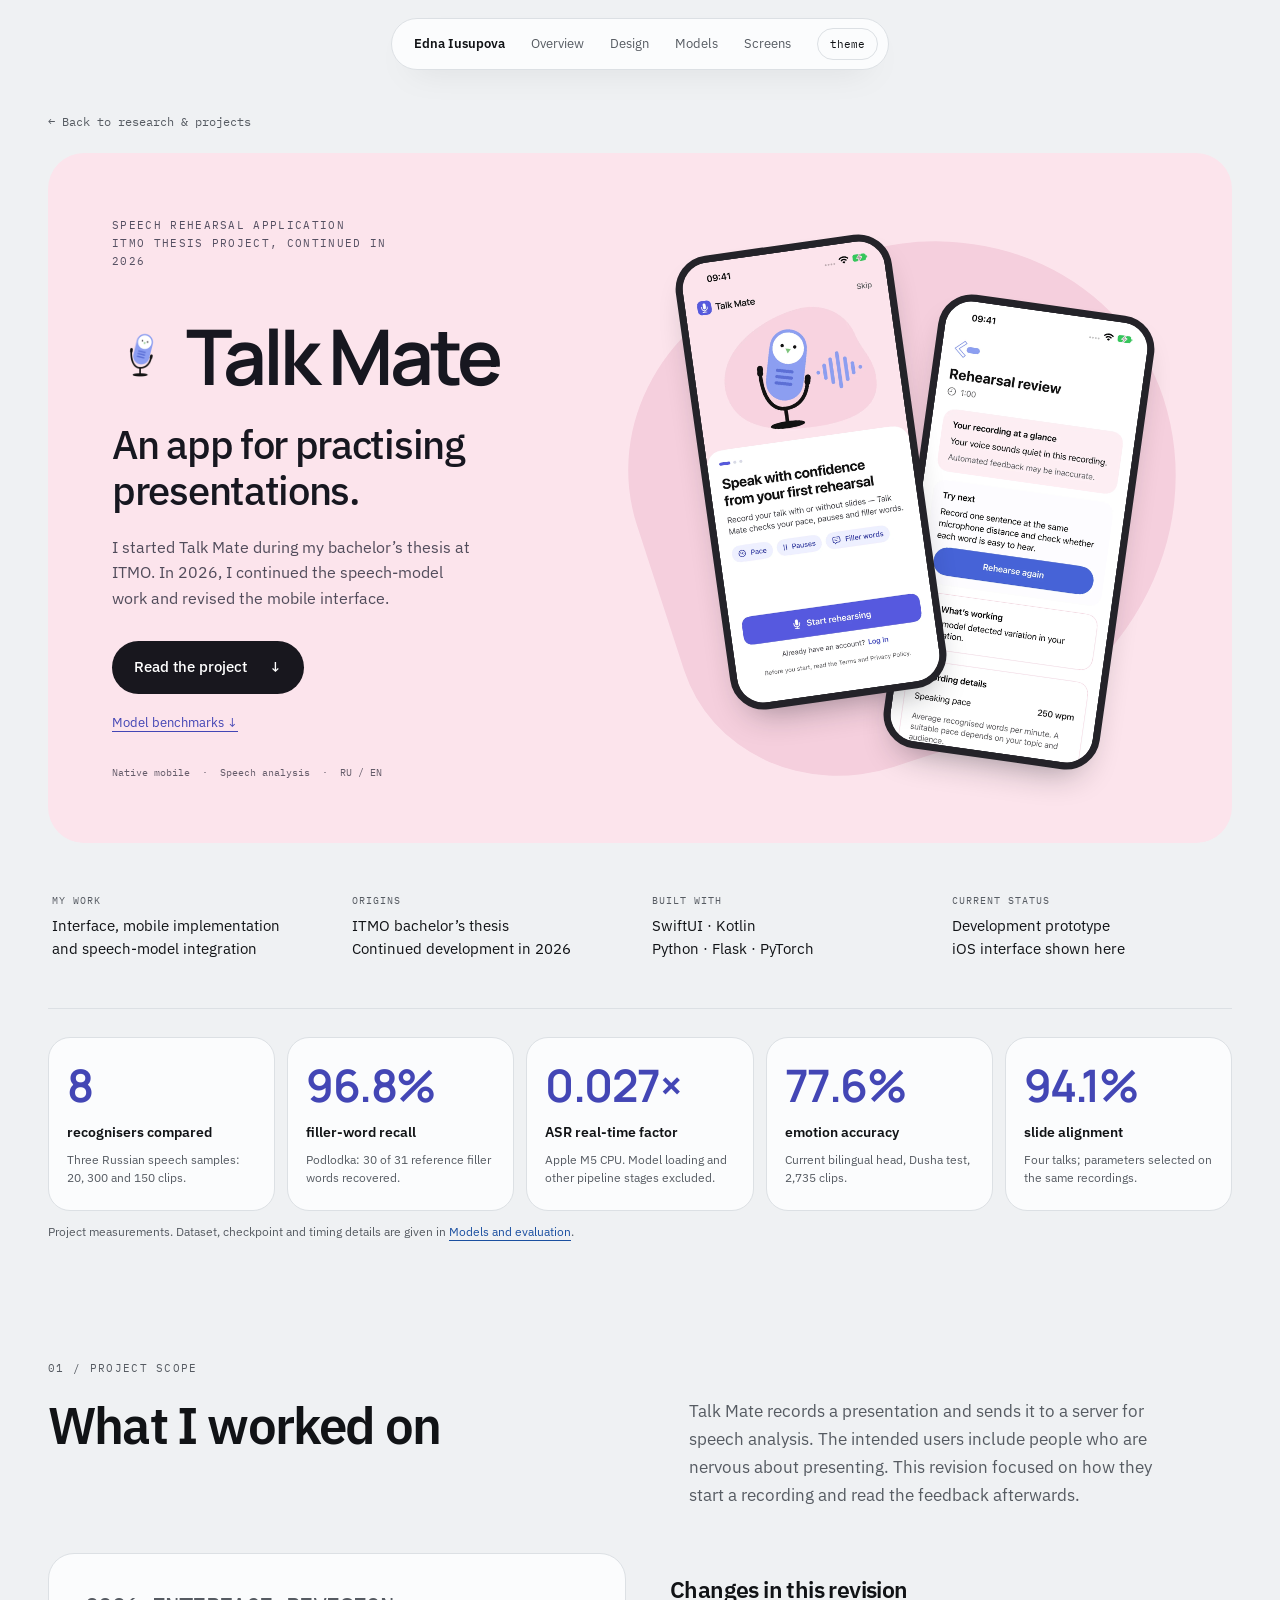
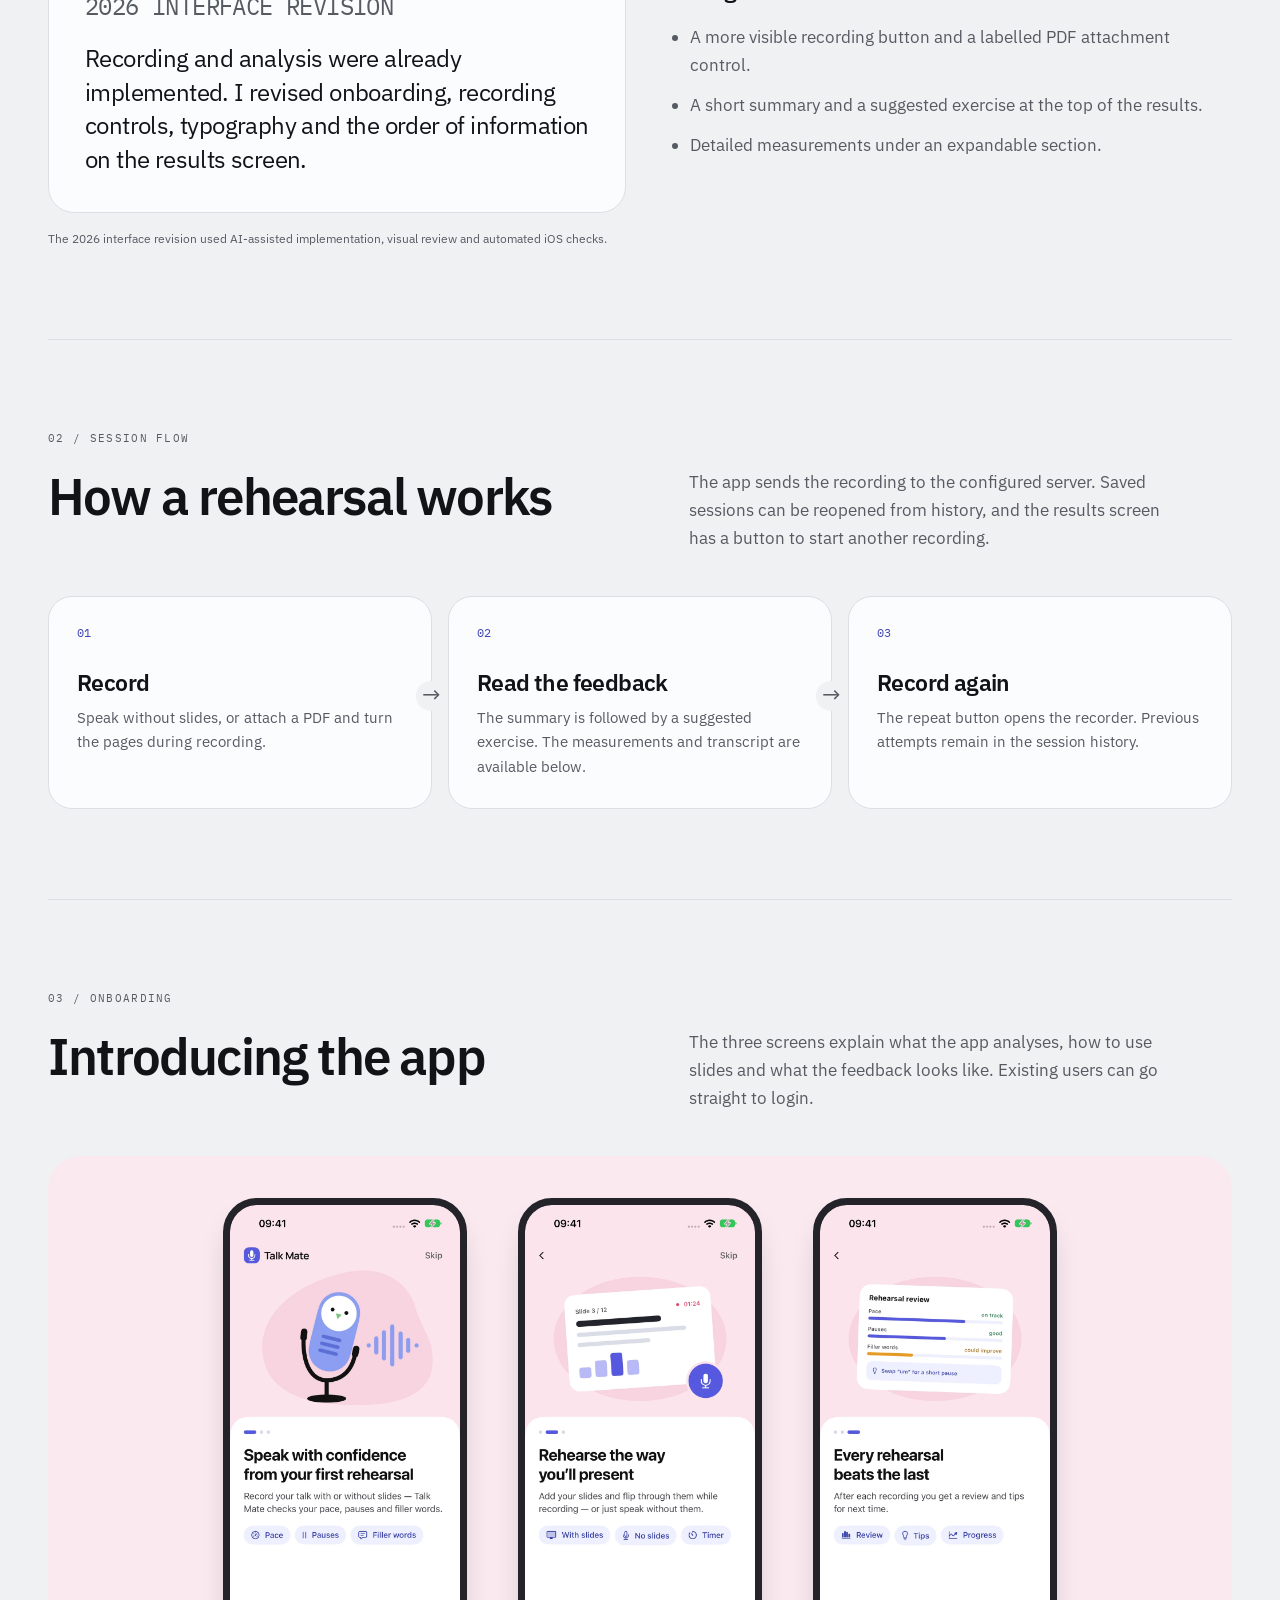
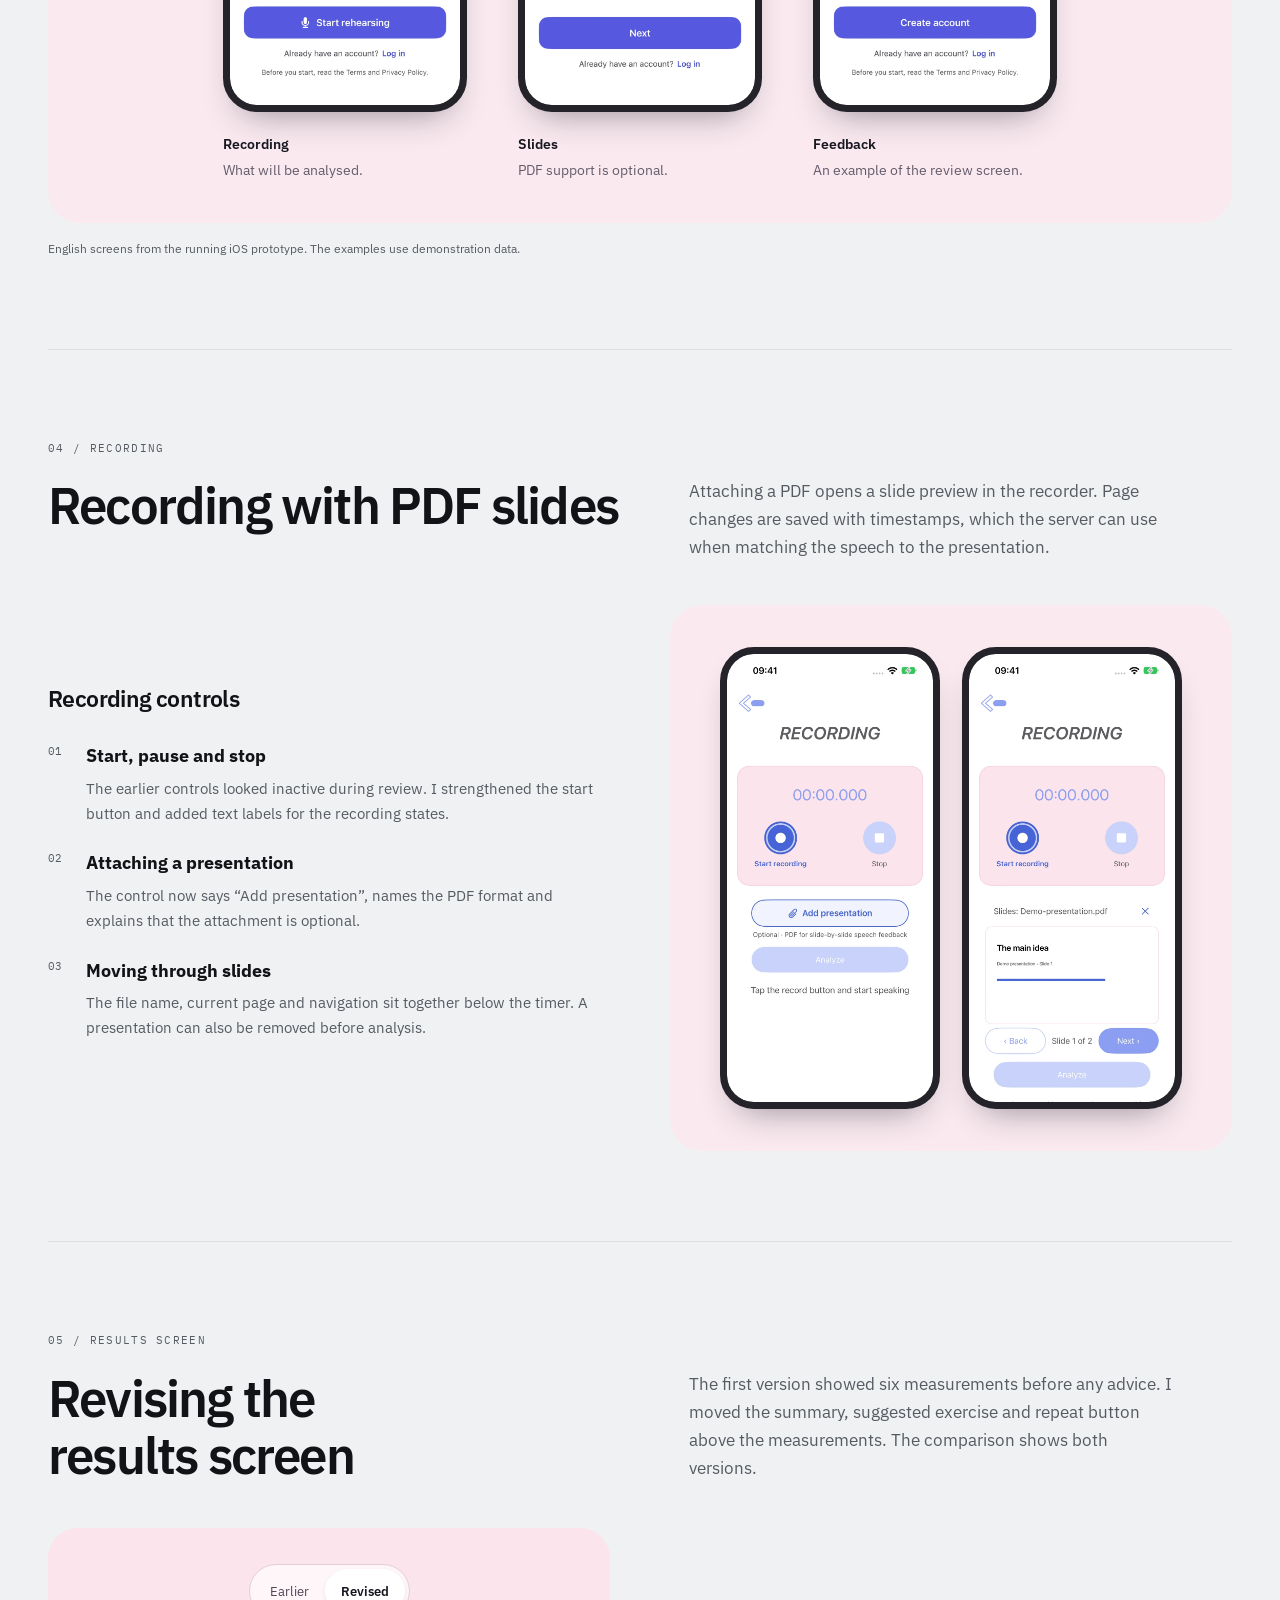
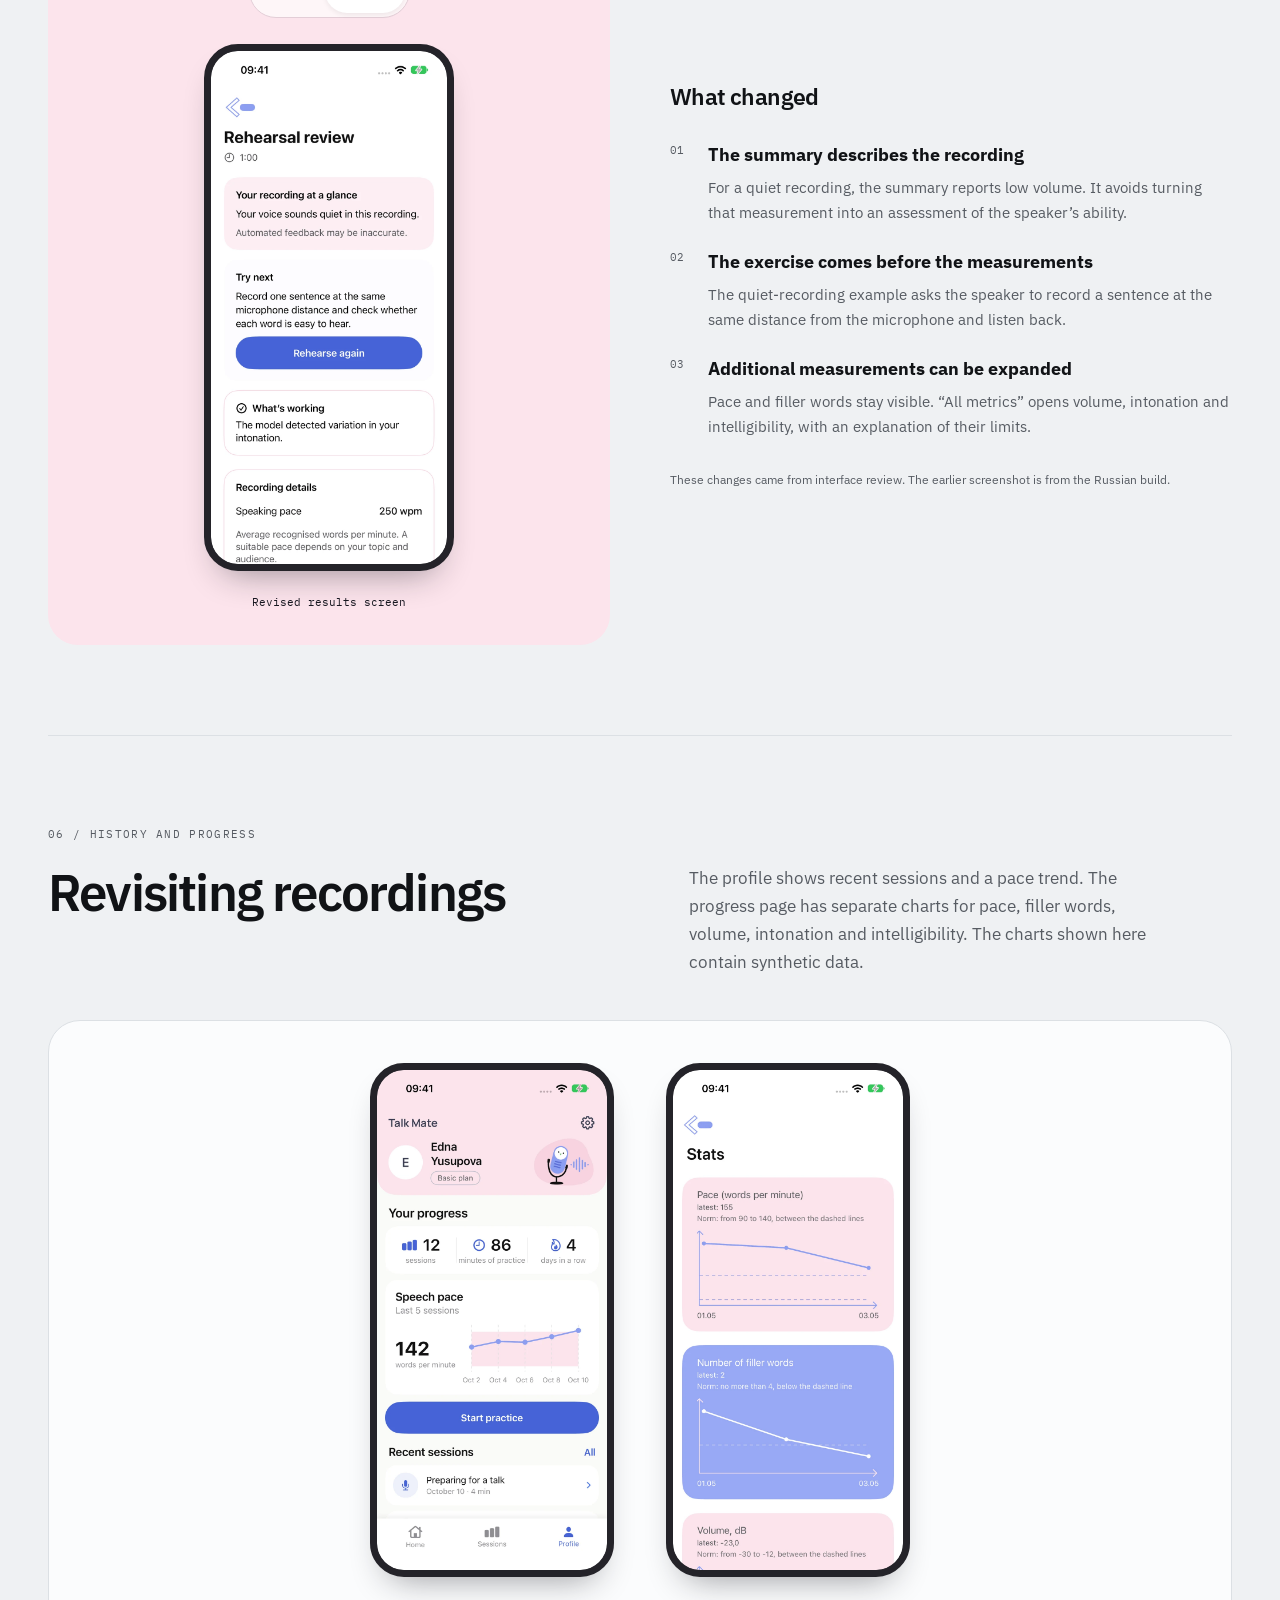
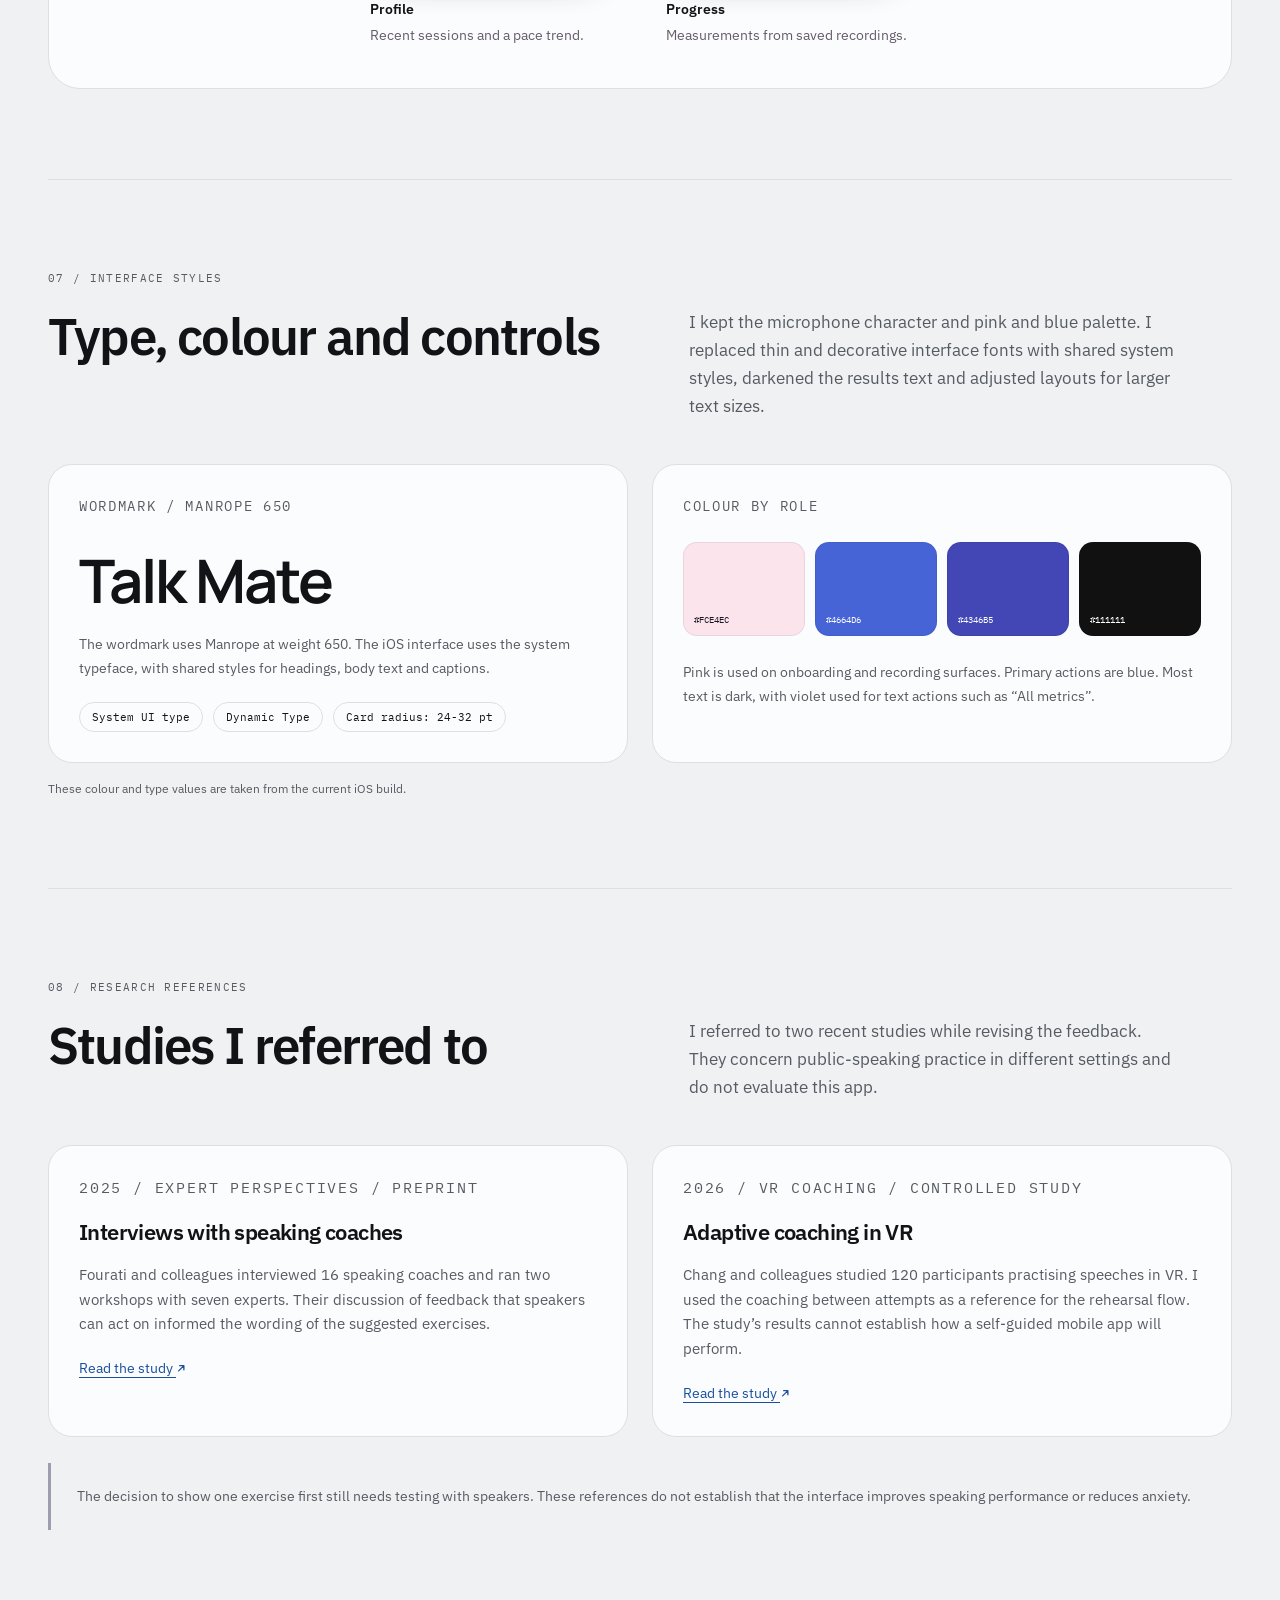
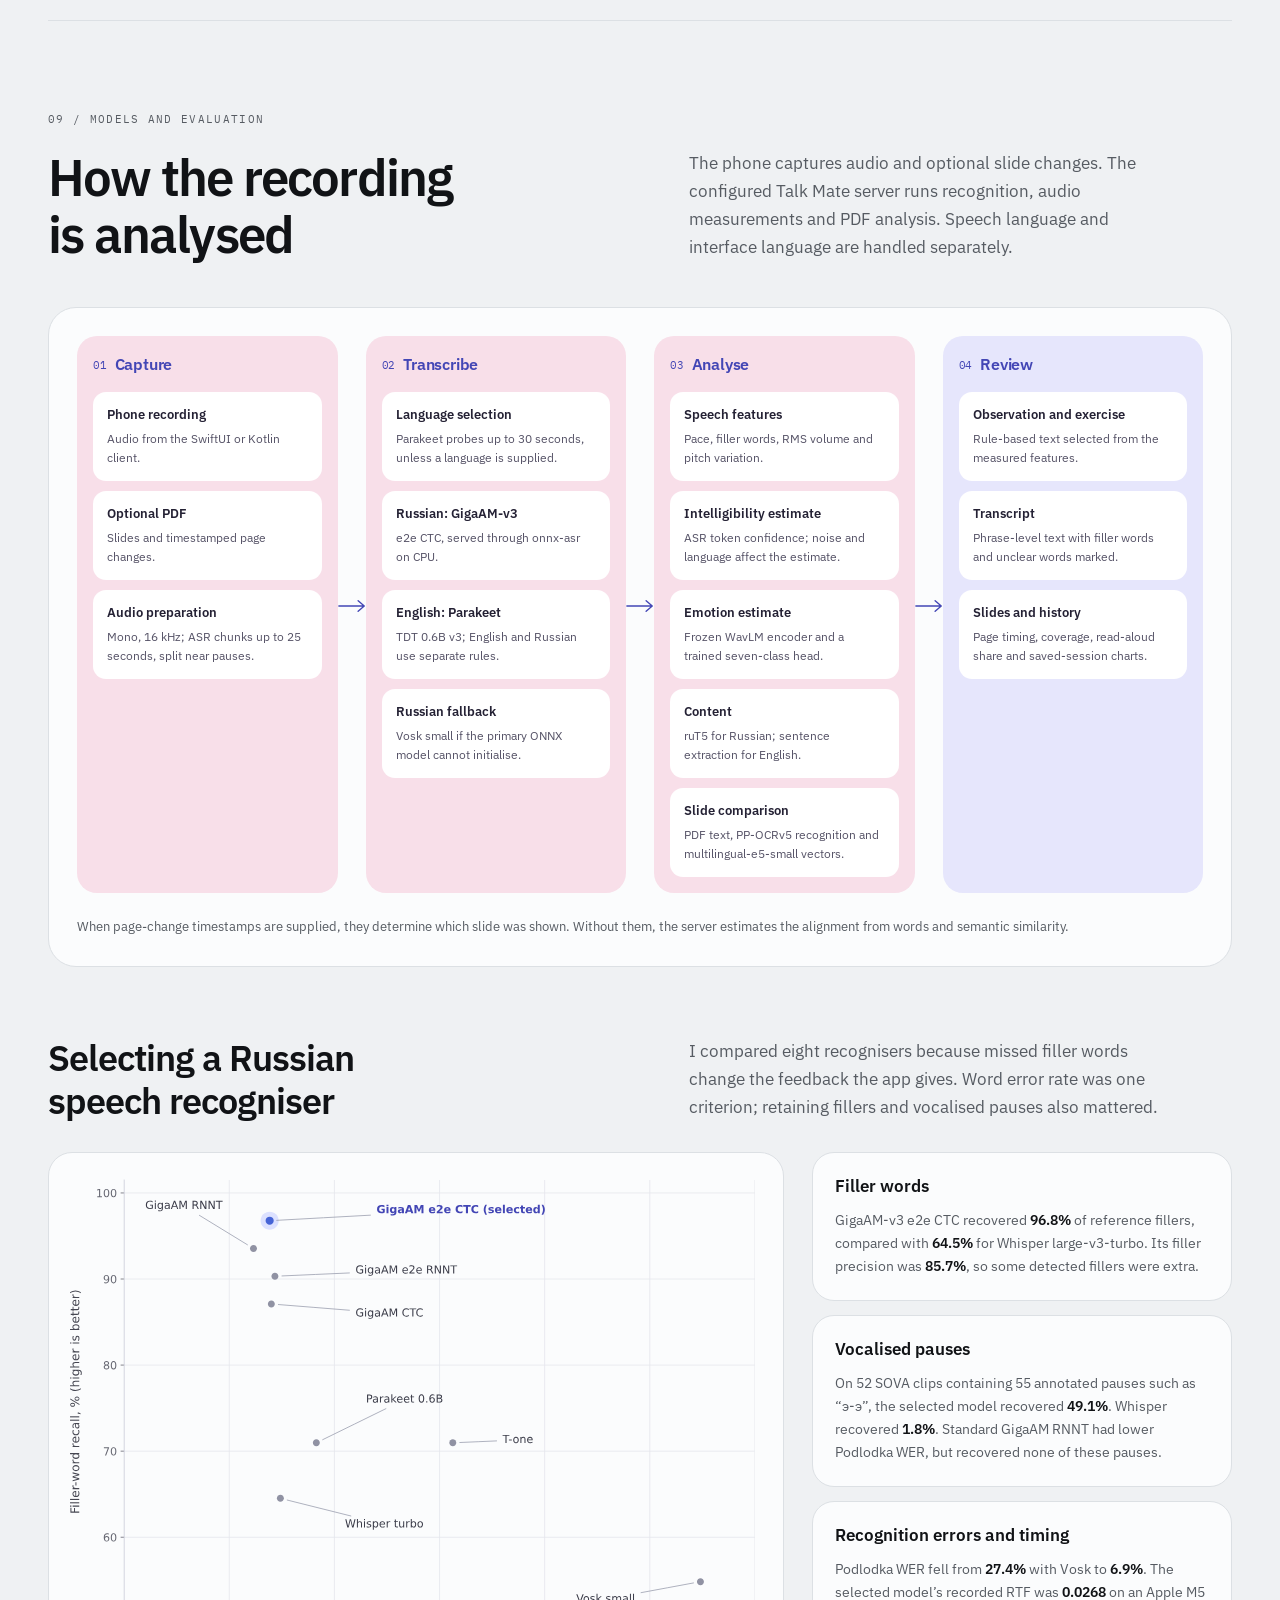
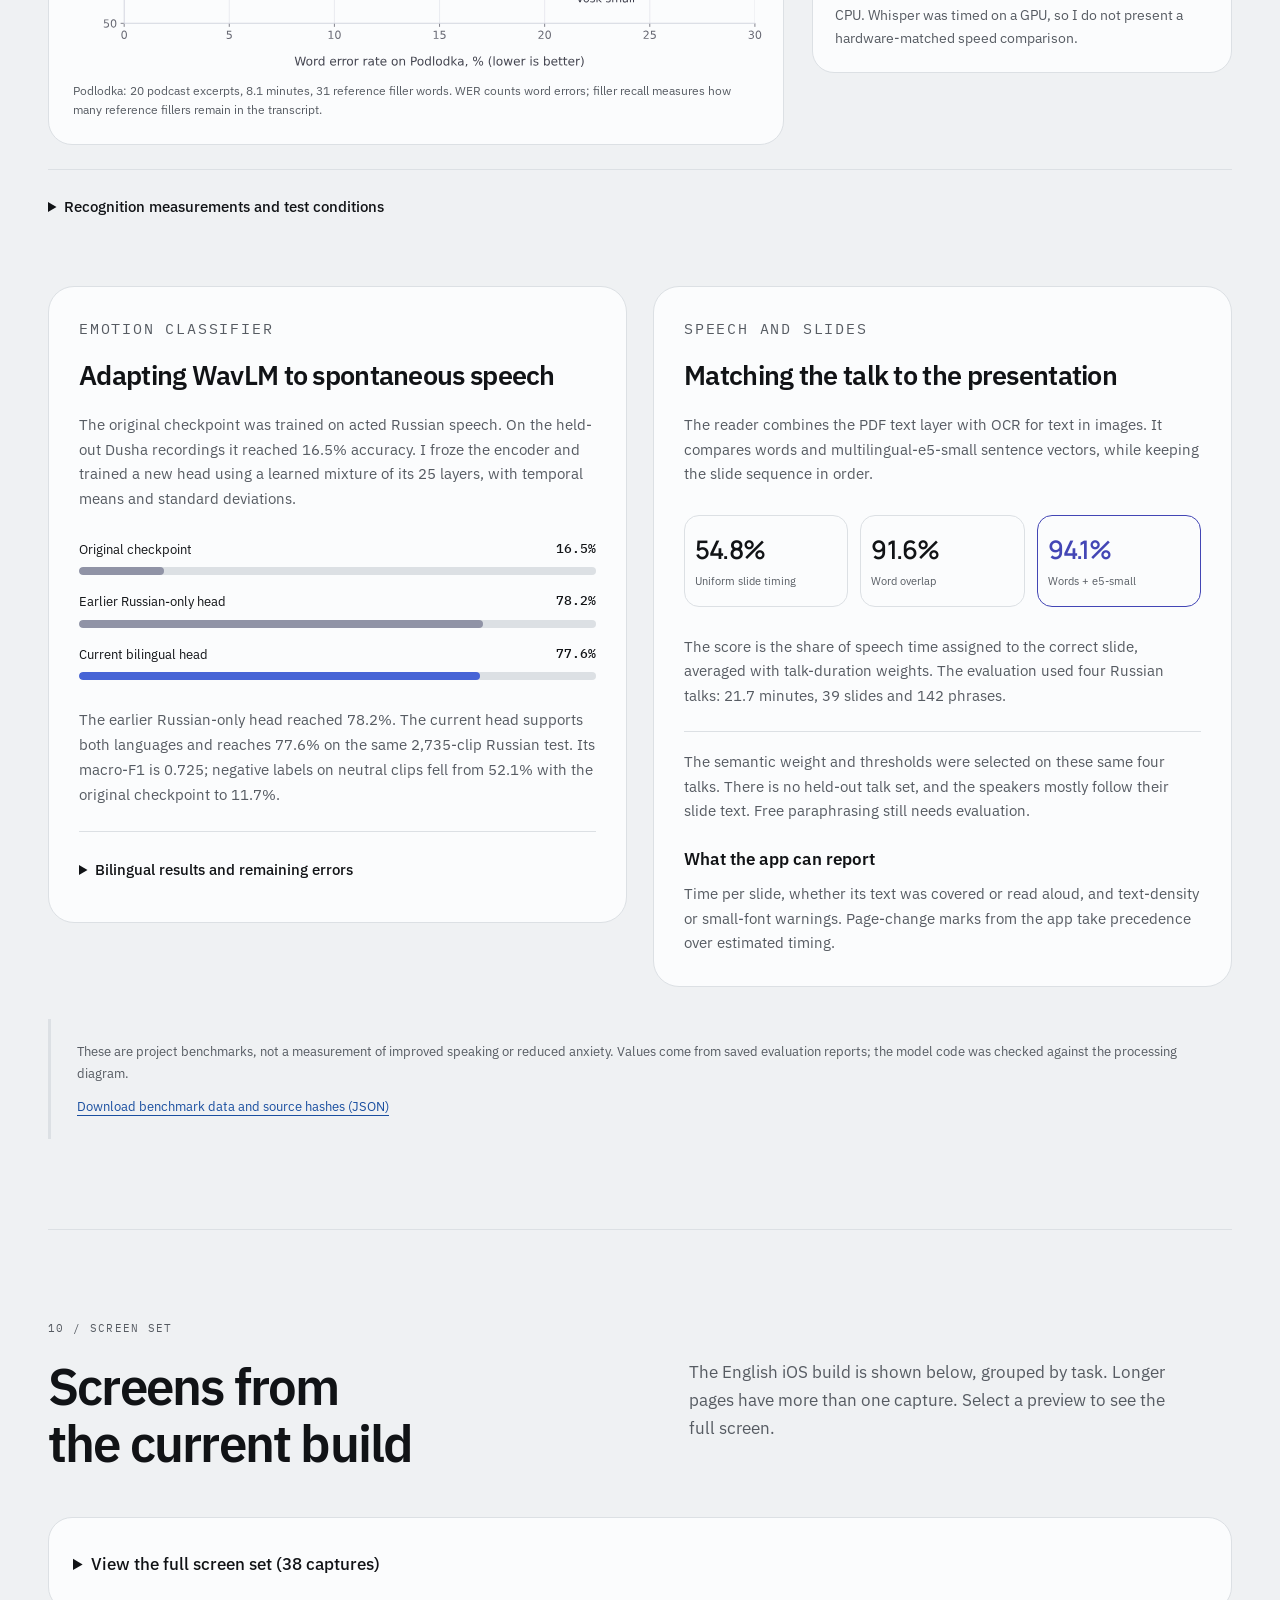
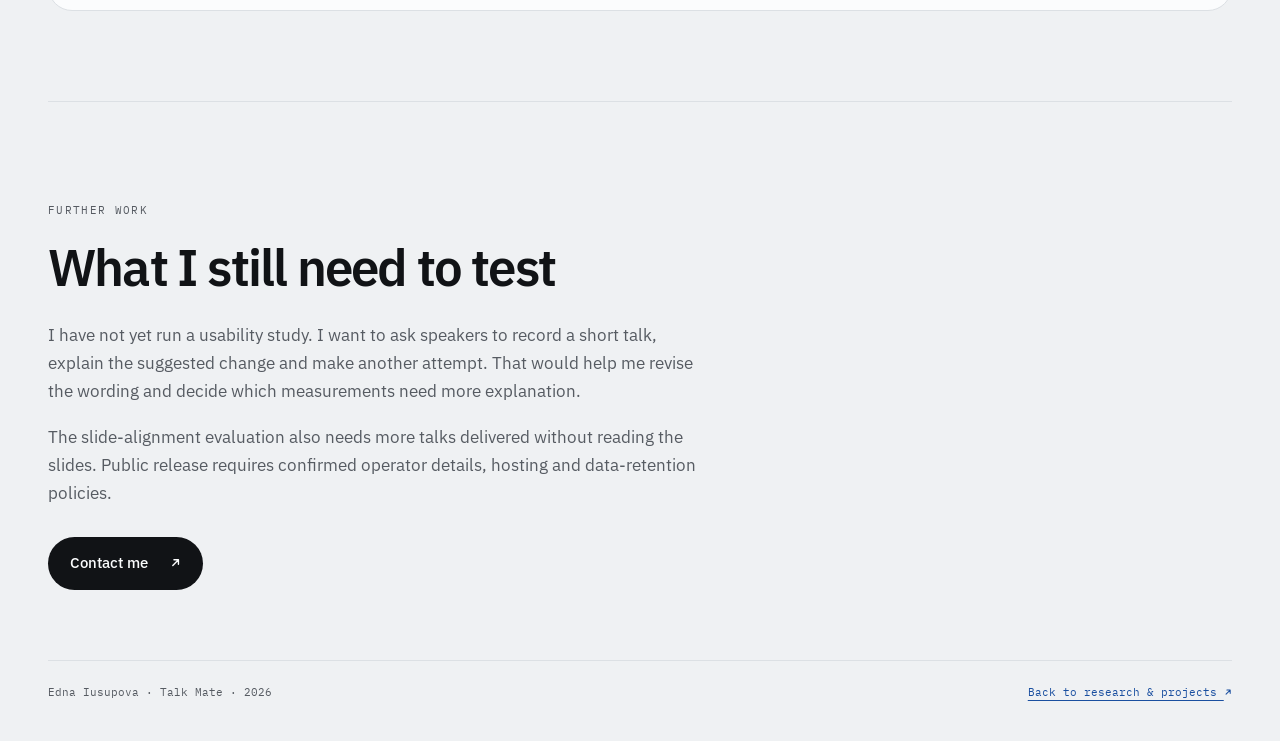
==== commit 13594f8a: "Add speech-model pipeline and measured benchmark results to Talk Mate case" ====
--- a/talk-mate/index.html
+++ b/talk-mate/index.html
@@ -3,23 +3,23 @@
 <head>
 <meta charset="utf-8"><meta name="viewport" content="width=device-width,initial-scale=1">
 <title>Talk Mate - speech rehearsal app | Edna Iusupova</title>
-<meta name="description" content="How I developed and revised Talk Mate, a mobile app for recording presentations, analysing speech and practising with PDF slides.">
+<meta name="description" content="Talk Mate speech rehearsal app: native recording, Russian and English recognition, an eight-model ASR comparison and slide-alignment evaluation.">
 <link rel="canonical" href="https://ednaiu.github.io/talk-mate/">
 <meta property="og:type" content="article"><meta property="og:title" content="Talk Mate - speech rehearsal app">
-<meta property="og:description" content="A speech rehearsal application developed from my bachelor’s thesis at ITMO. Mobile interface, speech analysis and the changes I made in 2026.">
+<meta property="og:description" content="A speech rehearsal app developed from my ITMO thesis: native screens, GigaAM and Parakeet recognition, WavLM adaptation and slide alignment.">
 <meta property="og:url" content="https://ednaiu.github.io/talk-mate/"><meta property="og:image" content="https://ednaiu.github.io/talk-mate/assets/cover.jpg?v=20261104-2">
 <meta property="og:image:width" content="1200"><meta property="og:image:height" content="630"><meta property="og:image:alt" content="Talk Mate: speech practice, with the onboarding and rehearsal review screens.">
 <meta name="twitter:card" content="summary_large_image"><meta name="author" content="Edna Iusupova">
 <link rel="icon" href="assets/app-icon.png"><link rel="preconnect" href="https://fonts.googleapis.com"><link rel="preconnect" href="https://fonts.gstatic.com" crossorigin>
 <link href="https://fonts.googleapis.com/css2?family=IBM+Plex+Sans:wght@400;500;600;700&family=IBM+Plex+Mono:wght@400;500&display=swap" rel="stylesheet">
-<link rel="stylesheet" href="case.css?v=20261104-2">
+<link rel="stylesheet" href="case.css?v=20261104-3">
 <script>try{var t=localStorage.getItem('theme');if(t==='dark'||t==='light')document.documentElement.dataset.theme=t}catch(e){}</script>
 <script type="application/ld+json">{"@context":"https://schema.org","@type":"CreativeWork","name":"Talk Mate - speech rehearsal app","url":"https://ednaiu.github.io/talk-mate/","author":{"@type":"Person","name":"Edna Iusupova","url":"https://ednaiu.github.io/"},"inLanguage":"en","description":"Product design and engineering case study of a working speech-rehearsal prototype."}</script>
-<script src="case.js?v=20261104-2" defer></script>
+<script src="case.js?v=20261104-3" defer></script>
 </head>
 <body>
 <a class="skip" href="#main">Skip to content</a>
-<header class="nav"><nav class="nav-inner" aria-label="Case study navigation"><a class="name" href="../">Edna Iusupova</a><a href="#overview">Overview</a><a href="#design">Design</a><a class="minor" href="#screens">Screens</a><button id="theme" type="button" aria-label="Switch colour theme">theme</button></nav></header>
+<header class="nav"><nav class="nav-inner" aria-label="Case study navigation"><a class="name" href="../">Edna Iusupova</a><a href="#overview">Overview</a><a href="#design">Design</a><a class="model-link" href="#models">Models</a><a class="minor" href="#screens">Screens</a><button id="theme" type="button" aria-label="Switch colour theme">theme</button></nav></header>
 <main id="main" class="shell">
 <a class="breadcrumb" href="../#work">← Back to research &amp; projects</a>
 <section class="hero" aria-label="Talk Mate project introduction">
@@ -27,14 +27,14 @@
 <div class="brand"><img src="assets/app-icon.png" alt="" width="58" height="58"><h1>Talk Mate</h1></div>
 <p class="hero-tagline">An app for practising<br>presentations.</p><p class="hero-desc">I started Talk Mate during my bachelor’s thesis at ITMO. In 2026, I continued the speech-model work and revised the mobile interface.</p>
 <a class="button" href="#overview">Read the project <span aria-hidden="true">↓</span></a>
-<div class="hero-tags"><span>Native mobile</span><span>Speech analysis</span><span>RU / EN</span></div></div>
+<a class="technical-link" href="#models">Model benchmarks ↓</a><div class="hero-tags"><span>Native mobile</span><span>Speech analysis</span><span>RU / EN</span></div></div>
 <div class="hero-art"><a class="phone" href="assets/01_onboarding_1.webp" data-caption="Onboarding: introduce the rehearsal" aria-label="Enlarge: Onboarding: introduce the rehearsal"><img src="assets/01_onboarding_1.webp" alt="Onboarding: introduce the rehearsal" width="804" height="1748" fetchpriority=high></a><a class="phone" href="assets/28_results_summary.webp" data-caption="Rehearsal review: one clear next step" aria-label="Enlarge: Rehearsal review: one clear next step"><img src="assets/28_results_summary.webp" alt="Rehearsal review: one clear next step" width="804" height="1748" fetchpriority=high></a></div>
 </section>
-<dl class="specs"><div><dt>My work</dt><dd>Interface, mobile implementation<br>and speech-model integration</dd></div><div><dt>Origins</dt><dd>ITMO bachelor’s thesis<br>Continued development in 2026</dd></div><div><dt>Built with</dt><dd>SwiftUI · Kotlin<br>Python · Flask · PyTorch</dd></div><div><dt>Current status</dt><dd>Development prototype<br>iOS interface shown here</dd></div></dl>
+<dl class="specs"><div><dt>My work</dt><dd>Interface, mobile implementation<br>and speech-model integration</dd></div><div><dt>Origins</dt><dd>ITMO bachelor’s thesis<br>Continued development in 2026</dd></div><div><dt>Built with</dt><dd>SwiftUI · Kotlin<br>Python · Flask · PyTorch</dd></div><div><dt>Current status</dt><dd>Development prototype<br>iOS interface shown here</dd></div></dl><section class="model-snapshot" aria-label="Project model measurements"><article><p class="model-value">8</p><h2>recognisers compared</h2><p>Three Russian speech samples: 20, 300 and 150 clips.</p></article><article><p class="model-value">96.8%</p><h2>filler-word recall</h2><p>Podlodka: 30 of 31 reference filler words recovered.</p></article><article><p class="model-value">0.027×</p><h2>ASR real-time factor</h2><p>Apple M5 CPU. Model loading and other pipeline stages excluded.</p></article><article><p class="model-value">77.6%</p><h2>emotion accuracy</h2><p>Current bilingual head, Dusha test, 2,735 clips.</p></article><article><p class="model-value">94.1%</p><h2>slide alignment</h2><p>Four talks; parameters selected on the same recordings.</p></article></section><p class="model-snapshot-note">Project measurements. Dataset, checkpoint and timing details are given in <a href="#models">Models and evaluation</a>.</p>
 
 <section id="overview" class="section"><span class="section-no">01 / Project scope</span>
 <div class="section-head"><h2>What I worked on</h2><p>Talk Mate records a presentation and sends it to a server for speech analysis. The intended users include people who are nervous about presenting. This revision focused on how they start a recording and read the feedback afterwards.</p></div>
-<div class="problem"><div class="scenario"><p class="overline">2026 interface revision</p><p>Recording and analysis were already implemented. I revised onboarding, recording controls, typography and the order of information on the results screen.</p></div><div class="decisions"><h3>Changes in this revision</h3><ul><li>A more visible recording button and a labelled PDF attachment control.</li><li>A short summary and a suggested exercise at the top of the results.</li><li>Detailed measurements under an expandable section.</li></ul></div></div>
+<div class="problem"><div class="scenario"><p class="overline">2026 interface revision</p><p>Recording and analysis were already implemented. I revised onboarding, recording controls, typography and the order of information on the results screen.</p></div><div class="decisions"><h3>Changes in this revision</h3><ul><li>A more visible recording button and a labelled PDF attachment control.</li><li>A short summary and a suggested exercise at the top of the results.</li><li>Detailed measurements under an expandable section.</li></ul></div></div><p class="caption">The 2026 interface revision used AI-assisted implementation, visual review and automated iOS checks.</p>
 </section>
 
 <section class="section"><span class="section-no">02 / Session flow</span><div class="section-head"><h2>How a rehearsal works</h2><p>The app sends the recording to the configured server. Saved sessions can be reopened from history, and the results screen has a button to start another recording.</p></div>
@@ -60,9 +60,14 @@
 <div class="evidence-grid"><article class="evidence"><p class="overline">2025 / Expert perspectives / Preprint</p><h3>Interviews with speaking coaches</h3><p>Fourati and colleagues interviewed 16 speaking coaches and ran two workshops with seven experts. Their discussion of feedback that speakers can act on informed the wording of the suggested exercises.</p><a href="https://arxiv.org/html/2507.07930v2">Read the study <svg viewBox="0 0 12 12" width=".75em" height=".75em" aria-hidden="true" style="display:inline-block;vertical-align:-.04em;overflow:visible"><path d="M3 9L9 3M4.2 3H9V7.8" fill="none" stroke="currentColor" stroke-width="1.5" stroke-linecap="round" stroke-linejoin="round"/></svg></a></article><article class="evidence"><p class="overline">2026 / VR coaching / Controlled study</p><h3>Adaptive coaching in VR</h3><p>Chang and colleagues studied 120 participants practising speeches in VR. I used the coaching between attempts as a reference for the rehearsal flow. The study’s results cannot establish how a self-guided mobile app will perform.</p><a href="https://www.frontiersin.org/journals/psychology/articles/10.3389/fpsyg.2026.1886780/full">Read the study <svg viewBox="0 0 12 12" width=".75em" height=".75em" aria-hidden="true" style="display:inline-block;vertical-align:-.04em;overflow:visible"><path d="M3 9L9 3M4.2 3H9V7.8" fill="none" stroke="currentColor" stroke-width="1.5" stroke-linecap="round" stroke-linejoin="round"/></svg></a></article></div>
 <p class="boundary">The decision to show one exercise first still needs testing with speakers. These references do not establish that the interface improves speaking performance or reduces anxiety.</p></section>
 
-<section class="section"><span class="section-no">09 / Implementation</span><div class="section-head"><h2>Speech analysis and its limits</h2><p>The mobile clients connect to a Flask API and a separate Python speech-analysis service. Model output also affected the interface: I needed to explain what each estimate measures and where it can be unreliable.</p></div>
-<div class="architecture" aria-label="System overview"><div><span>CAPTURE</span><strong>SwiftUI / Kotlin clients</strong></div><span aria-hidden="true">→</span><div><span>COORDINATE</span><strong>Flask application API</strong></div><span aria-hidden="true">→</span><div><span>ANALYSE</span><strong>Speech recognition, audio features<br>and slide alignment</strong></div></div>
-<div class="outcomes"><article><h3>Intelligibility</h3><p>The intelligibility estimate comes from speech-recognition confidence. Noise, microphone quality and language affect it. I replaced the prominent percentage with a verbal level and added an explanation.</p></article><article><h3>Implementation checks</h3><p>I used AI-assisted implementation and reviewed the interface through repeated builds. Automated iOS checks cover analysis, expanded measurements, transcripts, errors and returning to recording. English and large-text layouts were checked separately.</p></article><article><h3>Model evaluation</h3><p>The underlying project includes speech-model experiments and a slide-alignment evaluation. Those results are described separately in the research project on my portfolio.</p><p><a href="../#speech-feedback">View the research project <svg viewBox="0 0 12 12" width=".75em" height=".75em" aria-hidden="true" style="display:inline-block;vertical-align:-.04em;overflow:visible"><path d="M3 9L9 3M4.2 3H9V7.8" fill="none" stroke="currentColor" stroke-width="1.5" stroke-linecap="round" stroke-linejoin="round"/></svg></a></p></article></div>
+<section id="models" class="section models-section"><span class="section-no">09 / Models and evaluation</span><div class="section-head"><h2>How the recording is analysed</h2><p>The phone captures audio and optional slide changes. The configured Talk Mate server runs recognition, audio measurements and PDF analysis. Speech language and interface language are handled separately.</p></div>
+<div class="pipeline-panel"><ol class="model-pipeline" aria-label="Audio processing stages"><li class="pipe-stage"><h3><span>01</span>Capture</h3><dl><div><dt>Phone recording</dt><dd>Audio from the SwiftUI or Kotlin client.</dd></div><div><dt>Optional PDF</dt><dd>Slides and timestamped page changes.</dd></div><div><dt>Audio preparation</dt><dd>Mono, 16 kHz; ASR chunks up to 25 seconds, split near pauses.</dd></div></dl><svg class="pipe-arrow" viewBox="0 0 32 16" aria-hidden="true"><path d="M1 8h28M23 2l7 6-7 6" fill="none" stroke="currentColor" stroke-width="1.6" stroke-linecap="round" stroke-linejoin="round"/></svg></li><li class="pipe-stage"><h3><span>02</span>Transcribe</h3><dl><div><dt>Language selection</dt><dd>Parakeet probes up to 30 seconds, unless a language is supplied.</dd></div><div><dt>Russian: GigaAM-v3</dt><dd>e2e CTC, served through onnx-asr on CPU.</dd></div><div><dt>English: Parakeet</dt><dd>TDT 0.6B v3; English and Russian use separate rules.</dd></div><div><dt>Russian fallback</dt><dd>Vosk small if the primary ONNX model cannot initialise.</dd></div></dl><svg class="pipe-arrow" viewBox="0 0 32 16" aria-hidden="true"><path d="M1 8h28M23 2l7 6-7 6" fill="none" stroke="currentColor" stroke-width="1.6" stroke-linecap="round" stroke-linejoin="round"/></svg></li><li class="pipe-stage"><h3><span>03</span>Analyse</h3><dl><div><dt>Speech features</dt><dd>Pace, filler words, RMS volume and pitch variation.</dd></div><div><dt>Intelligibility estimate</dt><dd>ASR token confidence; noise and language affect the estimate.</dd></div><div><dt>Emotion estimate</dt><dd>Frozen WavLM encoder and a trained seven-class head.</dd></div><div><dt>Content</dt><dd>ruT5 for Russian; sentence extraction for English.</dd></div><div><dt>Slide comparison</dt><dd>PDF text, PP-OCRv5 recognition and multilingual-e5-small vectors.</dd></div></dl><svg class="pipe-arrow" viewBox="0 0 32 16" aria-hidden="true"><path d="M1 8h28M23 2l7 6-7 6" fill="none" stroke="currentColor" stroke-width="1.6" stroke-linecap="round" stroke-linejoin="round"/></svg></li><li class="pipe-stage"><h3><span>04</span>Review</h3><dl><div><dt>Observation and exercise</dt><dd>Rule-based text selected from the measured features.</dd></div><div><dt>Transcript</dt><dd>Phrase-level text with filler words and unclear words marked.</dd></div><div><dt>Slides and history</dt><dd>Page timing, coverage, read-aloud share and saved-session charts.</dd></div></dl></li></ol><p class="model-footnote">When page-change timestamps are supplied, they determine which slide was shown. Without them, the server estimates the alignment from words and semantic similarity.</p></div>
+<div class="model-study" id="recognition"><div class="section-head"><h3>Selecting a Russian speech recogniser</h3><p>I compared eight recognisers because missed filler words change the feedback the app gives. Word error rate was one criterion; retaining fillers and vocalised pauses also mattered.</p></div>
+<div class="asr-comparison"><figure class="asr-figure"><img class="asr-scatter" src="assets/asr-comparison.svg" width="960" height="680" loading="lazy" alt="Eight Russian recognition candidates on Podlodka. GigaAM-v3 e2e CTC: 6.9% word error rate, 96.8% filler-word recall. The table below contains all values."><div class="asr-mobile" aria-label="Podlodka recognition comparison"><div class="asr-mobile-head"><span>Model</span><span>Filler recall</span><span>WER</span></div><div class="asr-mobile-row selected"><span>GigaAM-v3 e2e CTC</span><span><strong>96.8%</strong><span class="mini-track"><span style="width:96.77%"></span></span></span><span>6.9%</span></div><div class="asr-mobile-row "><span>GigaAM-v3 e2e RNNT</span><span><strong>90.3%</strong><span class="mini-track"><span style="width:90.32%"></span></span></span><span>7.2%</span></div><div class="asr-mobile-row "><span>GigaAM-v3 RNNT</span><span><strong>93.5%</strong><span class="mini-track"><span style="width:93.55%"></span></span></span><span>6.2%</span></div><div class="asr-mobile-row "><span>GigaAM-v3 CTC</span><span><strong>87.1%</strong><span class="mini-track"><span style="width:87.10%"></span></span></span><span>7.0%</span></div><div class="asr-mobile-row "><span>Parakeet TDT 0.6B v3</span><span><strong>71.0%</strong><span class="mini-track"><span style="width:70.97%"></span></span></span><span>9.1%</span></div><div class="asr-mobile-row "><span>T-one</span><span><strong>71.0%</strong><span class="mini-track"><span style="width:70.97%"></span></span></span><span>15.6%</span></div><div class="asr-mobile-row "><span>Vosk small</span><span><strong>54.8%</strong><span class="mini-track"><span style="width:54.84%"></span></span></span><span>27.4%</span></div><div class="asr-mobile-row "><span>Whisper large-v3-turbo</span><span><strong>64.5%</strong><span class="mini-track"><span style="width:64.52%"></span></span></span><span>7.4%</span></div></div><figcaption>Podlodka: 20 podcast excerpts, 8.1 minutes, 31 reference filler words. WER counts word errors; filler recall measures how many reference fillers remain in the transcript.</figcaption></figure><div class="model-findings"><article><h4>Filler words</h4><p>GigaAM-v3 e2e CTC recovered <strong>96.8%</strong> of reference fillers, compared with <strong>64.5%</strong> for Whisper large-v3-turbo. Its filler precision was <strong>85.7%</strong>, so some detected fillers were extra.</p></article><article><h4>Vocalised pauses</h4><p>On 52 SOVA clips containing 55 annotated pauses such as “э-э”, the selected model recovered <strong>49.1%</strong>. Whisper recovered <strong>1.8%</strong>. Standard GigaAM RNNT had lower Podlodka WER, but recovered none of these pauses.</p></article><article><h4>Recognition errors and timing</h4><p>Podlodka WER fell from <strong>27.4%</strong> with Vosk to <strong>6.9%</strong>. The selected model’s recorded RTF was <strong>0.0268</strong> on an Apple M5 CPU. Whisper was timed on a GPU, so I do not present a hardware-matched speed comparison.</p></article></div></div>
+<details class="model-method"><summary>Recognition measurements and test conditions</summary><div class="measurement-table" tabindex="0" role="region" aria-label="All Russian speech recognition measurements"><table><caption>Russian speech recognition: saved project benchmark</caption><thead><tr><th scope="col">Model</th><th scope="col">WER<br>Podlodka</th><th scope="col">Filler recall<br>Podlodka</th><th scope="col">Filler precision<br>Podlodka</th><th scope="col">WER<br>SOVA</th><th scope="col">WER<br>FLEURS</th><th scope="col">Vocalised pauses<br>SOVA subset</th></tr></thead><tbody><tr class="selected-model"><th scope="row">GigaAM-v3 e2e CTC (selected)</th><td>6.9%</td><td>96.8%</td><td>85.7%</td><td>12.8%</td><td>4.2%</td><td>49.1%</td></tr><tr class=""><th scope="row">GigaAM-v3 e2e RNNT</th><td>7.2%</td><td>90.3%</td><td>84.9%</td><td>12.0%</td><td>4.1%</td><td>36.4%</td></tr><tr class=""><th scope="row">GigaAM-v3 RNNT</th><td>6.2%</td><td>93.5%</td><td>87.9%</td><td>10.2%</td><td>5.7%</td><td>0.0%</td></tr><tr class=""><th scope="row">GigaAM-v3 CTC</th><td>7.0%</td><td>87.1%</td><td>93.1%</td><td>10.4%</td><td>5.9%</td><td>0.0%</td></tr><tr class=""><th scope="row">Parakeet TDT 0.6B v3</th><td>9.1%</td><td>71.0%</td><td>91.7%</td><td>15.3%</td><td>5.0%</td><td>3.6%</td></tr><tr class=""><th scope="row">T-one</th><td>15.6%</td><td>71.0%</td><td>91.7%</td><td>10.7%</td><td>12.1%</td><td>0.0%</td></tr><tr class=""><th scope="row">Vosk small</th><td>27.4%</td><td>54.8%</td><td>94.4%</td><td>28.2%</td><td>19.3%</td><td>0.0%</td></tr><tr class=""><th scope="row">Whisper large-v3-turbo</th><td>7.4%</td><td>64.5%</td><td>90.9%</td><td>13.8%</td><td>3.7%</td><td>1.8%</td></tr></tbody></table></div><p>The other main samples were 300 SOVA RuDevices clips and 150 read sentences from FLEURS. The 52-clip hesitation sample was selected from SOVA and is not a fourth independent dataset. SOVA may overlap with GigaAM’s training domain; Podlodka and FLEURS provide additional checks.</p><p>Timing follows a warm-up call and excludes model loading. The ASR evaluation timer also includes transcript normalisation and metric bookkeeping. It is not end-to-end app latency and excludes language probing, emotion inference and OCR.</p><p>These are Russian recognition results. English routing uses Parakeet TDT 0.6B v3; the English ASR check currently uses a 32-second synthetic recording, so it is not evidence of accuracy on live English talks.</p><p><a href="assets/asr-comparison.csv" download>Download the ASR measurements (CSV)</a> · <a href="assets/asr-comparison.svg" download>Chart (SVG)</a> · <a href="assets/asr-comparison.png" download>Chart (PNG)</a></p></details></div>
+<div class="model-detail-grid"><article class="model-detail"><p class="overline">Emotion classifier</p><h3>Adapting WavLM to spontaneous speech</h3><p>The original checkpoint was trained on acted Russian speech. On the held-out Dusha recordings it reached 16.5% accuracy. I froze the encoder and trained a new head using a learned mixture of its 25 layers, with temporal means and standard deviations.</p><div class="emotion-bars" aria-label="Emotion classifier comparison on the same Dusha test set"><div class="emotion-bar "><div><span>Original checkpoint</span><strong>16.5%</strong></div><span class="bar-track"><span style="width:16.53%"></span></span></div><div class="emotion-bar "><div><span>Earlier Russian-only head</span><strong>78.2%</strong></div><span class="bar-track"><span style="width:78.17%"></span></span></div><div class="emotion-bar current"><div><span>Current bilingual head</span><strong>77.6%</strong></div><span class="bar-track"><span style="width:77.62%"></span></span></div></div><p>The earlier Russian-only head reached 78.2%. The current head supports both languages and reaches 77.6% on the same 2,735-clip Russian test. Its macro-F1 is 0.725; negative labels on neutral clips fell from 52.1% with the original checkpoint to 11.7%.</p><details class="model-method"><summary>Bilingual results and remaining errors</summary><div class="measurement-table" tabindex="0" role="region" aria-label="Current bilingual emotion model evaluation"><table><caption>Current bilingual head, with language-specific thresholds</caption><thead><tr><th scope="col">Test set</th><th scope="col">Clips</th><th scope="col">Accuracy</th><th scope="col">Macro-F1</th><th scope="col">Negative label<br>on neutral clips</th></tr></thead><tbody><tr><th scope="row">Dusha<span>Russian, spontaneous</span></th><td>2,735</td><td>77.6%</td><td>0.725</td><td>11.7%</td></tr><tr><th scope="row">RESD<span>Russian, acted</span></th><td>280</td><td>78.2%</td><td>0.783</td><td>2.6%</td></tr><tr><th scope="row">CREMA-D<span>English, acted</span></th><td>1,476</td><td>71.5%</td><td>0.716</td><td>11.1%</td></tr><tr><th scope="row">RAVDESS<span>English, acted</span></th><td>520</td><td>81.9%</td><td>0.800</td><td>1.7%</td></tr><tr><th scope="row">MELD<span>English, TV dialogue</span></th><td>2,284</td><td>48.6%</td><td>0.265</td><td>7.2%</td></tr></tbody></table></div><p>The head has seven outputs. Dusha’s test contains four labelled emotion classes. Training combines Dusha, RESD, CREMA-D, RAVDESS and MELD; negative-label thresholds are 0.65 for Russian and 0.55 for English, selected on validation data.</p><p>MELD remains weak: 48.6% accuracy and 0.265 macro-F1 on TV dialogue. Always predicting its majority class, neutral, would reach 54.0% accuracy. These results do not establish emotion-recognition quality on users’ presentations.</p></details></article>
+<article class="model-detail"><p class="overline">Speech and slides</p><h3>Matching the talk to the presentation</h3><p>The reader combines the PDF text layer with OCR for text in images. It compares words and multilingual-e5-small sentence vectors, while keeping the slide sequence in order.</p><div class="alignment-results"><div><strong>54.8%</strong><span>Uniform slide timing</span></div><div><strong>91.6%</strong><span>Word overlap</span></div><div class="selected"><strong>94.1%</strong><span>Words + e5-small</span></div></div><p>The score is the share of speech time assigned to the correct slide, averaged with talk-duration weights. The evaluation used four Russian talks: 21.7 minutes, 39 slides and 142 phrases.</p><p class="evaluation-limit">The semantic weight and thresholds were selected on these same four talks. There is no held-out talk set, and the speakers mostly follow their slide text. Free paraphrasing still needs evaluation.</p><h4>What the app can report</h4><p>Time per slide, whether its text was covered or read aloud, and text-density or small-font warnings. Page-change marks from the app take precedence over estimated timing.</p></article></div>
+<div class="model-source-note"><p>These are project benchmarks, not a measurement of improved speaking or reduced anxiety. Values come from saved evaluation reports; the model code was checked against the processing diagram.</p><a href="assets/model-benchmarks.json" download>Download benchmark data and source hashes (JSON)</a></div>
 </section>
 
 <section id="screens" class="section"><span class="section-no">10 / Screen set</span><div class="section-head"><h2>Screens from the current build</h2><p>The English iOS build is shown below, grouped by task. Longer pages have more than one capture. Select a preview to see the full screen.</p></div>
--- a/talk-mate/case.css
+++ b/talk-mate/case.css
@@ -20,3 +20,45 @@
 .screen-group{margin-top:36px}
 .screen-group>h3{font-size:18px;line-height:1.4;margin-bottom:20px;letter-spacing:0}
 .screen-group+.screen-group{padding-top:30px;border-top:1px solid var(--hair)}
+/* Project measurements and server-side model pipeline. */
+.technical-link{display:block;width:max-content;max-width:100%;margin-top:18px;font-size:13px;color:#4346B5}
+.model-snapshot{display:grid;grid-template-columns:repeat(5,minmax(0,1fr));gap:12px;margin:28px 0 12px}
+.model-snapshot article{min-width:0;padding:22px 18px;border:1px solid var(--hair);background:var(--core);border-radius:22px}
+.model-snapshot .model-value{font:650 clamp(30px,3.5vw,46px)/1.1 Manrope,var(--sans);color:var(--violet);letter-spacing:-1.5px;margin-bottom:14px;white-space:nowrap}
+.model-snapshot h2{font-size:14px;line-height:1.4;letter-spacing:0;font-weight:600;margin-bottom:8px;text-wrap:initial}
+.model-snapshot article>p:last-child,.model-snapshot-note{font-size:12px;line-height:1.55;color:var(--muted)}
+.model-snapshot-note{margin-bottom:28px}
+.pipeline-panel{padding:28px;background:var(--core);border:1px solid var(--hair);border-radius:28px}
+.model-pipeline{list-style:none;margin:0;padding:0;display:grid;grid-template-columns:repeat(4,minmax(0,1fr));gap:28px}
+.pipe-stage{position:relative;min-width:0;padding:16px;background:#f8dfe9;border-radius:20px;color:#242134}
+.pipe-stage:last-child{background:#e6e6fc}
+.pipe-stage h3{display:flex;align-items:center;gap:8px;font-size:16px;letter-spacing:-.2px;margin:4px 0 18px;color:#4346B5}
+.pipe-stage h3>span{font:11px var(--mono)}
+.pipe-stage dl{margin:0;display:grid;gap:10px}.pipe-stage dl>div{padding:14px;border-radius:13px;background:#fff}
+.pipe-stage dt{font-size:13px;font-weight:600;line-height:1.45}.pipe-stage dd{margin:5px 0 0;font-size:12px;line-height:1.55;color:#555266}
+.pipe-arrow{position:absolute;right:-28px;top:47%;width:28px;height:16px;color:var(--violet);z-index:1}
+.model-footnote{font-size:13px;line-height:1.6;color:var(--muted);margin-top:24px}
+.model-study{margin-top:70px}.model-study>.section-head{margin-bottom:30px}.model-study h3{font-size:clamp(26px,3vw,36px);line-height:1.18;letter-spacing:-1px}
+.asr-comparison{display:grid;grid-template-columns:minmax(0,1.75fr) minmax(0,1fr);gap:28px;align-items:start}
+.asr-figure{min-width:0;padding:24px 18px;background:var(--core);border:1px solid var(--hair);border-radius:24px}
+.asr-scatter{width:100%;height:auto;display:block}
+
+
+.asr-figure figcaption{font-size:12px;line-height:1.6;color:var(--muted);padding:10px 6px 0}
+.model-findings{display:grid;gap:14px}.model-findings article{padding:22px;border-radius:22px;background:var(--core);border:1px solid var(--hair)}
+.model-findings h4,.model-detail h4{font-size:17px;line-height:1.4;margin:0 0 10px;font-weight:600}.model-findings p{font-size:14px;color:var(--muted)}.model-findings strong{font-weight:600;color:var(--ink)}
+.model-method{margin-top:24px;border-top:1px solid var(--hair);padding-top:16px}.model-method summary{cursor:pointer;min-height:44px;align-content:center;font-size:15px;font-weight:500}.model-method>p{font-size:14px;color:var(--muted);margin-top:18px}
+.measurement-table{max-width:100%;overflow-x:auto;margin-top:18px;border:1px solid var(--hair);border-radius:16px;background:var(--core)}
+.measurement-table table{width:100%;min-width:740px;border-collapse:collapse;font-size:13px;line-height:1.5;text-align:right}
+.measurement-table caption{text-align:left;padding:16px 18px;font-weight:500;color:var(--muted);font-size:13px}
+.measurement-table th,.measurement-table td{padding:13px 16px;border-top:1px solid var(--hair);white-space:nowrap}.measurement-table thead th{font-size:12px;font-weight:500;color:var(--muted)}
+.measurement-table th:first-child{text-align:left}.measurement-table tbody th{font-weight:500}.measurement-table th span{display:block;color:var(--muted);font-size:11px;font-weight:400}.measurement-table .selected-model{background:color-mix(in srgb,var(--blue) 9%,var(--core))}
+.model-detail-grid{display:grid;grid-template-columns:1fr 1fr;gap:26px;margin-top:56px;align-items:start}.model-detail{min-width:0;background:var(--core);border:1px solid var(--hair);border-radius:26px;padding:30px}.model-detail .overline{color:var(--muted);margin-bottom:18px}.model-detail h3{font-size:27px;line-height:1.2;letter-spacing:-.7px;margin-bottom:22px}.model-detail>p{color:var(--muted);font-size:15px}.model-detail h4{margin-top:24px}
+.emotion-bars{display:grid;gap:17px;margin:28px 0}.emotion-bar>div{display:flex;gap:15px;justify-content:space-between;font-size:13px;line-height:1.5;margin-bottom:8px}.emotion-bar strong{font:500 13px var(--mono);white-space:nowrap}.bar-track,.mini-track{display:block;overflow:hidden;background:var(--hair);border-radius:99px}.bar-track{height:8px}.bar-track>span{display:block;height:100%;background:#9093a6;border-radius:99px}.emotion-bar.current .bar-track>span{background:var(--blue)}
+.alignment-results{display:grid;grid-template-columns:repeat(3,minmax(0,1fr));gap:12px;margin:28px 0}.alignment-results>div{min-width:0;padding:16px 10px;border:1px solid var(--hair);border-radius:15px}.alignment-results strong{display:block;font:600 clamp(20px,2vw,28px) Manrope,var(--sans);white-space:nowrap;letter-spacing:-.8px}.alignment-results span{display:block;font-size:11px;line-height:1.4;color:var(--muted);margin-top:7px}.alignment-results .selected{border-color:var(--violet)}.alignment-results .selected strong{color:var(--violet)}
+.model-detail .evaluation-limit{padding:18px 0 0;border-top:1px solid var(--hair);margin-top:22px}.model-source-note{margin-top:32px;padding:22px 26px;border-left:3px solid var(--hair);color:var(--muted);font-size:13px}.model-source-note a{display:inline-block;margin-top:12px}
+.asr-mobile{display:none}
+@media(max-width:1100px){.model-pipeline{grid-template-columns:repeat(2,minmax(0,1fr));gap:18px}.pipe-arrow{display:none}.asr-comparison{grid-template-columns:minmax(0,1.5fr) minmax(0,1fr)}.model-snapshot{grid-template-columns:repeat(3,minmax(0,1fr))}}
+@media(max-width:900px){.asr-comparison{grid-template-columns:1fr}.model-findings{grid-template-columns:repeat(3,minmax(0,1fr))}.model-findings article{padding:18px}.model-detail-grid{grid-template-columns:1fr}}
+@media(max-width:760px){.nav a[href="#design"]{display:none}.model-snapshot{grid-template-columns:repeat(2,minmax(0,1fr));gap:12px}.model-snapshot article:last-child{grid-column:1/-1}.model-snapshot article{padding:18px 16px}.model-snapshot .model-value{font-size:32px}.model-snapshot h2{font-size:13px}.model-snapshot article>p:last-child{font-size:12px}.model-study{margin-top:50px}.model-study>.section-head{gap:20px}.model-findings{grid-template-columns:1fr}.model-findings article{padding:22px}.asr-scatter{display:none}.asr-mobile{display:block}.asr-mobile-head,.asr-mobile-row{display:grid;grid-template-columns:minmax(0,1.1fr) minmax(0,1fr) 42px;gap:10px;align-items:center}.asr-mobile-head{font-size:11px;color:var(--muted);padding:0 8px 14px}.asr-mobile-row{padding:14px 8px;border-top:1px solid var(--hair);font-size:12px;line-height:1.5}.asr-mobile-row>span{min-width:0}.asr-mobile-row>span:last-child{text-align:right;white-space:nowrap}.asr-mobile-row strong{font-weight:500;font-size:12px}.mini-track{height:5px;margin-top:6px}.mini-track>span{display:block;height:100%;background:#9395a6}.asr-mobile-row.selected .mini-track>span{background:var(--blue)}.asr-mobile-row.selected>span:first-child{font-weight:600}.asr-figure{padding:20px 12px}.asr-figure figcaption{padding:16px 8px 0}.pipeline-panel{padding:20px}.pipe-stage{padding:14px}.model-detail{padding:24px}.model-detail h3{font-size:26px}.model-detail-grid{gap:20px;margin-top:40px}.model-source-note{padding:18px}.measurement-table table{min-width:660px}}
+@media(max-width:640px){.model-pipeline{grid-template-columns:1fr;gap:30px}.pipe-arrow{display:block;top:auto;bottom:-24px;right:calc(50% - 14px);transform:rotate(90deg);height:16px;width:28px}.pipe-stage dl{grid-template-columns:1fr}.pipeline-panel{padding:18px}.alignment-results{gap:8px}.alignment-results strong{font-size:21px}.alignment-results>div{padding:14px 8px}.emotion-bar>div{font-size:12px}}
